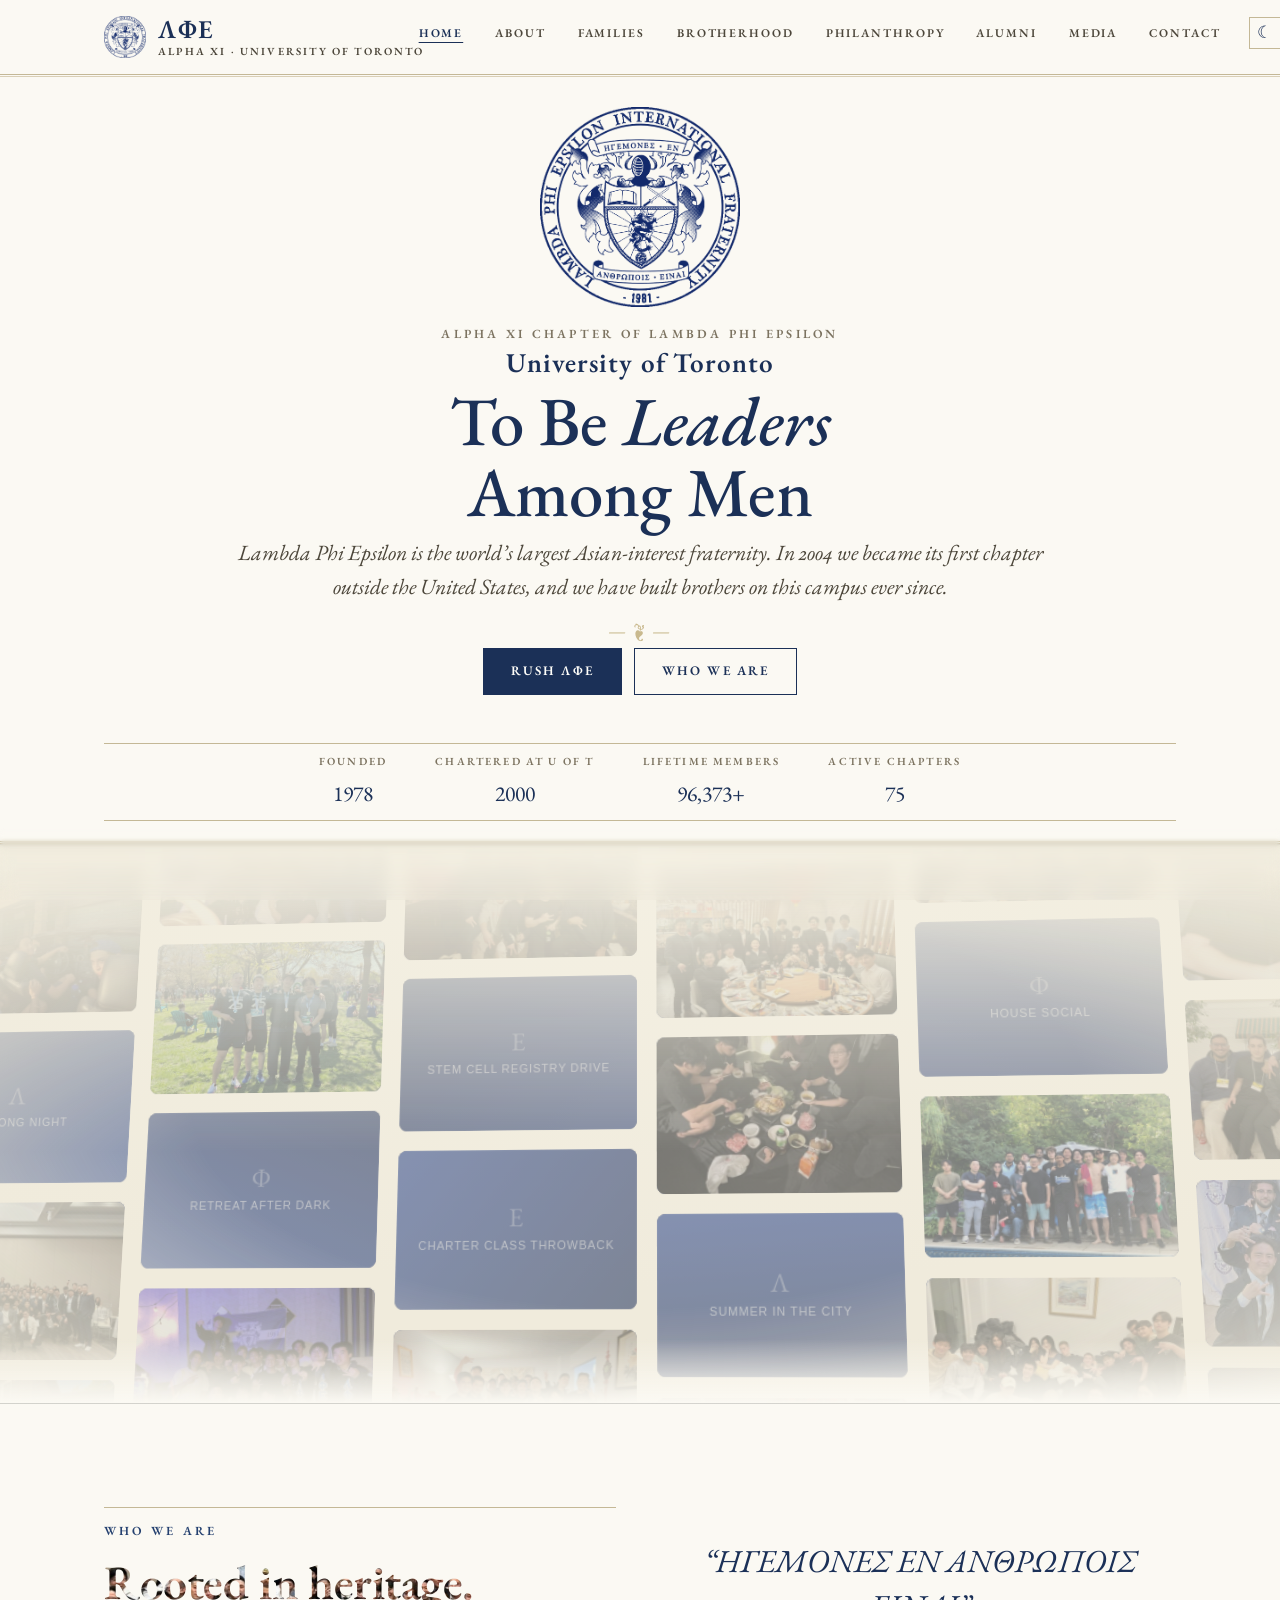
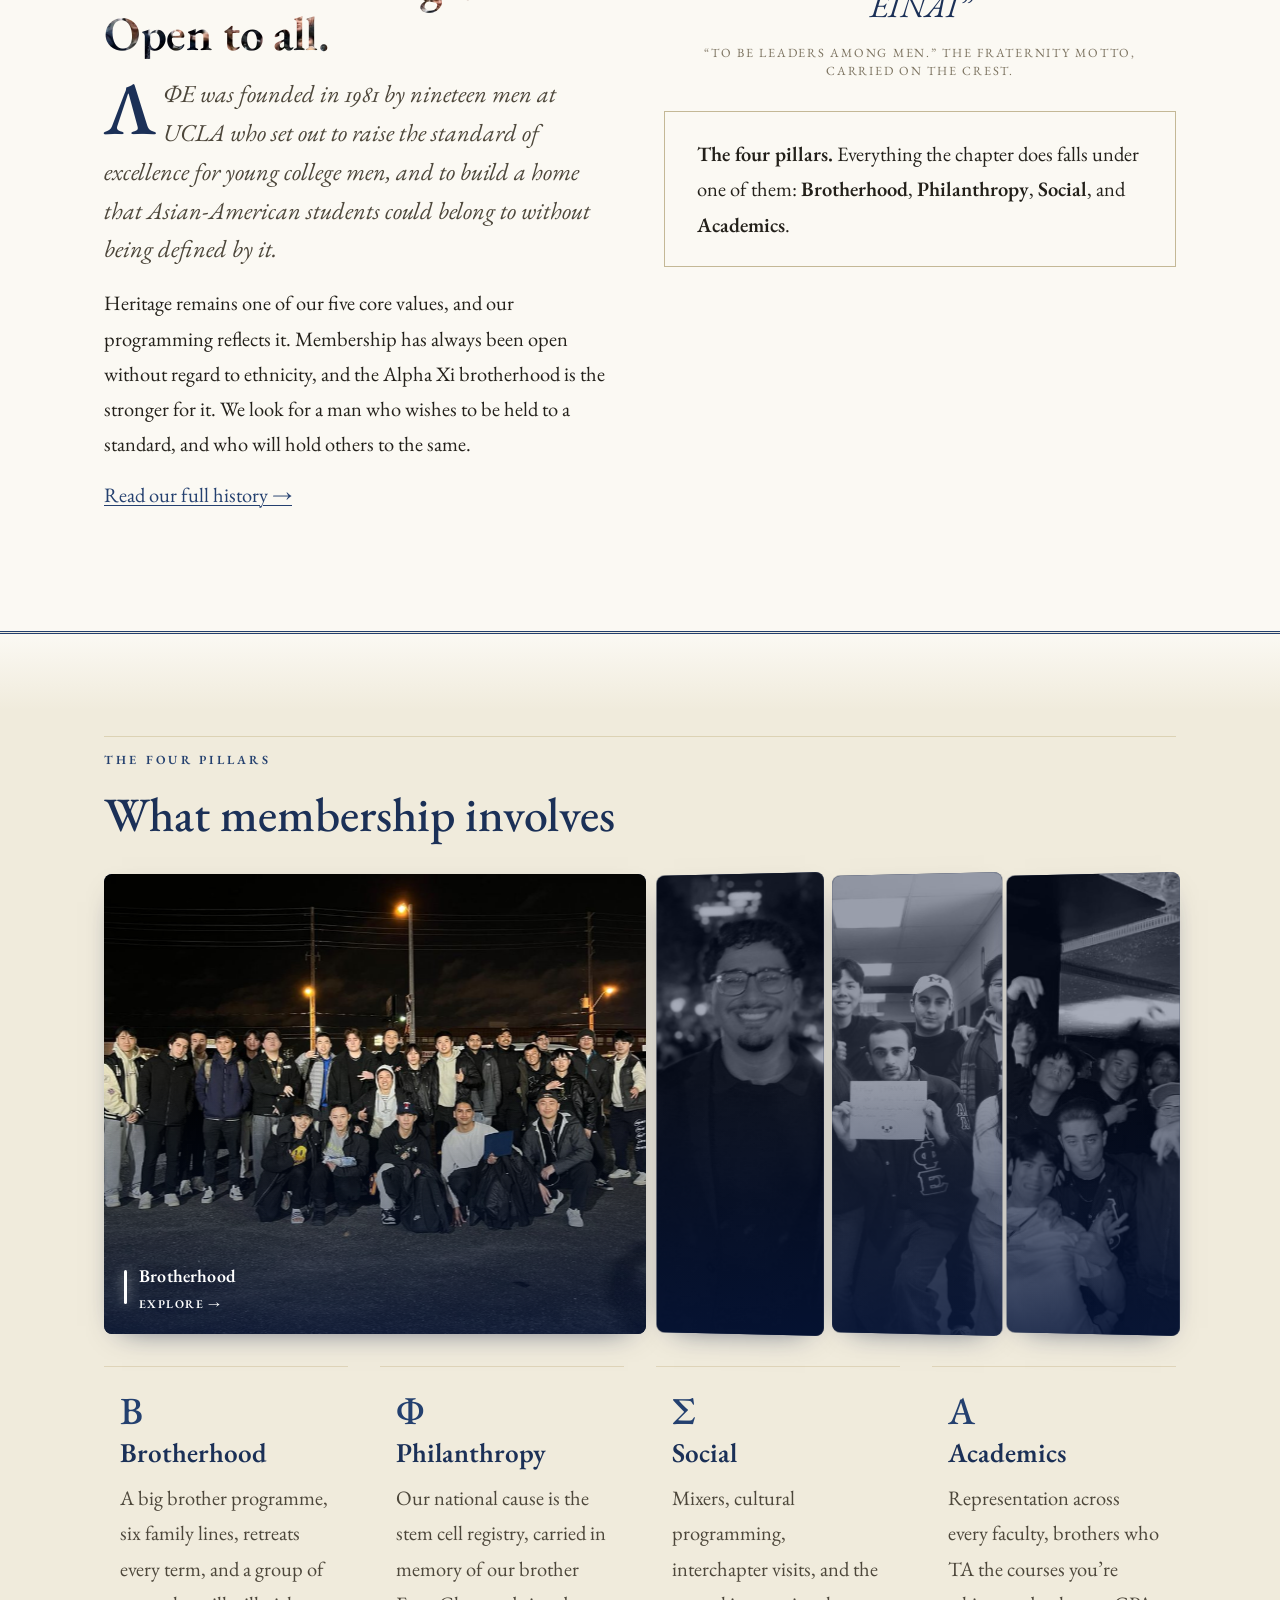
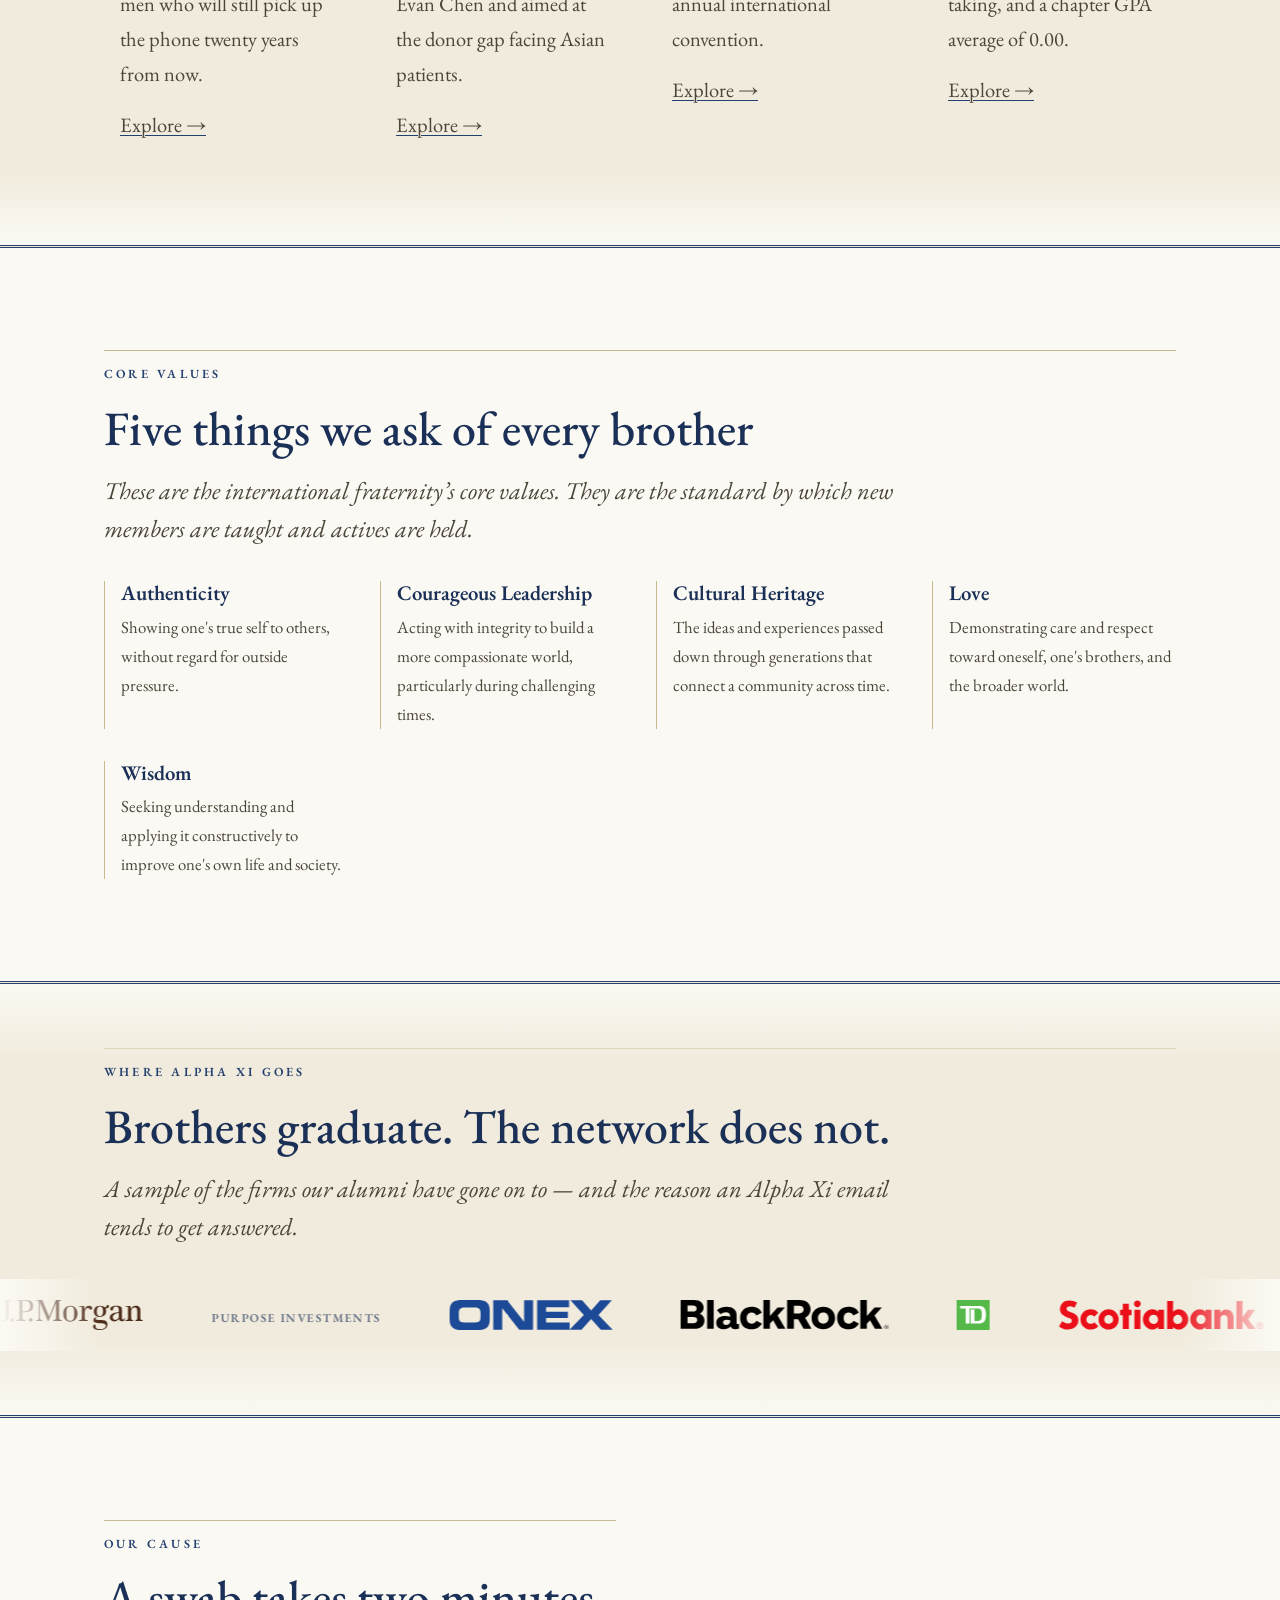
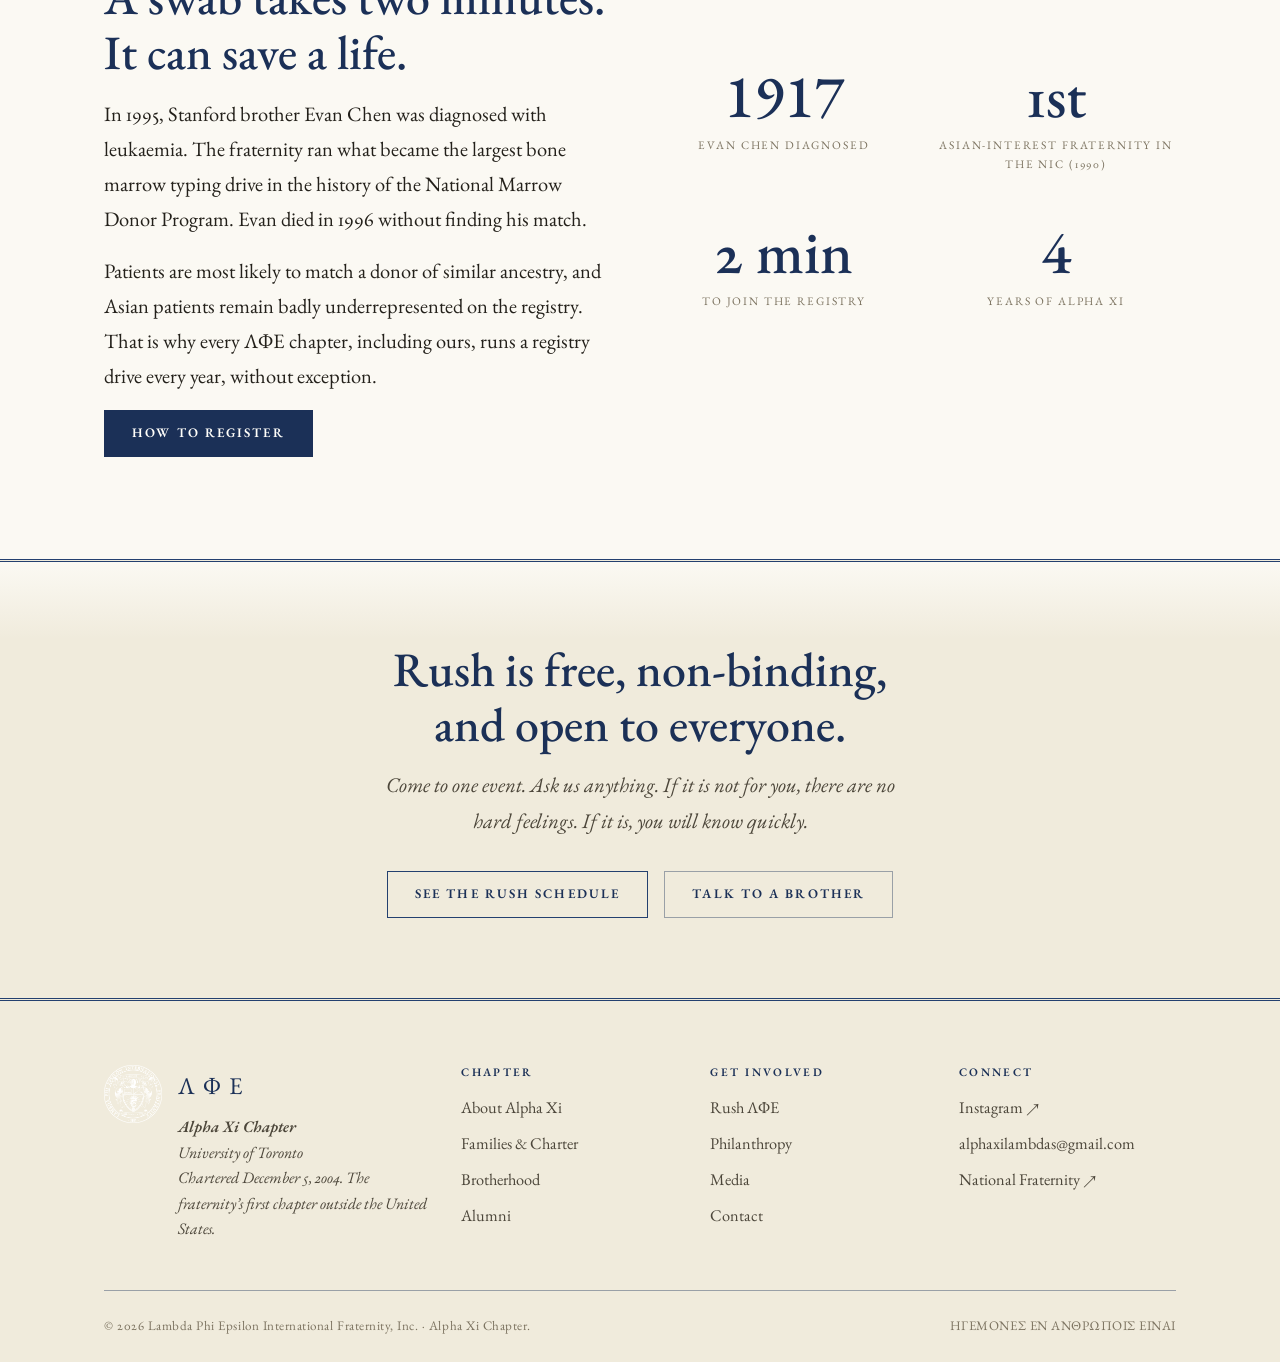
==== index.html @ 85ac8693 "Keep section dividers inside the fade; widen the Rush plate - Restore the 3px double engraved rule a" ====
<!DOCTYPE html>
<html lang="en" data-root="">
<head>
<meta charset="utf-8">
    <meta name="viewport" content="width=device-width, initial-scale=1">
    <meta name="color-scheme" content="light dark">
    <script>
      /* Pre-paint the chosen impression before any CSS lands, so the page
         never flashes the wrong theme. Mirrors assets/js/theme.js. */
      (function () {
        try {
          var t = localStorage.getItem("lphie-theme");
          if (t !== "light" && t !== "dark") {
            t = (window.matchMedia && window.matchMedia("(prefers-color-scheme: dark)").matches) ? "dark" : "light";
          }
          document.documentElement.setAttribute("data-theme", t);
        } catch (e) {}
      })();
    </script>
    <script src="assets/js/theme.js" defer></script>
    <meta name="theme-color" content="#12296B">
    <link rel="icon" href="assets/img/crest-navy.png" type="image/png">
    <link rel="preconnect" href="https://fonts.googleapis.com">
    <link rel="preconnect" href="https://fonts.gstatic.com" crossorigin>
    <link href="https://fonts.googleapis.com/css2?family=EB+Garamond:ital,wght@0,400;0,500;0,600;0,700;1,400;1,500;1,600&display=swap" rel="stylesheet">
    <link rel="stylesheet" href="assets/css/style.css">
    <link rel="stylesheet" href="assets/css/components/fold-text.css">
    <link rel="stylesheet" href="assets/css/components/count-up.css">
    <link rel="stylesheet" href="assets/css/components/masked-heading.css">
    <link rel="stylesheet" href="assets/css/components/accordion-gallery.css">
    <link rel="stylesheet" href="assets/css/components/logo-loop.css">
    <link rel="stylesheet" href="assets/css/components/drift-wall.css">
    <link rel="stylesheet" href="assets/css/components/border-glow.css">
    <link rel="stylesheet" href="assets/css/components/gradual-blur.css">
    <link rel="stylesheet" href="assets/css/components/section-fade.css">
    <link rel="stylesheet" href="assets/css/components/masthead.css">
  <title>ΛΦΕ Alpha Xi · Lambda Phi Epsilon at the University of Toronto</title>
  <meta name="description" content="The Alpha Xi Chapter of Lambda Phi Epsilon International Fraternity at the University of Toronto · chartered in 2004 as the fraternity's first chapter outside the United States.">
  <meta property="og:title" content="ΛΦΕ Alpha Xi · Lambda Phi Epsilon at the University of Toronto">
  <meta property="og:description" content="The Alpha Xi Chapter of Lambda Phi Epsilon International Fraternity at the University of Toronto · chartered in 2004 as the fraternity's first chapter outside the United States.">
  <meta property="og:type" content="website">
  <meta property="og:image" content="https://yyzlambdas.com/assets/img/og-cover.png">
  <meta property="og:url" content="https://yyzlambdas.com/">
  <meta property="og:site_name" content="ΛΦΕ Alpha Xi · Toronto Lambdas">
  <meta name="twitter:card" content="summary_large_image">
  <link rel="canonical" href="https://yyzlambdas.com/">
</head>
<body>
  <a class="skip" href="#main">Skip to content</a>
  <header class="site-header" id="site-header"></header>
  <main id="main">
    <!-- ===== Hero ===== -->
    <section class="hero hero--home">
      <div class="wrap">
        <div class="hero__inner">
          <div>
            <p class="eyebrow">Alpha Xi Chapter of Lambda Phi Epsilon</p>
            <p class="hero__school">University of Toronto</p>
            <h1 class="hero__title">To Be <em>Leaders</em><br>Among Men</h1>
            <p class="hero__sub">
              <span data-fold-text='{}'>Lambda Phi Epsilon</span> is the world&rsquo;s largest Asian-interest fraternity. In 2004 we became
              its first chapter outside the United States, and we have built brothers on this campus
              ever since.
            </p>
            <p class="ornament" aria-hidden="true"></p>
            <div class="btn-row">
              <a class="btn btn--primary" href="rush.html" data-border-glow='{"variant":"navy"}'>Rush &Lambda;&Phi;&Epsilon;</a>
              <a class="btn btn--ghost" href="about.html" data-border-glow='{"variant":"navy"}'>Who we are</a>
            </div>
          </div>
          <img class="hero__crest" src="assets/img/crest-navy.png" alt="Lambda Phi Epsilon crest" width="340" height="340">
        </div>
        <dl class="hero__band">
          <div><dt>Founded</dt><dd data-count-up='{"from":1900,"duration":0.8}'>1981</dd></div>
          <div><dt>Chartered at U of T</dt><dd data-count-up='{"from":1900,"duration":0.8}'>2004</dd></div>
          <div><dt>Lifetime members</dt><dd data-fill="lifetimeMembers" data-count-up='{"duration":0.6}'>100,000+</dd></div>
          <div><dt>Active chapters</dt><dd data-fill="activeChapters" data-count-up='{"duration":0.6}'>78</dd></div>
        </dl>
      </div>
    </section>

    <!-- ===== Drift wall (chapter photo band, directly below the hero) ===== -->
    <section class="drift-wall-band">
      <div class="drift-wall" data-drift-wall='{"turn":-4,"tilt":9,"depth":90}'>
        <p class="drift-wall__fallback">Photographs from the Alpha Xi chapter &mdash; brotherhood retreats, rush,
        the stem cell registry drive, convention and formal.</p>
      </div>
    </section>

    <!-- ===== Who we are (counter-colour: navy plate in light mode, paper in dark) ===== -->
    <section class="section">
      <div class="wrap">
        <div class="grid grid--2" style="align-items:start; gap:3rem">
          <div class="reveal">
            <p class="eyebrow">Who we are</p>
            <h2 data-masked-heading='{"src":"assets/img/chapter-group.jpg"}'>Rooted in heritage.<br>Open to all.</h2>
            <p class="lede dropcap">
              &Lambda;&Phi;&Epsilon; was founded in 1981 by nineteen men at UCLA who set out to raise the
              standard of excellence for young college men, and to build a home that Asian-American
              students could belong to without being defined by it.
            </p>
            <p>
              Heritage remains one of our five core values, and our programming reflects it. Membership
              has always been open without regard to ethnicity, and the Alpha Xi brotherhood is the
              stronger for it. We look for a man who wishes to be held to a standard, and who will hold
              others to the same.
            </p>
            <p><a href="about.html">Read our full history &rarr;</a></p>
          </div>
          <div class="reveal">
            <blockquote class="pull">
              &ldquo;&Eta;&Gamma;&Epsilon;&Mu;&Omicron;&Nu;&Epsilon;&Sigma; &Epsilon;&Nu; &Alpha;&Nu;&Theta;&Rho;&Omega;&Pi;&Omicron;&Iota;&Sigma; &Epsilon;&Iota;&Nu;&Alpha;&Iota;&rdquo;
              <footer>&ldquo;To Be Leaders Among Men.&rdquo; The fraternity motto, carried on the crest.</footer>
            </blockquote>
            <div class="callout">
              <p><strong>The four pillars.</strong> Everything the chapter does falls under one of them:
              <strong>Brotherhood</strong>, <strong>Philanthropy</strong>, <strong>Social</strong>, and
              <strong>Academics</strong>.</p>
            </div>
          </div>
        </div>
      </div>
    </section>

    <!-- ===== Pillars ===== -->
    <section class="section section--navy">
      <div class="wrap">
        <p class="eyebrow">The four pillars</p>
        <h2>What membership involves</h2>
        <div class="mt-6 reveal">
          <div data-accordion-gallery='{}'>
            <!-- Shown only if the script never runs; the component replaces it. -->
            <ul>
              <li><a href="brotherhood.html">Brotherhood</a></li>
              <li><a href="alumni.html">Academics</a></li>
              <li><a href="philanthropy.html">Philanthropy</a></li>
              <li><a href="brotherhood.html#social">Social</a></li>
            </ul>
          </div>
        </div>
        <div class="grid grid--4 mt-6">
          <article class="card card--hover reveal">
            <div class="card__icon">&Beta;</div>
            <h3>Brotherhood</h3>
            <p>A big brother programme, six family lines, retreats every term, and a group of men who
            will still pick up the phone twenty years from now.</p>
            <p><a href="brotherhood.html">Explore &rarr;</a></p>
          </article>
          <article class="card card--hover reveal">
            <div class="card__icon">&Phi;</div>
            <h3>Philanthropy</h3>
            <p>Our national cause is the stem cell registry, carried in memory of our brother Evan
            Chen and aimed at the donor gap facing Asian patients.</p>
            <p><a href="philanthropy.html">Explore &rarr;</a></p>
          </article>
          <article class="card card--hover reveal">
            <div class="card__icon">&Sigma;</div>
            <h3>Social</h3>
            <p>Mixers, cultural programming, interchapter visits, and the annual international
            convention.</p>
            <p><a href="brotherhood.html#social">Explore &rarr;</a></p>
          </article>
          <article class="card card--hover reveal">
            <div class="card__icon">&Alpha;</div>
            <h3>Academics</h3>
            <p>Representation across every faculty, brothers who TA the courses you&rsquo;re taking, and a
            chapter GPA average of <span data-fill="avgGpa" data-count-up='{"duration":0.6}'>3.67</span>.</p>
            <p><a href="alumni.html">Explore &rarr;</a></p>
          </article>
        </div>
      </div>
    </section>

    <!-- ===== Values ===== -->
    <section class="section">
      <div class="wrap">
        <p class="eyebrow">Core values</p>
        <h2>Five things we ask of every brother</h2>
        <p class="lede measure">These are the international fraternity&rsquo;s core values. They are the standard
        by which new members are taught and actives are held.</p>
        <div class="grid grid--3 mt-6" id="values-grid"></div>
      </div>
    </section>

    <!-- ===== Alumni employers ===== -->
    <section class="section section--tight section--navy">
      <div class="wrap">
        <p class="eyebrow">Where Alpha Xi goes</p>
        <h2>Brothers graduate. The network does not.</h2>
        <p class="lede measure">A sample of the firms our alumni have gone on to &mdash; and the reason
        an Alpha Xi email tends to get answered.</p>
      </div>
      <div class="mt-6" data-logo-loop='{}'>
        <!-- Shown only if the script never runs; the component replaces it. -->
        <ul class="wrap">
          <li>JPMorgan Chase &amp; Co.</li><li>Purpose Investments</li><li>Onex</li><li>TD</li>
          <li>Scotiabank</li><li>BMO</li><li>Microsoft</li><li>Amazon</li><li>Citibank</li>
          <li>Bank of America</li><li>Bank of China</li><li>PwC</li><li>EY</li><li>KPMG</li>
          <li>Deloitte</li><li>Strategy&amp;</li><li>PushPress</li><li>Qualcomm</li><li>AMD</li>
          <li>Rogers</li><li>Bell</li>
        </ul>
      </div>
    </section>

    <!-- ===== Philanthropy teaser ===== -->
    <section class="section">
      <div class="wrap">
        <div class="grid grid--2" style="align-items:center; gap:3rem">
          <div class="reveal">
            <p class="eyebrow">Our cause</p>
            <h2>A swab takes two minutes.<br>It can save a life.</h2>
            <p>
              In 1995, Stanford brother Evan Chen was diagnosed with leukaemia. The fraternity ran what
              became the largest bone marrow typing drive in the history of the National Marrow Donor
              Program. Evan died in 1996 without finding his match.
            </p>
            <p>
              Patients are most likely to match a donor of similar ancestry, and Asian patients remain
              badly underrepresented on the registry. That is why every &Lambda;&Phi;&Epsilon; chapter,
              including ours, runs a registry drive every year, without exception.
            </p>
            <div class="btn-row">
              <a class="btn btn--primary" href="philanthropy.html">How to register</a>
            </div>
          </div>
          <div class="reveal">
            <div class="stats stats--quad">
              <div class="stat"><div class="stat__value" data-count-up='{"from":1900,"duration":0.8}'>1995</div><div class="stat__label">Evan Chen diagnosed</div></div>
              <div class="stat"><div class="stat__value">1st</div><div class="stat__label">Asian-interest fraternity in the NIC (1990)</div></div>
              <div class="stat"><div class="stat__value">2 min</div><div class="stat__label">To join the registry</div></div>
              <div class="stat"><div class="stat__value" data-fill="yearsActive" data-count-up='{"duration":0.6}'>21</div><div class="stat__label">Years of Alpha Xi</div></div>
            </div>
          </div>
        </div>
      </div>
    </section>


    <!-- ===== CTA ===== -->
    <section class="cta-band">
      <div class="wrap">
        <h2>Rush is free, non-binding,<br>and open to everyone.</h2>
        <p>Come to one event. Ask us anything. If it is not for you, there are no hard feelings. If it
        is, you will know quickly.</p>
        <div class="btn-row">
          <a class="btn btn--light" href="rush.html" data-border-glow>See the rush schedule</a>
          <a class="btn btn--outline-light" href="contact.html" data-border-glow>Talk to a brother</a>
        </div>
      </div>
    </section>
  </main>
  <footer class="site-footer" id="site-footer"></footer>

  <script src="data/chapter.js"></script>
  <script src="data/roster.js"></script>
  <script src="data/alumni.js"></script>
  <script src="data/content.js"></script>
  <script src="data/pillars.js"></script>
  <script src="data/logos.js"></script>
  <script src="assets/js/main.js"></script>

  <!-- Interactive components. These load after main.js on purpose: count-up reads the
       numbers that main.js injects into [data-fill] on DOMContentLoaded. -->
  <script src="assets/js/components/fold-text.js"></script>
  <script src="assets/js/components/count-up.js"></script>
  <script src="assets/js/components/masked-heading.js"></script>
  <script src="assets/js/components/accordion-gallery.js"></script>
  <script src="assets/js/components/logo-loop.js"></script>
  <script src="data/driftwall.js"></script>
  <script src="assets/js/components/drift-wall.js"></script>
  <script src="assets/js/components/border-glow.js"></script>
  <script src="assets/js/components/gradual-blur.js"></script>

  <!-- Soft blur where the page meets the viewport bottom. -->
  <div data-gradual-blur='{"target":"page","position":"bottom","height":"4.5rem","strength":1.5,"divCount":5,"curve":"bezier","zIndex":40}'></div>
</body>
</html>
---- assets/css/style.css ----
/* ==========================================================================
   Lambda Phi Epsilon — Alpha Xi Chapter, University of Toronto
   Design system + global styles

   "The Prospectus" — ink on laid paper. One classical serif throughout,
   centred formal mastheads, engraved small-caps, ornamental rules. Built to
   read like the printed matter of a long-established institution, not a
   contemporary web template. No gradients, no drop-shadows, no rounded
   corners, no motion.
   ========================================================================== */

/* ---------- 1. Tokens ---------------------------------------------------- */
/* Two impressions of the same plate:
   LIGHT — blue ink on laid ivory paper.
   DARK  — gilt and warm paper-white on midnight stock.
   Every colour below is a token. Nothing outside this block hardcodes a hue
   except the two ink-on-navy rules that are navy in BOTH impressions. */
:root {
  color-scheme: light;

  /* Brand — Royal Blue & White, set as ink on paper. */
  --navy-900: #0C1B38;   /* footer / deepest plate */
  --navy-800: #112445;
  --navy-plate: #16294C; /* deep navy panels */
  --navy-700: #1B3057;   /* PRIMARY navy — headings, rules, engraved caps */
  --navy-600: #24406F;
  --navy-500: #2C4C82;   /* links */
  --navy-400: #6B84AE;
  --navy-200: #B9C4DA;
  --navy-100: #DDE3EE;

  /* Paper & ink */
  --white:    #FFFEFA;   /* nominal "white" — the lightest INK, used on plates */
  --paper:    #FBF9F3;   /* page ground — near-white, the DOMINANT tone */
  --paper-2:  #F0EBDC;   /* beige panel — the accent tone "around" */
  --surface:  #FFFEFA;   /* raised surface: form fields, plate mounts, mounts */
  --line:     #D9CFB6;   /* aged hairline rule */
  --line-2:   #C4B896;   /* stronger rule */
  --ink:      #23201A;   /* body text — warm near-black */
  --ink-soft: #4C463A;
  --ink-mute: #7C7360;

  /* Solid fills that carry inverse ink (primary button, skip link, nav CTA). */
  --fill-strong:       var(--navy-700);
  --fill-strong-hover: var(--navy-900);
  --ink-inverse:       var(--white);

  --accent:      var(--navy-700);
  --accent-dark: #C9B98E;   /* warm rule/mark on navy plates */

  /* Rose used only by the editor "TODO" tag. */
  --todo-line: #B9536A;
  --todo-ink:  #9A2540;

  /* Type — one old-style serif does all the work. */
  --font-display: "EB Garamond", "Cormorant Garamond", Georgia, "Times New Roman", serif;
  --font-body:    "EB Garamond", Georgia, "Times New Roman", serif;

  /* Space */
  --sp-1: 0.25rem; --sp-2: 0.5rem;  --sp-3: 0.75rem; --sp-4: 1rem;
  --sp-5: 1.5rem;  --sp-6: 2rem;    --sp-7: 3rem;    --sp-8: 4rem;
  --sp-9: 6rem;    --sp-10: 8rem;

  --wrap: 1120px;
  --wrap-narrow: 720px;

  /* Printed matter has no rounded corners. */
  --radius: 0;
  --radius-lg: 0;

  --shadow-sm: none;
  --shadow-md: none;
  --shadow-lg: none;
  --rule: 1px solid var(--line);
  --rule-ink: 1px solid var(--navy-700);

  --ease: ease;
}

/* ---------- 1b. Dark impression ------------------------------------------
   The scheme inverts: the ground becomes deep warm navy, the ink becomes
   warm paper-white, and every rule/heading that was navy is struck in gilt.
   Only the token values change — no component is restyled below except the
   handful that use a navy token as a FILL rather than as ink. */
[data-theme="dark"] {
  color-scheme: dark;

  /* Navy scale re-cast: the deep end stays structural, the light end
     becomes the gilt "ink" that headings, links and engraved caps use. */
  --navy-900: #08142B;   /* footer / deepest plate — below the page ground */
  --navy-800: #0B1A36;
  --navy-plate: #17294B; /* navy panels, lifted off the ground */
  --navy-700: #E7DAB6;   /* PRIMARY ink — headings, engraved caps, rules */
  --navy-600: #D4C293;   /* links, eyebrows, ornaments, numerals */
  --navy-500: #EFE4C4;   /* hover — brighter gilt */
  --navy-400: #9C917A;   /* muted ink on the deepest plate */
  --navy-200: #CFC4A6;   /* footer body ink */
  --navy-100: #E6DFCB;   /* body ink on navy plates */

  /* Paper & ink, inverted. */
  --white:    #F7F2E3;   /* the lightest ink — still warm, never pure white */
  --paper:    #0A0F1C;   /* page ground — blue-black, the DOMINANT tone */
  --paper-2:  #0A0F1C;   /* panels merge into the ground; rules do the sectioning */
  --surface:  #16294C;   /* form fields, plate mounts, gallery mounts */
  --line:     rgba(231, 218, 182, .14);   /* hairline, translucent gilt-white */
  --line-2:   rgba(231, 218, 182, .28);   /* stronger rule */
  --ink:      #EDE7D6;   /* body text — warm paper */
  --ink-soft: #D9CFB6;
  --ink-mute: #A79C82;

  --fill-strong:       var(--accent-dark);
  --fill-strong-hover: #E4D4AC;
  --ink-inverse:       #0C1B38;

  --accent-dark: #D2C199;

  --todo-line: #C4707F;
  --todo-ink:  #E7A3AE;
}

/* ---------- 1c. Tone-variant plates --------------------------------------
   Founder rule: each theme stays in ONE family. Light mode: every surface
   is beige/white, letters black/blue. Dark mode: every surface is
   blue/black, letters white/beige. The old navy plates keep their section
   rhythm but render as tone variations of the theme's own family. */
:root {
  --plate-bg:        #F0EBDC;                 /* light plate: beige on the white ground */
  --plate-ink:       #4C463A;                 /* plate body ink                 */
  --plate-head:      #1B3057;                 /* plate headings                 */
  --plate-accent:    #24406F;                 /* plate accents, engraved navy   */
  --plate-onaccent:  #FBF9F3;                 /* ink atop accent fills          */
  --plate-line:      rgba(27, 48, 87, .4);    /* hairlines on the plate         */
  --plate-hover:     rgba(27, 48, 87, .08);
  --footer-bg:       #F0EBDC;
  --footer-ink:      #4C463A;
  --footer-head:     #1B3057;
  --footer-mute:     #7C7360;
}
[data-theme="dark"] {
  --plate-bg:        #17294B;                 /* dark plate: lifted navy        */
  --plate-ink:       #D9CFB6;
  --plate-head:      #F7F2E3;
  --plate-accent:    #D2C199;                 /* warm gilt                      */
  --plate-onaccent:  #0C1B38;
  --plate-line:      rgba(201, 185, 142, .45);
  --plate-hover:     rgba(255, 255, 255, .1);
  --footer-bg:       #0A0F1C;
  --footer-ink:      #CFC4A6;
  --footer-head:     #F7F2E3;
  --footer-mute:     #9C917A;
}

/* Map the legacy plate custom-props onto the theme's plate palette. */
.section--navy,
.cta-band,
.callout--strong {
  --navy-plate:  var(--plate-bg);
  --navy-100:    var(--plate-ink);
  --navy-200:    var(--plate-ink);
  --white:       var(--plate-head);
  --accent-dark: var(--plate-accent);
  --accent:      var(--plate-accent);
  --navy-900:    var(--plate-onaccent);
}
.section--navy .eyebrow                 { border-top-color: var(--plate-line); }
.section--navy .card                    { border-top-color: var(--plate-line); }
.section--navy .btn--outline-light,
.cta-band .btn--outline-light           { border-color: var(--plate-line); }
.section--navy .btn--outline-light:hover,
.cta-band .btn--outline-light:hover     { border-color: var(--plate-head); background: var(--plate-hover); }
.section--navy .callout                 { background: var(--plate-hover); border-color: var(--plate-line); }
.section--navy .dropcap::first-letter   { color: var(--plate-accent); }
.section--navy a:not(.btn)              { color: var(--plate-ink); text-decoration-color: var(--plate-accent); }
.section--navy a:not(.btn):hover        { color: var(--plate-head); }

/* Footer follows the same one-family rule. */
.site-footer {
  --navy-900: var(--footer-bg);
  --navy-200: var(--footer-ink);
  --white:    var(--footer-head);
  --navy-400: var(--footer-mute);
}
.site-footer .footer-bottom { border-top-color: var(--plate-line); }

/* ---------- 2. Reset ----------------------------------------------------- */
*, *::before, *::after { box-sizing: border-box; }
html { -webkit-text-size-adjust: 100%; }
@media (prefers-reduced-motion: no-preference) { html { scroll-behavior: smooth; } }

body {
  margin: 0;
  font-family: var(--font-body);
  font-size: 1.28rem;          /* generous, book-like */
  line-height: 1.72;
  color: var(--ink);
  background-color: var(--paper);
  font-feature-settings: "kern", "liga", "onum", "pnum";
  text-rendering: optimizeLegibility;
}
img, svg, video { max-width: 100%; height: auto; display: block; }
::placeholder { color: var(--ink-mute); opacity: 1; }

a { color: var(--navy-600); text-decoration-thickness: 1px; text-underline-offset: 3px; }
a:hover { color: var(--navy-700); }

h1, h2, h3, h4 {
  font-family: var(--font-display); font-weight: 500; line-height: 1.14;
  margin: 0 0 var(--sp-4); color: var(--navy-700); letter-spacing: 0;
}
h1 { font-size: clamp(2.6rem, 6vw, 4.6rem); font-weight: 500; }
h2 { font-size: clamp(2rem, 4vw, 3rem); }
h3 { font-size: clamp(1.4rem, 2.2vw, 1.7rem); font-weight: 600; }
h4 { font-size: 1.2rem; font-weight: 600; }

p  { margin: 0 0 var(--sp-4); }
ul, ol { margin: 0 0 var(--sp-4); padding-left: 1.3rem; }
li { margin-bottom: var(--sp-2); }
strong { font-weight: 600; }
em { font-style: italic; }

/* Ornamental horizontal rule — thin / fleuron / thin. */
hr {
  border: 0; height: 1.4rem; margin: var(--sp-7) auto;
  text-align: center; overflow: visible;
}
hr::before {
  content: "\2766";                /* ❦ floral heart */
  color: var(--navy-600); font-size: 1.4rem; line-height: 1;
  position: relative; top: -.1rem;
}

:focus-visible { outline: 2px solid var(--navy-600); outline-offset: 3px; }

/* ---------- 3. Layout ---------------------------------------------------- */
.wrap { width: 100%; max-width: var(--wrap); margin-inline: auto; padding-inline: var(--sp-5); }
.wrap--narrow { max-width: var(--wrap-narrow); }
.section { padding-block: clamp(3.5rem, 8vw, 6.5rem); }
.section--tight { padding-block: clamp(2.5rem, 5vw, 4rem); }

/* Deep navy plate — a formal panel, cream ink, framed in a warm double rule. */
.section--navy {
  background: var(--navy-plate); color: var(--navy-100);
  border-block: 3px double var(--accent-dark);
  --accent: var(--accent-dark);
}
.section--navy h2, .section--navy h3, .section--navy h4 { color: var(--white); }
.section--paper { background: var(--paper-2); border-block: 1px solid var(--line-2); }

.grid { display: grid; gap: var(--sp-6); }
.grid--2 { grid-template-columns: repeat(auto-fit, minmax(320px, 1fr)); }
.grid--3 { grid-template-columns: repeat(auto-fit, minmax(240px, 1fr)); }
.grid--4 { grid-template-columns: repeat(auto-fit, minmax(200px, 1fr)); }
.stack > * + * { margin-top: var(--sp-4); }

/* ---------- 4. Skip link ------------------------------------------------- */
.skip {
  position: absolute; left: -9999px; top: 0; z-index: 999;
  background: var(--fill-strong); color: var(--ink-inverse); padding: var(--sp-3) var(--sp-4); font-weight: 600;
}
.skip:focus { left: 0; }

/* ---------- 5. Header / nav ---------------------------------------------- */
.site-header {
  position: sticky; top: 0; z-index: 100;
  background: var(--paper);
  border-bottom: 1px solid var(--line-2);
  box-shadow: 0 1px 0 var(--paper), 0 2px 0 var(--line);   /* faint double rule */
}
.nav { display: flex; align-items: center; gap: var(--sp-5); min-height: 74px; }
.nav__brand { display: flex; align-items: center; gap: var(--sp-3); text-decoration: none; color: var(--navy-700); margin-right: auto; }
.nav__crest { width: 42px; height: 42px; flex: none; }
.nav__brand-text { display: flex; flex-direction: column; line-height: 1.05; }
.nav__letters { font-family: var(--font-display); font-size: 1.6rem; font-weight: 600; letter-spacing: .06em; }
.nav__chapter {
  font-size: .68rem; letter-spacing: .2em; text-transform: uppercase;
  color: var(--ink-soft); font-weight: 600; white-space: nowrap; margin-top: 3px;
}
.nav__chapter--short { display: none; }
@media (max-width: 560px) {
  .nav__chapter--full { display: none; }
  .nav__chapter--short { display: inline; }
}
.nav__links { display: flex; align-items: center; gap: var(--sp-2); list-style: none; margin: 0; padding: 0; }
.nav__links a {
  display: block; padding: var(--sp-2) var(--sp-3);
  color: var(--ink-soft); text-decoration: none;
  font-size: .74rem; font-weight: 600; letter-spacing: .16em; text-transform: uppercase;
  transition: color .15s var(--ease);
}
.nav__links a:hover { color: var(--navy-700); }
.nav__links a[aria-current="page"] { color: var(--navy-700); text-decoration: underline; text-underline-offset: 5px; text-decoration-thickness: 1px; }
.nav__cta {
  margin-left: var(--sp-2); padding: var(--sp-2) var(--sp-4) !important;
  border: 1px solid var(--fill-strong) !important; color: var(--fill-strong) !important;
  font-size: .72rem !important; letter-spacing: .16em; text-transform: uppercase; font-weight: 600 !important;
  text-decoration: none !important;
}
.nav__cta:hover { background: var(--fill-strong) !important; color: var(--ink-inverse) !important; }
.nav__toggle {
  display: none; background: none; border: 1px solid var(--line-2);
  color: var(--navy-700); padding: var(--sp-2) var(--sp-3); cursor: pointer;
  font-size: .72rem; font-weight: 600; letter-spacing: .12em; text-transform: uppercase;
}

/* Theme switch — an engraved square mark, moon or sun, no rounding. */
.nav__theme-item { display: flex; align-items: center; }
.nav__theme {
  display: inline-flex; align-items: center; justify-content: center;
  width: 2.05rem; height: 2.05rem; padding: 0; margin-left: var(--sp-2);
  background: transparent; border: 1px solid var(--line-2); border-radius: 0;
  color: var(--navy-700); cursor: pointer; line-height: 1;
  font-family: var(--font-display); font-size: 1.05rem;
  transition: background .18s var(--ease), color .18s var(--ease), border-color .18s var(--ease);
}
.nav__theme:hover { background: var(--fill-strong); border-color: var(--fill-strong); color: var(--ink-inverse); }
.nav__theme-glyph { display: block; position: relative; top: -1px; }

@media (max-width: 900px) {
  .nav__toggle { display: block; }
  .nav__links {
    position: absolute; inset: 100% 0 auto 0; flex-direction: column; align-items: stretch;
    background: var(--paper); padding-inline: var(--sp-4); gap: 0;
    border-bottom: 1px solid var(--line-2);
    max-height: 0; overflow: hidden; padding-block: 0; transition: max-height .3s var(--ease), padding-block .3s var(--ease);
  }
  .nav__links.is-open { max-height: 44rem; padding-block: var(--sp-3); }
  .nav__links li { border-bottom: 1px solid var(--line); }
  .nav__links li:last-child { border-bottom: 0; }
  .nav__links a { padding: var(--sp-3) 0; font-size: .82rem; }
  .nav__cta { text-align: center; margin-left: 0; margin-top: var(--sp-3); }
  .nav__theme-item { border-bottom: 0; }
  .nav__theme {
    width: 100%; height: auto; margin-left: 0; margin-top: var(--sp-3);
    padding-block: var(--sp-3); gap: var(--sp-3);
    font-size: .78rem; font-weight: 600; letter-spacing: .16em; text-transform: uppercase;
  }
  .nav__theme .visually-hidden {
    position: static; width: auto; height: auto; margin: 0;
    overflow: visible; clip: auto; white-space: normal;
  }
}

/* ---------- 6. Buttons --------------------------------------------------- */
.btn {
  display: inline-flex; align-items: center; justify-content: center; gap: var(--sp-2);
  padding: .7rem 1.7rem; border: 1px solid transparent; border-radius: 0;
  font-family: var(--font-display); font-size: .82rem; font-weight: 600;
  letter-spacing: .16em; text-transform: uppercase;
  text-decoration: none; cursor: pointer; text-align: center;
  transition: background .18s var(--ease), color .18s var(--ease), border-color .18s var(--ease);
}
.btn--primary { background: var(--fill-strong); color: var(--ink-inverse); border-color: var(--fill-strong); }
.btn--primary:hover { background: var(--fill-strong-hover); border-color: var(--fill-strong-hover); color: var(--ink-inverse); }
.btn--ghost { border-color: var(--fill-strong); color: var(--fill-strong); background: transparent; }
.btn--ghost:hover { background: var(--fill-strong); color: var(--ink-inverse); }
.btn--light { background: transparent; color: var(--white); border-color: var(--accent-dark); }
.btn--light:hover { background: var(--accent-dark); color: var(--navy-900); }
.btn--outline-light { border-color: rgba(255,255,255,.5); color: var(--white); }
.btn--outline-light:hover { border-color: var(--white); background: rgba(255,255,255,.1); color: var(--white); }
.btn-row { display: flex; flex-wrap: wrap; gap: var(--sp-4); }

/* ---------- 7. Eyebrow / lede -------------------------------------------- */
/* Engraved kicker: small-caps, wide tracking, a short rule above. */
.eyebrow {
  display: block;
  font-family: var(--font-display);
  font-size: .78rem; font-weight: 600; letter-spacing: .26em; text-transform: uppercase;
  color: var(--navy-600); margin-bottom: var(--sp-4); padding-top: var(--sp-3);
  border-top: 1px solid var(--line-2);
}
.section--navy .eyebrow { color: var(--accent-dark); border-top-color: rgba(201,185,142,.5); }
.lede { font-size: clamp(1.35rem, 1.9vw, 1.6rem); font-style: italic; color: var(--ink-soft); line-height: 1.6; }
.section--navy .lede { color: var(--navy-100); }

/* Centred masthead ornament — a rule with a fleuron, for title pages. */
.ornament { text-align: center; margin: var(--sp-5) 0; color: var(--navy-600); line-height: 1; }
.ornament::before {
  content: "\2014\00a0\2766\00a0\2014";   /* — ❦ — */
  font-size: 1.2rem; letter-spacing: .1em;
}
.section--navy .ornament, .hero .ornament, .page-head .ornament { color: var(--accent-dark); }

/* Drop cap for a lead paragraph. */
.dropcap::first-letter {
  float: left; font-family: var(--font-display); font-weight: 600; font-style: normal;
  font-size: 4.6rem; line-height: .74; padding: .4rem .5rem 0 0; color: var(--navy-700);
}

/* ---------- 8. Hero — a printed title page ------------------------------- */
.hero { background: var(--paper); color: var(--ink); border-bottom: 3px double var(--line-2); }
.hero__inner {
  display: flex; flex-direction: column; align-items: center; text-align: center;
  padding-block: clamp(3.5rem, 8vw, 6rem); gap: var(--sp-4);
}
.hero__inner > div { display: flex; flex-direction: column; align-items: center; order: 2; }
.hero__crest { order: 1; width: min(150px, 45%); margin-bottom: var(--sp-4); }
.hero .eyebrow { border-top: 0; border-bottom: 0; padding-top: 0; color: var(--ink-mute); margin-bottom: var(--sp-2); }
.hero__school {
  font-family: var(--font-display); color: var(--navy-700);
  font-size: clamp(1.5rem, 3vw, 2.15rem); font-weight: 600; letter-spacing: .04em;
  line-height: 1.1; margin: 0 0 var(--sp-2);
}
.hero__title {
  color: var(--navy-700); margin: var(--sp-2) 0 var(--sp-3);
  font-size: clamp(2.8rem, 7vw, 5.2rem); font-weight: 500; line-height: 1.05;
}
.hero__title em { font-style: italic; color: var(--navy-700); }
.hero__sub {
  font-size: clamp(1.2rem, 1.8vw, 1.45rem); font-style: italic; color: var(--ink-soft);
  max-width: 46ch; margin: 0 auto var(--sp-5); line-height: 1.6;
}
.hero__inner .btn-row { justify-content: center; }
.hero .btn-row { margin-top: var(--sp-2); }

/* Founding facts — a ruled ledger line beneath the masthead. */
.hero__band {
  display: flex; flex-wrap: wrap; justify-content: center; gap: var(--sp-4) var(--sp-8);
  border-top: 1px solid var(--line-2); border-bottom: 1px solid var(--line-2);
  padding-block: var(--sp-5); margin-top: var(--sp-6); text-align: center;
}
.hero__band div { flex: 0 1 auto; }
.hero__band dt {
  font-size: .68rem; letter-spacing: .2em; text-transform: uppercase;
  color: var(--ink-mute); margin-bottom: var(--sp-1); font-weight: 600;
}
.hero__band dd { margin: 0; font-family: var(--font-display); font-size: 1.7rem; color: var(--navy-700); }

/* --- 8b. Home masthead — the same title page, set tighter ---------------
   The home hero was running past a full viewport. Every vertical measure
   below is scoped to .hero--home so interior page heroes are untouched.
   Measured in-browser: 1115→660px at 1440w (-41%), 1033→625 at 1024w (-40%),
   947→586 at 768w (-38%), 1024→701 at 390w (-32%). */
.hero--home .hero__inner {
  padding-block: clamp(1.35rem, 2.6vw, 2rem);
  gap: var(--sp-2);
}
.hero--home .hero__crest {
  width: min(200px, 42%);
  margin-bottom: var(--sp-2);
}
.hero--home .eyebrow { margin-bottom: var(--sp-1); }
.hero--home .hero__school {
  font-size: clamp(1.2rem, 2.2vw, 1.7rem);
  margin: 0 0 var(--sp-1);
}
.hero--home .hero__title {
  font-size: clamp(2.5rem, 5.8vw, 4.3rem);
  line-height: 1.03;
  margin: var(--sp-1) 0 var(--sp-2);
}
.hero--home .hero__sub {
  font-size: clamp(1.15rem, 1.7vw, 1.42rem);
  line-height: 1.55;
  max-width: 82ch;
  margin: 0 auto var(--sp-3);
}
.hero--home .ornament { margin: var(--sp-1) 0; }
.hero--home .btn-row { margin-top: var(--sp-1); gap: var(--sp-3); }
.hero--home .hero__band {
  margin-top: var(--sp-4);
  padding-block: var(--sp-2);
  gap: var(--sp-3) var(--sp-7);
}
.hero--home .hero__band dd { font-size: 1.35rem; }

/* ---------- 9. Page header (interior pages) ------------------------------ */
.page-head {
  background: var(--paper); color: var(--ink);
  padding-block: clamp(3rem, 7vw, 5rem); text-align: center;
  border-bottom: 3px double var(--line-2);
}
.page-head__inner { max-width: 62ch; margin-inline: auto; }
.page-head h1 { color: var(--navy-700); margin-bottom: var(--sp-3); }
.page-head p { color: var(--ink-soft); font-size: clamp(1.2rem, 1.7vw, 1.45rem); font-style: italic; margin: 0 auto; max-width: 52ch; }
.breadcrumb {
  font-size: .72rem; letter-spacing: .2em; text-transform: uppercase; color: var(--ink-mute);
  margin-bottom: var(--sp-4); font-weight: 600;
}
.breadcrumb a { color: var(--ink-mute); text-decoration: none; }
.breadcrumb a:hover { color: var(--navy-700); }
/* 404 sets plate buttons on a paper page-head — keep them ink, not cream. */
.page-head .btn--light { color: var(--navy-700); border-color: var(--navy-700); }
.page-head .btn--light:hover { background: var(--fill-strong); border-color: var(--fill-strong); color: var(--ink-inverse); }
.page-head .btn--outline-light { color: var(--navy-700); border-color: var(--line-2); }
.page-head .btn--outline-light:hover { background: transparent; border-color: var(--navy-700); color: var(--navy-700); }

/* ---------- 10. Cards → text columns ------------------------------------- */
/* No boxes, no shadows. A hairline top rule separates each column. */
.card {
  background: transparent; border: 0; border-top: 1px solid var(--line-2);
  padding: var(--sp-5) var(--sp-4) 0; box-shadow: none;
}
.card--hover { transition: none; }
.card h3 { margin-bottom: var(--sp-3); color: var(--navy-700); }
.card p { color: var(--ink-soft); }
.card p:last-child { margin-bottom: 0; }
.card__num {
  font-family: var(--font-display); font-size: 3rem; line-height: 1; font-weight: 500;
  color: var(--navy-600); display: block; margin-bottom: var(--sp-3);
}
/* Heraldic glyph — a large serif letter, no chip, no fill. */
.card__icon {
  width: auto; height: auto; border: 0; border-radius: 0; background: none; padding: 0;
  display: block; color: var(--navy-600); margin-bottom: var(--sp-2);
  font-family: var(--font-display); font-size: 2.4rem; font-weight: 500; line-height: 1;
}
.section--navy .card { border-top-color: rgba(201,185,142,.45); color: var(--navy-100); }
.section--navy .card h3 { color: var(--white); }
.section--navy .card p { color: var(--navy-100); }
.section--navy .card__icon,
.section--navy .card__num { color: var(--accent-dark); }

/* ---------- 11. Value list ----------------------------------------------- */
#values-grid { grid-template-columns: repeat(auto-fit, minmax(200px, 1fr)); }
.value { border-left: 1px solid var(--accent-dark); padding-left: var(--sp-4); }
.value h3 { font-size: 1.3rem; margin-bottom: var(--sp-2); }
.value p { color: var(--ink-soft); font-size: 1.05rem; margin: 0; }
.section--navy .value p { color: var(--navy-100); }

/* ---------- 12. Timeline ------------------------------------------------- */
.timeline { list-style: none; margin: 0; padding: 0; position: relative; }
.timeline::before {
  content: ""; position: absolute; left: 6px; top: .6rem; bottom: .6rem; width: 1px;
  background: var(--line-2);
}
.timeline li { position: relative; padding-left: var(--sp-7); margin-bottom: var(--sp-6); }
.timeline li::before {
  content: ""; position: absolute; left: 0; top: .55rem; width: 13px; height: 13px;
  border-radius: 50%; background: var(--paper); border: 1px solid var(--navy-700);
}
.timeline__year { font-family: var(--font-display); font-size: 1.7rem; color: var(--navy-700); display: block; line-height: 1.2; }
.timeline__body { color: var(--ink-soft); margin: var(--sp-1) 0 0; }

/* ---------- 13. Roster --------------------------------------------------- */
.roster-toolbar {
  display: flex; flex-wrap: wrap; gap: var(--sp-3); align-items: center;
  margin-bottom: var(--sp-6); padding: var(--sp-4) 0;
  border-top: 1px solid var(--line-2); border-bottom: 1px solid var(--line-2);
}
.roster-toolbar label { font-size: .72rem; font-weight: 600; color: var(--ink-mute); letter-spacing: .16em; text-transform: uppercase; }
.roster-toolbar select, .roster-toolbar input {
  font-family: inherit; font-size: 1.05rem; padding: .5rem .7rem;
  border: 1px solid var(--line-2); border-radius: 0; background: var(--surface); color: var(--ink);
}
.roster-toolbar input { min-width: 200px; flex: 1 1 200px; }
.roster-count { margin-left: auto; font-size: .9rem; color: var(--ink-mute); font-style: italic; }

.brother-grid { display: grid; grid-template-columns: repeat(auto-fill, minmax(190px, 1fr)); gap: var(--sp-5); }
.brother { background: transparent; border: 0; border-top: 1px solid var(--line-2); overflow: hidden; }
.brother__photo {
  aspect-ratio: 3/4; background: var(--navy-plate);
  display: grid; place-items: center; color: var(--accent-dark);
  font-family: var(--font-display); font-size: 2.6rem; letter-spacing: .04em; margin-top: var(--sp-4);
}
.brother__photo img { width: 100%; height: 100%; object-fit: cover; }
.brother__body { padding: var(--sp-4) 0 0; }
.brother__name { font-family: var(--font-display); font-size: 1.35rem; color: var(--navy-700); margin: 0 0 2px; line-height: 1.2; }
.brother__nick { font-size: .95rem; color: var(--ink-mute); font-style: italic; margin: 0 0 var(--sp-2); }
.brother__meta { font-size: .9rem; color: var(--ink-mute); margin: 0; line-height: 1.5; }
.brother__role {
  display: inline-block; font-size: .64rem; font-weight: 600; letter-spacing: .16em; text-transform: uppercase;
  color: var(--navy-600); border: 1px solid var(--line-2); padding: 3px 8px; margin-bottom: var(--sp-2);
}
.class-heading {
  display: flex; align-items: baseline; gap: var(--sp-4);
  margin: var(--sp-8) 0 var(--sp-5); padding-bottom: var(--sp-3); border-bottom: 1px solid var(--line-2);
}
.class-heading h3 { margin: 0; color: var(--navy-700); }
.class-heading span { font-size: .74rem; color: var(--ink-mute); letter-spacing: .16em; text-transform: uppercase; }

/* ---------- 14. FAQ / accordion ------------------------------------------ */
.faq { border-top: 1px solid var(--line-2); }
.faq details { border-bottom: 1px solid var(--line); }
.faq summary {
  cursor: pointer; list-style: none; padding: var(--sp-5) var(--sp-6) var(--sp-5) 0;
  font-family: var(--font-display); font-weight: 600; font-size: 1.35rem; color: var(--navy-700); position: relative;
}
.faq summary::-webkit-details-marker { display: none; }
.faq summary::after {
  content: "+"; position: absolute; right: 0; top: 50%; transform: translateY(-50%);
  font-family: var(--font-display); font-size: 1.7rem; color: var(--navy-600); font-weight: 400; line-height: 1;
}
.faq details[open] summary::after { content: "\2013"; }
.faq summary:hover { color: var(--navy-500); }
.faq__body { padding: 0 var(--sp-6) var(--sp-5) 0; color: var(--ink-soft); }
.faq__body p:last-child { margin-bottom: 0; }

/* ---------- 15. Stats ---------------------------------------------------- */
.stats { display: grid; grid-template-columns: repeat(auto-fit, minmax(160px, 1fr)); gap: var(--sp-6); }
.stats--quad { grid-template-columns: repeat(2, 1fr); gap: var(--sp-7) var(--sp-6); }
@media (max-width: 420px) { .stats--quad { grid-template-columns: 1fr; } }
.stat { text-align: center; }
.stat__value { font-family: var(--font-display); font-size: clamp(2.8rem, 5vw, 3.8rem); line-height: 1; font-weight: 500; color: var(--navy-700); }
.section--navy .stat__value { color: var(--white); }
.stat__label { font-size: .72rem; letter-spacing: .16em; text-transform: uppercase; color: var(--ink-mute); margin-top: var(--sp-2); }
.section--navy .stat__label { color: var(--accent-dark); }

/* ---------- 16. Callout / quote ------------------------------------------ */
.callout {
  background: var(--paper-2); border: 1px solid var(--line-2);
  padding: var(--sp-5) var(--sp-6);
}
.callout p:last-child { margin-bottom: 0; }
.callout--strong { background: var(--navy-plate); color: var(--navy-100); border-color: var(--accent-dark); }
.callout--strong strong { color: var(--white); }
blockquote.pull {
  margin: var(--sp-6) 0; padding: 0 var(--sp-5); border: 0; text-align: center;
  font-family: var(--font-display); font-style: italic; font-size: clamp(1.5rem, 2.6vw, 2rem);
  line-height: 1.4; color: var(--navy-700);
}
blockquote.pull footer {
  font-family: var(--font-display); font-style: normal; font-size: .78rem; letter-spacing: .14em;
  text-transform: uppercase; color: var(--ink-mute); margin-top: var(--sp-4);
}
.section--navy blockquote.pull { color: var(--white); }
.section--navy blockquote.pull footer { color: var(--accent-dark); }

/* ---------- 17. Steps ---------------------------------------------------- */
.steps { counter-reset: step; list-style: none; padding: 0; margin: 0; }
.steps li { counter-increment: step; position: relative; padding-left: 4rem; margin-bottom: var(--sp-6); }
.steps li::before {
  content: counter(step, upper-roman); position: absolute; left: 0; top: -.1rem;
  width: 3rem; text-align: left;
  color: var(--navy-600); font-family: var(--font-display); font-size: 1.7rem; line-height: 1;
}
.steps h3 { margin-bottom: var(--sp-2); font-size: 1.35rem; }
.steps p { color: var(--ink-soft); margin: 0; }
.section--navy .steps li::before { color: var(--accent-dark); }

/* ---------- 18. Media gallery -------------------------------------------- */
.gallery { display: grid; grid-template-columns: repeat(auto-fill, minmax(240px, 1fr)); gap: var(--sp-5); }
.gallery figure { margin: 0; overflow: hidden; border: 1px solid var(--line-2); background: var(--surface); }
.gallery img { aspect-ratio: 4/3; object-fit: cover; width: 100%; }
.gallery .ph {
  aspect-ratio: 4/3; display: grid; place-items: center; text-align: center; padding: var(--sp-4);
  background: var(--paper-2); color: var(--ink-mute); font-style: italic; font-size: .95rem; letter-spacing: .04em;
}
.gallery figcaption { padding: var(--sp-3) var(--sp-4); font-size: .95rem; color: var(--ink-soft); font-style: italic; border-top: 1px solid var(--line); }

/* ---------- 18b. Frontispiece plate -------------------------------------- */
/* A formal photograph set as a plate: thin frame, ruled mount, italic legend. */
.plate { margin: 0; text-align: center; }
.plate__frame { padding: var(--sp-3); border: 1px solid var(--line-2); background: var(--surface); }
.plate__frame img { width: 100%; display: block; }
.plate figcaption {
  margin-top: var(--sp-4); font-style: italic; color: var(--ink-mute);
  font-size: 1.05rem; letter-spacing: .02em;
}

/* ---------- 19. Table ---------------------------------------------------- */
.table-wrap { overflow-x: auto; border-top: 1px solid var(--line-2); border-bottom: 1px solid var(--line-2); }
table { width: 100%; border-collapse: collapse; font-size: 1.05rem; }
th, td { text-align: left; padding: var(--sp-3) var(--sp-4); border-bottom: 1px solid var(--line); }
th { font-family: var(--font-display); font-weight: 600; font-size: .72rem; letter-spacing: .16em; text-transform: uppercase; color: var(--ink-mute); }
tbody tr:last-child td { border-bottom: 0; }
tbody tr:hover { background: var(--paper-2); }

/* ---------- 20. Forms ---------------------------------------------------- */
.form { display: grid; gap: var(--sp-4); }
.field { display: grid; gap: var(--sp-2); }
.field label { font-size: .74rem; font-weight: 600; letter-spacing: .12em; text-transform: uppercase; color: var(--ink-soft); }
.field input, .field select, .field textarea {
  font-family: inherit; font-size: 1.1rem; padding: .7rem .85rem;
  border: 1px solid var(--line-2); border-radius: 0; background: var(--surface); color: var(--ink);
  transition: border-color .18s var(--ease);
}
.field input:focus, .field select:focus, .field textarea:focus {
  outline: none; border-color: var(--navy-600);
}
.field textarea { min-height: 130px; resize: vertical; }
.field__hint { font-size: .9rem; color: var(--ink-mute); font-style: italic; }

/* ---------- 21. CTA band — a closing navy plate -------------------------- */
.cta-band {
  background: var(--navy-plate); color: var(--navy-100); text-align: center;
  padding-block: clamp(3rem, 7vw, 5rem); border-block: 3px double var(--accent-dark);
}
.cta-band h2 { color: var(--white); }
.cta-band p { color: var(--navy-100); font-style: italic; max-width: 52ch; margin-inline: auto; margin-bottom: var(--sp-6); font-size: 1.3rem; }
.cta-band .btn-row { justify-content: center; }

/* ---------- 22. Footer — the colophon ------------------------------------ */
.site-footer { background: var(--navy-900); color: var(--navy-200); padding-block: var(--sp-8) var(--sp-5); font-size: 1.02rem; }
.footer-grid { display: grid; grid-template-columns: 1.5fr 1fr 1fr 1fr; gap: var(--sp-6); margin-bottom: var(--sp-7); }
.site-footer h4 { color: var(--white); font-size: .72rem; letter-spacing: .2em; text-transform: uppercase; margin-bottom: var(--sp-4); font-weight: 600; }
.site-footer ul { list-style: none; padding: 0; margin: 0; }
.site-footer li { margin-bottom: var(--sp-2); }
.site-footer a { color: var(--navy-200); text-decoration: none; }
.site-footer a:hover { color: var(--white); text-decoration: underline; text-underline-offset: 3px; }
.footer-brand { display: flex; gap: var(--sp-4); align-items: flex-start; }
.footer-brand svg, .footer-brand img { width: 58px; flex: none; }
.footer-brand p { font-size: 1rem; line-height: 1.6; margin: var(--sp-2) 0 0; color: var(--navy-200); font-style: italic; }
.footer-letters { font-family: var(--font-display); font-size: 1.5rem; color: var(--white); letter-spacing: .06em; }
.footer-bottom {
  border-top: 1px solid rgba(201,185,142,.3); padding-top: var(--sp-5);
  display: flex; flex-wrap: wrap; gap: var(--sp-4); justify-content: space-between;
  font-size: .82rem; color: var(--navy-400); letter-spacing: .04em;
}
@media (max-width: 800px) { .footer-grid { grid-template-columns: 1fr 1fr; } .footer-brand { grid-column: 1 / -1; } }

/* ---------- 23. Utilities ------------------------------------------------ */
.text-center { text-align: center; }
.mx-auto { margin-inline: auto; }
.mb-0 { margin-bottom: 0; }
.mt-6 { margin-top: var(--sp-6); }
.measure { max-width: 66ch; }
.visually-hidden {
  position: absolute; width: 1px; height: 1px; padding: 0; margin: -1px;
  overflow: hidden; clip: rect(0 0 0 0); white-space: nowrap; border: 0;
}
.tag {
  display: inline-block; font-size: .68rem; font-weight: 600; letter-spacing: .16em; text-transform: uppercase;
  color: var(--navy-600); border: 1px solid var(--line-2); padding: 3px 9px;
}
.tag--todo { border-color: var(--todo-line); color: var(--todo-ink); }

/* Motion is intentionally absent — content is set as on a printed page. */
.reveal, .reveal.is-in { opacity: 1; transform: none; }
---- assets/css/components/fold-text.css ----
/* ==========================================================================
   Lambda Phi Epsilon — Alpha Xi Chapter
   FoldText — vanilla port of the React Bits component of the same name.
   Self-contained: restyles nothing outside .fold-text*.

   The root is typographically INVISIBLE by default — family, size, weight,
   colour, leading and tracking all inherit from the parent. The reference's
   display-headline overrides only appear when the caller passes the matching
   option (JS then emits the custom property).
   ========================================================================== */

.fold-text {
  display: inline;
  color: var(--fold-text-color, inherit);
  font-family: var(--fold-text-font-family, inherit);
  font-size: var(--fold-text-font-size, inherit);
  font-weight: var(--fold-text-font-weight, inherit);
  line-height: var(--fold-text-line-height, inherit);
  letter-spacing: var(--fold-text-letter-spacing, inherit);
  -webkit-user-select: text;
  user-select: text;
}

/* Only display usage opts into the reference's pre-wrap + block box. */
.fold-text--block { display: inline-block; }
.fold-text--pre { white-space: pre-wrap; }

/* The accessible copy of the phrase; the folded copy is aria-hidden.
   user-select:none keeps it out of a copied selection of the paragraph. */
.fold-text-sr-only {
  position: absolute;
  width: 1px;
  height: 1px;
  padding: 0;
  margin: -1px;
  overflow: hidden;
  clip: rect(0, 0, 0, 0);
  white-space: nowrap;
  border: 0;
  -webkit-user-select: none;
  user-select: none;
}

.fold-text-visual { display: inline; }
.fold-text-line { display: block; }
.fold-text-whitespace { display: inline; }

/* The segment owns the perspective; the piece inside it is what rotates. */
.fold-text-segment {
  display: inline-block;
  line-height: inherit;
  letter-spacing: inherit;
  perspective: var(--fold-perspective, 700px);
  transform-style: preserve-3d;
  vertical-align: baseline;
}

.fold-text-segment[data-fold-split="line"] { display: block; }

.fold-text-piece {
  position: relative;
  display: inline-block;
  color: inherit;
  line-height: inherit;
  transform-style: preserve-3d;
  -webkit-backface-visibility: hidden;
  backface-visibility: hidden;
}

/* will-change only while a fold is actually running (GSAP clearProps parity). */
.fold-text.is-folding .fold-text-piece { will-change: transform, opacity; }

/* The crease: a shaded overlay whose opacity is driven by --fold-crease (1 -> 0). */
.fold-text-piece::after {
  content: "";
  position: absolute;
  top: -0.08em;
  right: -0.02em;
  bottom: -0.08em;
  left: -0.02em;
  inset: -0.08em -0.02em;
  pointer-events: none;
  opacity: var(--fold-crease, 0);
  mix-blend-mode: var(--fold-crease-blend, normal);
  border-radius: 0.08em;
}

/* --- Dark ground (default) -------------------------------------------------
   The reference's multiply crease is tuned for dark text on light paper. On the
   hero's navy field the phrase is light-on-dark AND .hero__inner is its own
   stacking context, so multiply has nothing useful to blend against. Here the
   overlay paints normally: brand-navy shadow at the hinge falling to a pale
   navy-100 catch-light at the free edge. Reads on any ground. */
.fold-text[data-fold-ground="dark"] .fold-text-piece[data-fold-hinge="top"]::after {
  background: linear-gradient(180deg, rgba(6, 21, 57, .88) 0%, rgba(6, 21, 57, .42) 45%, rgba(232, 237, 251, .32) 100%);
}
.fold-text[data-fold-ground="dark"] .fold-text-piece[data-fold-hinge="bottom"]::after {
  background: linear-gradient(0deg, rgba(6, 21, 57, .88) 0%, rgba(6, 21, 57, .42) 45%, rgba(232, 237, 251, .32) 100%);
}
.fold-text[data-fold-ground="dark"] .fold-text-piece[data-fold-hinge="left"]::after {
  background: linear-gradient(90deg, rgba(6, 21, 57, .88) 0%, rgba(6, 21, 57, .42) 45%, rgba(232, 237, 251, .32) 100%);
}
.fold-text[data-fold-ground="dark"] .fold-text-piece[data-fold-hinge="right"]::after {
  background: linear-gradient(270deg, rgba(6, 21, 57, .88) 0%, rgba(6, 21, 57, .42) 45%, rgba(232, 237, 251, .32) 100%);
}

/* --- Light ground: the reference's own multiply crease, verbatim ----------- */
.fold-text[data-fold-ground="light"] { --fold-crease-blend: multiply; }

.fold-text[data-fold-ground="light"] .fold-text-piece[data-fold-hinge="top"]::after {
  background: linear-gradient(180deg, rgba(0, 0, 0, .58) 0%, rgba(0, 0, 0, .22) 42%, rgba(255, 255, 255, .26) 100%);
}
.fold-text[data-fold-ground="light"] .fold-text-piece[data-fold-hinge="bottom"]::after {
  background: linear-gradient(0deg, rgba(0, 0, 0, .58) 0%, rgba(0, 0, 0, .22) 42%, rgba(255, 255, 255, .26) 100%);
}
.fold-text[data-fold-ground="light"] .fold-text-piece[data-fold-hinge="left"]::after {
  background: linear-gradient(90deg, rgba(0, 0, 0, .58) 0%, rgba(0, 0, 0, .22) 42%, rgba(255, 255, 255, .26) 100%);
}
.fold-text[data-fold-ground="light"] .fold-text-piece[data-fold-hinge="right"]::after {
  background: linear-gradient(270deg, rgba(0, 0, 0, .58) 0%, rgba(0, 0, 0, .22) 42%, rgba(255, 255, 255, .26) 100%);
}

/* --- Reduced motion: the short fade survives, rotation and crease do not --- */
@media (prefers-reduced-motion: reduce) {
  .fold-text-piece { transform: none !important; }
  .fold-text-piece::after { opacity: 0 !important; }
  .fold-text.is-folding .fold-text-piece { will-change: auto; }
}
---- assets/css/components/count-up.css ----
/* ==========================================================================
   Lambda Phi Epsilon — Alpha Xi Chapter
   CountUp — styles for the vanilla port of the React Bits CountUp.
   Scoped entirely to .count-up*; restyles nothing that already exists.
   Colour, size and font all stay inherited from whatever the number sits in
   (.hero__band dd, .stat__value, running text), so this file only has to
   stop the ticking digits from moving the layout around.
   ========================================================================== */

/* The mount element itself. Everything visual is inherited on purpose. */
.count-up {
  font-variant-numeric: tabular-nums lining-nums;
  font-feature-settings: "tnum" 1, "lnum" 1;
}

/* The ticker. Fixed-width figures stop the digits jittering, inline-block
   plus the min-width the script measures before it starts stops the box
   itself from growing as 0 climbs to 100,000. The script sets min-width in
   pixels while counting and clears it on settle, so nothing here fights the
   responsive clamp() font sizes on .stat__value. */
.count-up__value {
  display: inline-block;
  white-space: nowrap;
  font-variant-numeric: inherit;
  font-feature-settings: inherit;
  /* Keeps the reserved box aligned the way the surrounding block is:
     centred inside .stat, flush left inside .hero__band. */
  text-align: inherit;
}

/* The stable copy a screen reader actually reads: the finished value, once.
   Visually hidden, never announced twice (the ticker is aria-hidden). */
.count-up__sr {
  position: absolute;
  width: 1px;
  height: 1px;
  margin: -1px;
  padding: 0;
  border: 0;
  overflow: hidden;
  white-space: nowrap;
  clip: rect(0 0 0 0);
  clip-path: inset(50%);
}

/* Nothing animates in CSS — the script owns the motion and already renders
   the final value outright under prefers-reduced-motion. This is only here so
   the global `animation-duration: .001ms !important` reduce rule in style.css
   can never be read as applying to a half-counted number. */
@media (prefers-reduced-motion: reduce) {
  .count-up__value { min-width: 0 !important; }
}
---- assets/css/components/masked-heading.css ----
/* ==========================================================================
   Lambda Phi Epsilon — Alpha Xi Chapter
   MaskedHeading — vanilla port of the React Bits component of the same name.

   Structure is the reference's, unchanged (absolute layers, clip-path window,
   will-change hints). Only the palette is ours: royal blue and white, no third
   hue. Self-contained — it restyles no existing site selector.
   ========================================================================== */

/* ---- 1. Root ------------------------------------------------------------- */
/* padding MUST stay 0: the SVG clip geometry is built from the measuring
   spans' offsetLeft / offsetTop, which are relative to this element's padding
   edge. The bottom margin is kept (the reference zeroes it) so the heading
   holds the same vertical rhythm as every other <h2> on the site.

   NOTE: no font-size here, deliberately — and by default the JS does not set
   one either. The host element keeps whatever the site's own stylesheet gives
   it (h2 { font-size: clamp(1.9rem, 3.6vw, 2.75rem) }) and the clip geometry
   is measured from that, which is the only way this heading can track its
   siblings across the width where .grid--2 collapses to a single column. */
.masked-heading {
  position: relative;
  width: 100%;
  margin: 0 0 var(--sp-4, 1rem);
  padding: 0;
  font-family: var(--font-display, "Cormorant Garamond", Georgia, serif);
  text-wrap: balance;
  -webkit-font-smoothing: antialiased;
}

/* ---- 2. Measuring copy --------------------------------------------------- */
/* Invisible, but it is real text in the flow: it drives the layout the clip
   path is measured against AND it is the accessible/selectable heading text. */
.masked-heading__measure { color: transparent; }

/* One box per word. white-space: pre keeps a word from breaking inside itself
   (so each SVG <text> stays one straight run of glyphs); the spaces BETWEEN
   words are real text nodes in the markup, not ::after pseudo-content, so the
   heading still reads correctly to assistive tech and can still soft-wrap. */
.masked-heading__word { display: inline-block; white-space: pre; }

/* Zero-size inline-block; its bottom margin edge sits on the text baseline,
   which is exactly the y coordinate an SVG <text> needs. */
.masked-heading__baseline {
  display: inline-block;
  width: 0;
  height: 0;
  font-style: normal;
}

/* ---- 3. Clip definitions -------------------------------------------------- */
.masked-heading__defs {
  position: absolute;
  width: 0;
  height: 0;
  overflow: hidden;
  pointer-events: none;
}

/* ---- 4. Reveal / clip / media layers -------------------------------------- */
.masked-heading__reveal {
  position: absolute;
  inset: 0;
  display: block;
  pointer-events: none;
  transform-origin: 50% 50%;
  will-change: opacity, transform, clip-path;
}

.masked-heading__clip {
  position: absolute;
  inset: 0;
  display: block;
}

.masked-heading__media {
  position: absolute;
  inset: 0;
  display: block;
  will-change: transform, filter;
  backface-visibility: hidden;
}

.masked-heading__source {
  display: block;
  width: 100%;
  height: 100%;
  object-fit: cover;
  user-select: none;
  -webkit-user-select: none;
  -webkit-user-drag: none;
}

/* ---- 5. Gradient fallback -------------------------------------------------
   This is the state the site ships in until the exec board drops a wide
   chapter photo at assets/img/masked-heading.jpg. It is not a placeholder
   stand-in for a broken image — it is a finished treatment: a deep brand-navy
   field with a royal-blue core and a slow-moving highlight. It inherits the
   drift/parallax transform from .masked-heading__media for free, and adds its
   own internal motion so the letterforms never look like flat fill.
   Pure CSS — no external request, so it works over file://.
   -------------------------------------------------------------------------- */
.masked-heading__fill {
  position: relative;
  overflow: hidden;
  background-color: var(--navy-700, #12296B);
  background-image:
    /* upper-left royal glow (--navy-400) */
    radial-gradient(115% 150% at 8% 4%, rgba(95, 128, 220, 0.95) 0%, rgba(95, 128, 220, 0) 58%),
    /* lower-right deep shadow (--navy-900) */
    radial-gradient(105% 140% at 96% 96%, rgba(6, 21, 60, 1) 0%, rgba(6, 21, 60, 0) 62%),
    /* the base sweep, navy-900 -> navy-700 -> navy-500 -> navy-800 */
    linear-gradient(112deg,
      var(--navy-900, #061539) 0%,
      var(--navy-700, #12296B) 34%,
      var(--navy-500, #2A50B4) 58%,
      var(--navy-800, #0B1E52) 100%);
  background-repeat: no-repeat;
  background-size: 190% 190%, 190% 190%, 240% 240%;
  background-position: 6% 12%, 94% 88%, 20% 50%;
  animation: mh-fill-drift 24s ease-in-out infinite alternate;
}

/* A single soft sheen crossing the letterforms, on a different period so the
   two motions never visibly loop together. */
.masked-heading__fill::after {
  content: "";
  position: absolute;
  inset: -20%;
  background: linear-gradient(78deg,
    rgba(255, 255, 255, 0) 38%,
    rgba(255, 255, 255, 0.18) 50%,
    rgba(255, 255, 255, 0) 62%);
  pointer-events: none;
  animation: mh-fill-sheen 17s ease-in-out infinite alternate;
}

@keyframes mh-fill-drift {
  0%   { background-position:  6% 12%, 94% 88%, 20% 50%; }
  50%  { background-position: 34% 40%, 70% 62%, 62% 42%; }
  100% { background-position: 18% 76%, 86% 26%, 88% 58%; }
}

@keyframes mh-fill-sheen {
  0%   { transform: translate3d(-34%, -8%, 0); }
  100% { transform: translate3d( 34%,  8%, 0); }
}

/* ---- 6. Off-screen pause + reduced motion --------------------------------- */
/* The JS adds .is-paused when the heading scrolls out of view (it also stops
   its requestAnimationFrame loop there). */
.masked-heading.is-paused .masked-heading__fill,
.masked-heading.is-paused .masked-heading__fill::after {
  animation-play-state: paused;
}

@media (prefers-reduced-motion: reduce) {
  .masked-heading__fill,
  .masked-heading__fill::after { animation: none; }
  .masked-heading__reveal { will-change: auto; }
  .masked-heading__media { will-change: auto; }
}

/* ---- 7. Last-ditch fallback ----------------------------------------------- */
/* The JS already refuses to mount where clip-path: url() is unsupported, but
   if a browser reports support and then does not honour it, this keeps the
   heading readable instead of invisible. */
@supports not ((clip-path: url("#mh")) or (-webkit-clip-path: url("#mh"))) {
  .masked-heading__measure { color: inherit; }
  .masked-heading__reveal { display: none; }
}
---- assets/css/components/accordion-gallery.css ----
/* ==========================================================================
   Lambda Phi Epsilon — Alpha Xi Chapter
   AccordionGallery — vanilla port of the React Bits component of the same name.
   Structural CSS is the reference's; only the palette is the chapter's
   (royal blue and white, no third hue). Self-contained: every selector below
   is scoped to .accordion-gallery / .ag-*.
   ========================================================================== */

.accordion-gallery {
  --ag-accent: #FFFFFF;
  --ag-overlay: #061539;          /* --navy-900 */
  --ag-text: #FFFFFF;
  --ag-gap: 10px;
  --ag-radius: 8px;               /* --radius-lg */
  --ag-media-size: 320px;

  display: flex;
  flex-direction: row;
  gap: var(--ag-gap);
  width: 100%;
  max-width: 100%;
  perspective: 1400px;
  perspective-origin: 50% 50%;
}

.accordion-gallery--vertical { flex-direction: column; }

/* ---- Panel --------------------------------------------------------------- */
.ag-panel {
  /* Both live on the panel, not the media: the overlay is a sibling of the
     media and can only inherit these from a shared ancestor. (The React
     original set them on the media, where the overlay never saw --ag-dim.) */
  --ag-gray: 1;
  --ag-dim: .35;

  position: relative;
  flex: 1 1 0;
  min-width: 0;
  min-height: 0;
  overflow: hidden;
  border-radius: var(--ag-radius);
  cursor: pointer;
  display: block;
  text-decoration: none;
  outline: none;
  transform-style: preserve-3d;
  transform-origin: center center;
  background: #061539;
  box-shadow: 0 10px 30px -18px rgba(6, 21, 60, .8);
  will-change: flex-grow, transform;
  -webkit-tap-highlight-color: transparent;
}

.ag-panel:focus-visible {
  outline: 2px solid var(--ag-accent);
  outline-offset: -6px;
  box-shadow: 0 0 0 2px var(--ag-accent), 0 10px 30px -18px rgba(6, 21, 60, .8);
}

.ag-panel__frame {
  position: absolute;
  inset: 0;
  overflow: hidden;
  border-radius: inherit;
}

/* ---- Media (image or deterministic gradient placeholder) ----------------- */
.ag-panel__media {
  position: absolute;
  top: 50%;
  left: 50%;
  width: var(--ag-media-size);
  height: 100%;
  transform: translate(-50%, -50%);
  filter: grayscale(var(--ag-gray));
  will-change: transform, filter;
}

.accordion-gallery--vertical .ag-panel__media {
  width: 100%;
  height: var(--ag-media-size);
}

.ag-panel__media img {
  position: absolute;
  inset: 0;
  width: 100%;
  height: 100%;
  object-fit: cover;
  display: block;
  user-select: none;
  -webkit-user-select: none;
  -webkit-user-drag: none;
}

/* Placeholder: pure CSS, no network. Stops are set per index from JS, so no
   two neighbouring pillars read the same. */
.ag-panel__ph {
  position: absolute;
  inset: 0;
  display: block;
  background:
    radial-gradient(120% 80% at 22% 12%, rgba(255, 255, 255, .10) 0%, rgba(255, 255, 255, 0) 62%),
    linear-gradient(var(--ag-ph-angle, 155deg), var(--ag-ph-a, #12296B) 0%, var(--ag-ph-b, #061539) 100%);
}

.ag-panel__letter {
  position: absolute;
  top: 44%;
  left: 50%;
  transform: translate(-50%, -50%);
  font-family: "Cormorant Garamond", "EB Garamond", Georgia, serif;
  font-weight: 600;
  font-size: min(calc(var(--ag-media-size) * .52), 9rem);
  line-height: 1;
  color: var(--ag-text);
  opacity: .17;
  letter-spacing: 0;
  user-select: none;
  -webkit-user-select: none;
  pointer-events: none;
}

/* ---- Overlay ------------------------------------------------------------- */
.ag-panel__overlay {
  position: absolute;
  inset: 0;
  pointer-events: none;
  /* Fallback for browsers without color-mix(). */
  background: linear-gradient(180deg, transparent 45%, rgba(6, 21, 60, .78) 100%);
}

@supports (background: color-mix(in srgb, #000 50%, transparent)) {
  .ag-panel__overlay {
    background:
      linear-gradient(180deg, transparent 45%, color-mix(in srgb, var(--ag-overlay) 78%, transparent) 100%),
      color-mix(in srgb, var(--ag-overlay) calc(var(--ag-dim, .35) * 100%), transparent);
  }
}

/* ---- Label --------------------------------------------------------------- */
.ag-panel__label {
  position: absolute;
  left: 20px;
  bottom: 20px;
  right: 20px;
  display: flex;
  align-items: center;
  gap: 12px;
  pointer-events: none;
  z-index: 2;
}

.ag-panel__bar {
  flex: 0 0 auto;
  width: 3px;
  height: 34px;
  border-radius: 3px;
  background: var(--ag-accent);
  opacity: 0;
  box-shadow: 0 0 12px rgba(255, 255, 255, .6);
}

.ag-panel__lines {
  min-width: 0;
  display: flex;
  flex-direction: column;
  gap: 2px;
}

.ag-panel__text {
  color: var(--ag-text);
  font-family: inherit;
  font-weight: 600;
  font-size: clamp(1rem, 1.4vw, 1.4rem);
  letter-spacing: .01em;
  white-space: nowrap;
  overflow: hidden;
  text-overflow: ellipsis;
  opacity: 0;
  text-shadow: 0 2px 14px rgba(6, 21, 60, .55);
}

/* The first click on a closed panel only opens it, so the open panel has to
   say plainly that the next tap goes somewhere. */
.ag-panel__cue {
  color: var(--ag-text);
  font-family: inherit;
  font-size: .74rem;
  font-weight: 600;
  letter-spacing: .12em;
  text-transform: uppercase;
  white-space: nowrap;
  overflow: hidden;
  text-overflow: ellipsis;
  opacity: 0;
  text-shadow: 0 2px 10px rgba(6, 21, 60, .55);
}

/* ---- Small screens: the accordion becomes a vertical stack --------------- */
@media (max-width: 520px) {
  .accordion-gallery {
    flex-direction: column;
    perspective: none;
    height: auto !important;
  }
  .accordion-gallery .ag-panel {
    min-height: 84px;
    transform: none !important;
  }
  .accordion-gallery .ag-panel__media {
    width: 100%;
    height: var(--ag-media-size);
    /* No horizontal parallax to expose an edge once the media is full width. */
    transform: translate(-50%, -50%) !important;
  }
  /* Every panel is tappable and named here — labels stay put. */
  .accordion-gallery .ag-panel__bar,
  .accordion-gallery .ag-panel__text {
    opacity: 1 !important;
    transform: none !important;
  }
  /* ...but only the open panel promises that a tap navigates. */
  .accordion-gallery .ag-panel__cue {
    opacity: 0 !important;
    transform: none !important;
  }
  .accordion-gallery .ag-panel--active .ag-panel__cue { opacity: 1 !important; }
  /* Stacked rows are short and wide: the letter moves out from behind the
     label and sits on the right instead. */
  .accordion-gallery .ag-panel__letter {
    font-size: 3.5rem;
    top: 50%;
    left: auto;
    right: 22px;
    transform: translate(0, -50%);
  }
}

@media (prefers-reduced-motion: reduce) {
  .ag-panel,
  .ag-panel__media { will-change: auto; }
}
---- assets/css/components/logo-loop.css ----
/* ==========================================================================
   Lambda Phi Epsilon — Alpha Xi Chapter
   LogoLoop — vanilla port of the React Bits component of the same name.
   Structural CSS is the reference's; only the palette is the chapter's.
   Self-contained: every selector below is namespaced .logoloop*.
   ========================================================================== */

.logoloop {
  position: relative;
  overflow: hidden;

  --logoloop-gap: 68px;
  --logoloop-logoHeight: 30px;
  /* The band sits on the paper section, so the edge fade defaults to --paper.
     Override per-instance with the fadeOutColor option, which sets
     --logoloop-fadeColor inline. */
  --logoloop-fadeColorAuto: var(--paper, #FAFBFD);
  --logoloop-wordmark-color: var(--navy-700, #12296B);
}

.logoloop--vertical {
  height: 100%;
  display: inline-block;
}

.logoloop--scale-hover {
  padding-top: calc(var(--logoloop-logoHeight) * 0.1);
  padding-bottom: calc(var(--logoloop-logoHeight) * 0.1);
}

/* ---- Track + lists ------------------------------------------------------ */

.logoloop__track {
  display: flex;
  width: max-content;
  will-change: transform;
  user-select: none;
  -webkit-user-select: none;
  position: relative;
  z-index: 0;
}

.logoloop--vertical .logoloop__track {
  flex-direction: column;
  height: max-content;
  width: 100%;
}

.logoloop__list {
  display: flex;
  align-items: center;
  margin: 0;
  padding: 0;
  list-style: none;
}

.logoloop--vertical .logoloop__list { flex-direction: column; }

.logoloop__item {
  flex: 0 0 auto;
  margin-right: var(--logoloop-gap);
  margin-bottom: 0;   /* the site's global `li` margin must not enter the strip */
  font-size: var(--logoloop-logoHeight);
  line-height: 1;
}

.logoloop--vertical .logoloop__item { margin-right: 0; margin-bottom: var(--logoloop-gap); }
.logoloop__item:last-child { margin-right: var(--logoloop-gap); }
.logoloop--vertical .logoloop__item:last-child { margin-right: 0; margin-bottom: var(--logoloop-gap); }

.logoloop__node { display: inline-flex; align-items: center; }

.logoloop__item img {
  height: var(--logoloop-logoHeight);
  width: auto;
  max-width: none;   /* overrides the site's global `img { max-width: 100% }` */
  display: block;
  object-fit: contain;
  image-rendering: -webkit-optimize-contrast;
  -webkit-user-drag: none;
  pointer-events: none;
  transition: transform 0.3s cubic-bezier(0.4, 0, 0.2, 1);
}

/* ---- Typographic wordmark (used until a real logo file is supplied) ------
   Boxed to the same height a logo would occupy so mixed rows keep one optical
   baseline, and set in three sizes so a two-letter mark and a four-word one
   carry the same visual weight. */

.logoloop__wordmark {
  display: inline-flex;
  align-items: center;
  justify-content: center;
  height: var(--logoloop-logoHeight);
  min-width: calc(var(--logoloop-logoHeight) * 1.5);
  white-space: nowrap;
  font-family: var(--font-body, "Inter", -apple-system, BlinkMacSystemFont, "Segoe UI", Roboto, sans-serif);
  font-size: calc(var(--logoloop-logoHeight) * 0.46);
  font-weight: 600;
  line-height: 1;
  text-transform: uppercase;
  letter-spacing: 0.155em;
  /* letter-spacing adds a trailing gap after the last glyph; the matching
     indent puts the string back on the optical centre. */
  text-indent: 0.155em;
  color: var(--logoloop-wordmark-color);
  opacity: 0.66;
  transition: opacity 0.3s cubic-bezier(0.4, 0, 0.2, 1),
              transform 0.3s cubic-bezier(0.4, 0, 0.2, 1),
              color 0.3s cubic-bezier(0.4, 0, 0.2, 1);
}

/* "TD", "EY", "BMO", "PwC", "AMD", "KPMG", "Onex", "Bell" */
.logoloop__wordmark--short {
  font-size: calc(var(--logoloop-logoHeight) * 0.56);
  letter-spacing: 0.2em;
  text-indent: 0.2em;
  min-width: calc(var(--logoloop-logoHeight) * 1.7);
}

/* "JPMorgan Chase & Co.", "Purpose Investments" */
.logoloop__wordmark--long {
  font-size: calc(var(--logoloop-logoHeight) * 0.4);
  letter-spacing: 0.12em;
  text-indent: 0.12em;
}

/* Unidentified entry in data/logos.js — visibly a placeholder, quietly. */
.logoloop__wordmark--todo {
  padding: 0 0.75em;
  border: 1px dashed var(--navy-200, #C6D2F2);
  border-radius: var(--radius, 4px);
  color: var(--ink-mute, #78829E);
  opacity: 0.55;
}

/* ---- Hover ------------------------------------------------------------- */

.logoloop--scale-hover .logoloop__item { overflow: visible; }

.logoloop--scale-hover .logoloop__item:hover img,
.logoloop--scale-hover .logoloop__item:hover .logoloop__node {
  transform: scale(1.2);
  transform-origin: center center;
}

/* Type reads larger than a mark at the same scale, so wordmarks lift less
   and gain their colour back instead. */
.logoloop--scale-hover .logoloop__item:hover .logoloop__wordmark {
  transform: scale(1.12);
  transform-origin: center center;
  opacity: 1;
  color: var(--navy-700, #12296B);
}

.logoloop--scale-hover .logoloop__node,
.logoloop--scale-hover .logoloop__wordmark {
  transition: transform 0.3s cubic-bezier(0.4, 0, 0.2, 1),
              opacity 0.3s cubic-bezier(0.4, 0, 0.2, 1),
              color 0.3s cubic-bezier(0.4, 0, 0.2, 1);
}

.logoloop__link {
  display: inline-flex;
  align-items: center;
  text-decoration: none;
  border-radius: var(--radius, 4px);
  transition: opacity 0.2s ease;
}

.logoloop__link:hover { opacity: 0.8; }
.logoloop__link:focus-visible { outline: 2px solid var(--navy-500, #2A50B4); outline-offset: 2px; }

/* ---- Edge fade --------------------------------------------------------- */

.logoloop--fade::before,
.logoloop--fade::after {
  content: "";
  position: absolute;
  top: 0;
  bottom: 0;
  width: clamp(24px, 8%, 120px);
  pointer-events: none;
  z-index: 10;
}

.logoloop--fade::before {
  left: 0;
  background: linear-gradient(to right, var(--logoloop-fadeColor, var(--logoloop-fadeColorAuto)) 0%, rgba(250, 251, 253, 0) 100%);
}

.logoloop--fade::after {
  right: 0;
  background: linear-gradient(to left, var(--logoloop-fadeColor, var(--logoloop-fadeColorAuto)) 0%, rgba(250, 251, 253, 0) 100%);
}

.logoloop--vertical.logoloop--fade::before,
.logoloop--vertical.logoloop--fade::after {
  left: 0;
  right: 0;
  width: 100%;
  height: clamp(24px, 8%, 120px);
}

.logoloop--vertical.logoloop--fade::before {
  top: 0;
  bottom: auto;
  background: linear-gradient(to bottom, var(--logoloop-fadeColor, var(--logoloop-fadeColorAuto)) 0%, rgba(250, 251, 253, 0) 100%);
}

.logoloop--vertical.logoloop--fade::after {
  bottom: 0;
  top: auto;
  background: linear-gradient(to top, var(--logoloop-fadeColor, var(--logoloop-fadeColorAuto)) 0%, rgba(250, 251, 253, 0) 100%);
}

/* ---- Reduced motion -----------------------------------------------------
   The reference simply freezes the track, which leaves the strip clipped
   mid-item. Instead the single visible sequence wraps into a centred static
   row so every company is readable with no motion at all. The JS drops the
   copy count to 1 as well; the aria-hidden rule below covers the case where
   the preference flips before the JS notices. */

@media (prefers-reduced-motion: reduce) {
  .logoloop {
    overflow: visible;
    height: auto !important;
  }

  .logoloop__track {
    transform: translate3d(0, 0, 0) !important;
    flex-wrap: wrap;
    flex-direction: row;
    justify-content: center;
    width: 100%;
    will-change: auto;
  }

  .logoloop__list {
    flex-wrap: wrap;
    flex-direction: row;
    justify-content: center;
    width: 100%;
  }

  .logoloop__list[aria-hidden="true"] { display: none; }

  .logoloop__item,
  .logoloop--vertical .logoloop__item,
  .logoloop__item:last-child,
  .logoloop--vertical .logoloop__item:last-child {
    margin: calc(var(--logoloop-gap) * 0.22) calc(var(--logoloop-gap) * 0.5);
  }

  .logoloop--fade::before,
  .logoloop--fade::after { display: none; }

  .logoloop__item img,
  .logoloop__node,
  .logoloop__wordmark { transition: none !important; }

  .logoloop--scale-hover .logoloop__item:hover img,
  .logoloop--scale-hover .logoloop__item:hover .logoloop__node,
  .logoloop--scale-hover .logoloop__item:hover .logoloop__wordmark { transform: none; }
}

/* ---- Bright strip -------------------------------------------------------
   The employer marks are dark-on-light artwork; the strip stays bright in
   BOTH themes so the names never sink into a dark ground. The edge fade is
   pinned to the same bright tone. */
.logoloop {
  /* Light impression: no tape at all — the marks simply flow across the
     section's own ground. The dark impression adds a blue tape below. */
  background: transparent;
  --logoloop-fadeColorAuto: var(--paper-2, #F0EBDC);
  padding-block: 1.1rem;
  border-block: none;
}

/* In the dark impression the bright strip fades in and out vertically
   instead of cutting hard against the black ground. */
[data-theme="dark"] .logoloop {
  /* A blue tape in the dark impression — light enough that the dark
     corporate marks still read. */
  background: linear-gradient(
    to bottom,
    rgba(143, 163, 198, 0) 0%,
    #8FA3C6 18%,
    #8FA3C6 82%,
    rgba(143, 163, 198, 0) 100%
  );
  --logoloop-fadeColorAuto: #8FA3C6;
  border-block: none;
  padding-block: 1.6rem;
}
---- assets/css/components/drift-wall.css ----
/* ==========================================================================
   Lambda Phi Epsilon — Alpha Xi Chapter
   DriftWall — vanilla port of the React Bits component of the same name.
   Structural CSS follows the reference; the palette is the chapter's
   royal-blue-and-white token set. Self-contained: styles nothing outside
   .drift-wall-band / .drift-wall.
   ========================================================================== */

/* ---- 1. The full-bleed band (the wrapper the page provides) ------------- */
.drift-wall-band {
  position: relative;
  width: 100%;
  height: clamp(360px, 46vw, 560px);
  overflow: hidden;
  /* One-family rule: the band is a beige plate in light mode... */
  background:
    radial-gradient(120% 110% at 50% 0%, #F4F0E3 0%, #F0EBDC 72%),
    #F0EBDC;
  border-block: 1px solid rgba(27, 48, 87, .14);
}
/* ...and a navy plate in dark mode. */
[data-theme="dark"] .drift-wall-band {
  /* Black bleeds over the start of the photos, then hands off to the blue
     plate: the black-to-blue transition off the hero. */
  background:
    linear-gradient(to bottom, #0A0F1C 0%, rgba(10, 15, 28, 0) 48%),
    radial-gradient(120% 110% at 50% 0%, #1B3057 0%, #17294B 72%),
    #17294B;
  border-block: 1px solid rgba(255, 255, 255, .07);
}

.drift-wall-band > .drift-wall { height: 100%; }

/* ---- 2. Root ------------------------------------------------------------ */
.drift-wall {
  position: relative;
  width: 100%;
  height: 100%;
  overflow: hidden;
  perspective: var(--dw-perspective, 1200px);
  perspective-origin: 50% 50%;

  --dw-tile-w: 220px;
  --dw-tile-h: 145px;
  --dw-gap: 18px;
  --dw-radius: 8px;
  --dw-lift: 64px;
  --dw-dim: 0.88;
  --dw-gray: 0;
  --dw-overlay: #F5F1E6;   /* light wash; dark override below */
  --dw-edge: 45%;          /* (1 - fade) * 100 */

  -webkit-mask-image:
    radial-gradient(ellipse 78% 82% at 50% 46%, #000 var(--dw-edge), transparent 100%),
    linear-gradient(to top, #000 var(--dw-edge), transparent 100%);
  -webkit-mask-composite: source-in;
  mask-image:
    radial-gradient(ellipse 78% 82% at 50% 46%, #000 var(--dw-edge), transparent 100%),
    linear-gradient(to top, #000 var(--dw-edge), transparent 100%);
  mask-composite: intersect;
}

[data-theme="dark"] .drift-wall { --dw-overlay: #0A0F1C; }

/* ---- 3. Plane, columns, tracks ----------------------------------------- */
.drift-wall__plane {
  position: absolute;
  top: 50%;
  left: 50%;
  display: flex;
  flex-direction: row;
  transform-style: preserve-3d;
  transform-origin: 50% 50%;
  will-change: transform;
}

.drift-wall__col {
  position: relative;
  width: calc(var(--dw-tile-w) + var(--dw-gap));
  transform-style: preserve-3d;
}

.drift-wall__track {
  display: flex;
  flex-direction: column;
  will-change: transform;
  transform-style: preserve-3d;
}

/* ---- 4. Tiles ----------------------------------------------------------- */
.drift-wall__tile {
  position: relative;
  display: block;
  width: 100%;
  height: calc(var(--dw-tile-h) + var(--dw-gap));
  flex: 0 0 auto;
  outline: none;
  color: inherit;
  text-decoration: none;
  transform-style: preserve-3d;
}

.drift-wall__inner {
  position: absolute;
  inset: calc(var(--dw-gap) / 2);
  display: block;
  border-radius: var(--dw-radius);
  overflow: hidden;
  background: #061539;
  opacity: var(--dw-dim);
  transform: translateZ(0);
  pointer-events: none;
  transition:
    transform 0.42s cubic-bezier(0.22, 1, 0.36, 1),
    opacity 0.42s cubic-bezier(0.22, 1, 0.36, 1),
    box-shadow 0.42s cubic-bezier(0.22, 1, 0.36, 1);
}

.drift-wall__tile img {
  position: absolute;
  inset: 0;
  width: 100%;
  height: 100%;
  object-fit: cover;
  display: block;
  filter: grayscale(var(--dw-gray)) saturate(0.92);
  transition: filter 0.42s cubic-bezier(0.22, 1, 0.36, 1);
  user-select: none;
  -webkit-user-select: none;
  -webkit-user-drag: none;
}

.drift-wall__overlay {
  position: absolute;
  inset: 0;
  background: var(--dw-overlay);
  opacity: 0.14;
  pointer-events: none;
  transition: opacity 0.42s cubic-bezier(0.22, 1, 0.36, 1);
}

/* ---- 5. Photo placeholder (no photography supplied yet) ----------------- */
/* The gradient is set inline per tile index so neighbouring tiles differ. */
.drift-wall__ph {
  position: absolute;
  inset: 0;
  display: flex;
  flex-direction: column;
  align-items: center;
  justify-content: center;
  gap: 0.35em;
  padding: 0.75rem;
  text-align: center;
  background-image: linear-gradient(150deg, #12296B 0%, #061539 100%);
  box-shadow: inset 0 0 0 1px rgba(255, 255, 255, .07);
}

.drift-wall__ph-mark {
  font-family: "Cormorant Garamond", "EB Garamond", Georgia, serif;
  font-size: 1.5rem;
  line-height: 1;
  color: rgba(255, 255, 255, .34);
  letter-spacing: .04em;
}

.drift-wall__ph-label {
  font-family: "Inter", -apple-system, BlinkMacSystemFont, "Segoe UI", Roboto, sans-serif;
  font-size: 0.66rem;
  font-weight: 500;
  line-height: 1.3;
  letter-spacing: .08em;
  text-transform: uppercase;
  color: rgba(255, 255, 255, .62);
}

/* ---- 6. Hover / focus lift ---------------------------------------------- */
.drift-wall__tile.is-active .drift-wall__inner,
.drift-wall__tile:focus-visible .drift-wall__inner {
  opacity: 1;
  transform: translateZ(var(--dw-lift));
  box-shadow: 0 24px 60px -18px rgba(6, 21, 57, .78);
}

.drift-wall__tile.is-active img,
.drift-wall__tile:focus-visible img {
  filter: grayscale(0) saturate(1.05);
}

.drift-wall__tile.is-active .drift-wall__overlay,
.drift-wall__tile:focus-visible .drift-wall__overlay {
  opacity: 0;
}

.drift-wall__tile:focus-visible .drift-wall__inner {
  box-shadow:
    0 24px 60px -18px rgba(6, 21, 57, .78),
    0 0 0 2px rgba(255, 255, 255, .9);
}

/* Only linked tiles are interactive; decorative copies keep the arrow. */
.drift-wall__plane { cursor: default; }
.drift-wall a.drift-wall__tile { cursor: pointer; }

/* ---- 7. No-JS fallback + screen-reader copy ----------------------------- */
/* Visible until the script replaces the band's contents. */
.drift-wall__fallback {
  position: absolute;
  inset: auto 0 auto 0;
  top: 50%;
  transform: translateY(-50%);
  margin: 0 auto;
  max-width: 46ch;
  padding: 0 var(--sp-5, 1.5rem);
  text-align: center;
  color: #C6D2F2;
  font-size: 0.95rem;
  line-height: 1.6;
}

.drift-wall__sr {
  position: absolute;
  width: 1px;
  height: 1px;
  margin: -1px;
  padding: 0;
  border: 0;
  overflow: hidden;
  clip: rect(0 0 0 0);
  clip-path: inset(50%);
  white-space: nowrap;
}

/* ---- 8. Responsive ------------------------------------------------------ */
/* Tile size and column count are driven from JS (the drift maths depends on
   them); only the band height changes here. */
@media (max-width: 720px) {
  .drift-wall-band { height: clamp(300px, 52vw, 420px); }
}

@media (max-width: 520px) {
  .drift-wall-band { height: 280px; }
  .drift-wall__ph-label { font-size: 0.58rem; letter-spacing: .06em; }
  .drift-wall__ph-mark { font-size: 1.15rem; }
}

/* ---- 9. Reduced motion --------------------------------------------------- */
@media (prefers-reduced-motion: reduce) {
  .drift-wall__plane,
  .drift-wall__track { will-change: auto; }
}
---- assets/css/components/border-glow.css ----
/* ==========================================================================
   Lambda Phi Epsilon — Alpha Xi Chapter
   BorderGlow — vanilla port of the React Bits component of the same name.
   The reference's rainbow mesh fill and intro sweep are dropped; what remains
   is one warm hue (--accent-dark) drawn as a hairline along the border with a
   quiet bloom outside it, lit only where the pointer is.
   Self-contained: styles nothing outside .border-glow-card / .edge-light.

   The script writes --edge-proximity (0..1) and --cursor-angle (deg) on the
   host; everything below is a function of those two numbers.
   ========================================================================== */

/* ---- 1. Registered properties ------------------------------------------- */
/* Registration is what makes the proximity fade smoothly instead of snapping.
   Where @property is unsupported the values still substitute correctly — the
   glow simply follows the pointer with no easing. */
@property --edge-proximity {
  syntax: "<number>";
  initial-value: 0;
  inherits: true;
}

@property --cursor-angle {
  syntax: "<angle>";
  initial-value: 0deg;
  inherits: true;
}

/* ---- 2. Host ------------------------------------------------------------ */
.border-glow-card {
  /* position: relative is set inline by the script only when the host is
     static, so an already-positioned host is left exactly as it was. */
  --bg-color: 43 45% 67%;      /* --accent-dark #C9B98E, as hsl channels */
  --bg-cone: 120deg;
  --bg-thickness: 1px;
  --bg-intensity: 1;
  --bg-bloom: 9px;

  transition: --edge-proximity 180ms linear;
}

.border-glow-card.is-lit { transition: --edge-proximity 90ms linear; }

/* ---- 3. The injected light --------------------------------------------- */
.edge-light {
  position: absolute;
  inset: 0;
  display: block;
  pointer-events: none;
  border-radius: inherit;   /* square hosts stay square — buttons included */
  z-index: 2;
}

/* 3a. The hairline itself: a conic wedge centred on the cursor's bearing,
       masked down to the border ring. */
.edge-light::before,
.edge-light::after {
  content: "";
  position: absolute;
  box-sizing: border-box;
  border-radius: inherit;
  pointer-events: none;
  background-image: conic-gradient(
    from calc(var(--cursor-angle) - var(--bg-cone) / 2) at 50% 50%,
    hsl(var(--bg-color) / 0) 0deg,
    hsl(var(--bg-color) / 0.95) calc(var(--bg-cone) / 2),
    hsl(var(--bg-color) / 0) var(--bg-cone)
  );
  -webkit-mask: linear-gradient(#000 0 0) content-box, linear-gradient(#000 0 0);
  -webkit-mask-composite: xor;
  mask: linear-gradient(#000 0 0) content-box, linear-gradient(#000 0 0);
  mask-composite: exclude;
}

.edge-light::before {
  inset: 0;
  padding: var(--bg-thickness);
  opacity: calc(var(--edge-proximity) * var(--bg-intensity));
}

/* 3b. The bloom: the same wedge, wider, softened, and held well back so it
       reads as light rather than as a second border. */
.edge-light::after {
  inset: calc(var(--bg-bloom) * -1);
  padding: calc(var(--bg-bloom) + var(--bg-thickness));
  filter: blur(calc(var(--bg-bloom) * 0.9));
  opacity: calc(var(--edge-proximity) * var(--bg-intensity) * 0.42);
}

/* ---- 4. Keyboard focus -------------------------------------------------- */
/* No cursor bearing exists for a keyboard, so the whole border lights evenly. */
.border-glow-card.is-focus .edge-light::before,
.border-glow-card.is-focus .edge-light::after {
  background-image: none;
  background-color: hsl(var(--bg-color) / 0.9);
}

/* ---- 5. Fallback: no mask-composite ------------------------------------- */
/* Without ring masking the wedge would flood the whole box, so the effect
   collapses to a plain proximity-lit outline. */
@supports not ((mask-composite: exclude) or (-webkit-mask-composite: xor)) {
  .edge-light::before,
  .edge-light::after { display: none; }

  .border-glow-card.is-lit {
    box-shadow:
      0 0 0 1px hsl(var(--bg-color) / calc(var(--edge-proximity) * var(--bg-intensity) * 0.9)),
      0 0 14px hsl(var(--bg-color) / calc(var(--edge-proximity) * var(--bg-intensity) * 0.35));
  }
}

/* ---- 6. Reduced motion -------------------------------------------------- */
@media (prefers-reduced-motion: reduce) {
  .border-glow-card,
  .border-glow-card.is-lit { transition: none; }
  .edge-light::after { display: none; }
}

/* ---- 7. Print ----------------------------------------------------------- */
@media print {
  .edge-light { display: none; }
}
---- assets/css/components/gradual-blur.css ----
/* ==========================================================================
   Lambda Phi Epsilon — Alpha Xi Chapter
   GradualBlur — vanilla port of the React Bits component of the same name.
   Structure follows the reference; the fallback tint is the site's paper
   token so the band still reads as a soft edge where backdrop-filter is
   unavailable. Self-contained: styles nothing outside .gradual-blur.

   Geometry (band depth, z-index, opacity) is written inline by the script,
   because it is computed from the same config that drives the blur maths.
   ========================================================================== */

/* ---- 1. Host ------------------------------------------------------------ */
.gradual-blur {
  display: block;
  pointer-events: none;
  isolation: isolate;

  /* Colour used only by the no-backdrop-filter fallback in §4. */
  --gb-fallback: var(--paper, #F5F1E6);
}

/* Anchored inside whatever box the page put it in. */
.gradual-blur--parent { position: absolute; }

/* A page-wide overlay pinned to the viewport. */
.gradual-blur--page { position: fixed; }

/* ---- 2. Edge anchoring -------------------------------------------------- */
.gradual-blur--top    { top: 0;    left: 0;  right: 0; }
.gradual-blur--bottom { bottom: 0; left: 0;  right: 0; }
.gradual-blur--left   { left: 0;   top: 0;   bottom: 0; }
.gradual-blur--right  { right: 0;  top: 0;   bottom: 0; }

/* ---- 3. Layers ---------------------------------------------------------- */
/* Each layer's mask-image and backdrop-filter are set inline per layer. */
.gradual-blur__layer {
  position: absolute;
  inset: 0;
  pointer-events: none;
  /* A mask with no repeat or resize surprises on any engine. */
  -webkit-mask-repeat: no-repeat;
  mask-repeat: no-repeat;
  -webkit-mask-size: 100% 100%;
  mask-size: 100% 100%;
}

/* ---- 4. Fallback: no backdrop-filter ------------------------------------ */
/* Firefox before 103 and older Safari. The masked layers would paint nothing
   at all, so they are dropped and the host fades a single tint instead. */
@supports not ((backdrop-filter: blur(1px)) or (-webkit-backdrop-filter: blur(1px))) {
  .gradual-blur__layer { display: none; }

  .gradual-blur--top {
    background: linear-gradient(to top, transparent 0%, var(--gb-fallback) 92%);
  }
  .gradual-blur--bottom {
    background: linear-gradient(to bottom, transparent 0%, var(--gb-fallback) 92%);
  }
  .gradual-blur--left {
    background: linear-gradient(to left, transparent 0%, var(--gb-fallback) 92%);
  }
  .gradual-blur--right {
    background: linear-gradient(to right, transparent 0%, var(--gb-fallback) 92%);
  }
}

/* ---- 5. Print ----------------------------------------------------------- */
/* A blur is meaningless on paper and only muddies the plate. */
@media print {
  .gradual-blur { display: none; }
}
---- assets/css/components/section-fade.css ----
/* ==========================================================================
   Lambda Phi Epsilon — Alpha Xi Chapter
   Section fade — the seam between a toned plate and the page ground is a
   soft gradient instead of a hard cut. The plate keeps its own colour in the
   middle and dissolves into the ground at both ends, so the page reads as one
   continuous sheet whose tone drifts, rather than as stacked bands.

   Token-driven: the fade is always the CURRENT theme's ground colour, so it
   works unchanged in both impressions. Self-contained — styles nothing but
   .section--navy / .cta-band and their own pseudo-elements.
   ========================================================================== */

/* Exactly TWO tones per impression. The old "deeper panel" token had drifted
   to the same value as the plate, so a plate could sit against a panel and
   read as one flat field. It now collapses into the ground: the ground and
   the plate are the only two tones, and they must alternate.
   (Consolidate these into style.css's token blocks once nothing else is
   editing that file.) */
:root { --paper-2: var(--paper); }
[data-theme="dark"] { --paper-2: var(--paper); }

.section--navy,
.cta-band {
  position: relative;
  /* The engraved rule STAYS — it is the seam. The gradient simply softens the
     colour on either side of it, so the divider reads as a line with a halo
     rather than as a hard colour cut. */
}

/* A page header may take the plate tone. Some pages hold an odd number of
   flexible sections between two fixed bands, and a strict alternation is only
   possible if the header starts on the other tone. .page-head declares its own
   background later in style.css, so these overrides need the double class. */
.page-head.section--navy {
  background: var(--plate-bg);
  color: var(--plate-ink);
  border-bottom: 3px double var(--plate-accent);
}
.page-head.section--navy h1 { color: var(--plate-head); }
.page-head.section--navy p  { color: var(--plate-ink); }
.page-head.section--navy .breadcrumb,
.page-head.section--navy .breadcrumb a { color: var(--plate-accent); }
.page-head.section--navy .breadcrumb a:hover { color: var(--plate-head); }
.page-head.section--navy .btn--light,
.page-head.section--navy .btn--outline-light { color: var(--plate-head); border-color: var(--plate-accent); }
.page-head.section--navy .btn--light:hover { background: var(--plate-accent); border-color: var(--plate-accent); color: var(--plate-onaccent); }
.page-head.section--navy .btn--outline-light:hover { background: var(--plate-hover); border-color: var(--plate-head); }

/* The two dissolving ends. Depth scales with the viewport so the transition
   stays proportional on a phone and on a wide desktop. */
.section--navy::before,
.section--navy::after,
.cta-band::before,
.cta-band::after {
  content: "";
  position: absolute;
  left: 0;
  right: 0;
  height: clamp(40px, 6vw, 96px);
  pointer-events: none;
  z-index: 0;
}

.section--navy::before,
.cta-band::before {
  top: 0;
  background: linear-gradient(to bottom, var(--paper) 0%, transparent 100%);
}

.section--navy::after,
.cta-band::after {
  bottom: 0;
  background: linear-gradient(to top, var(--paper) 0%, transparent 100%);
}

/* Content rides above the fade. */
.section--navy > *,
.cta-band > * {
  position: relative;
  z-index: 1;
}

/* A plate that ends the page hands off to the footer, not to the ground. */
.cta-band::after {
  background: linear-gradient(to top, var(--footer-bg, var(--paper)) 0%, transparent 100%);
}

/* The photo band is a picture, not a plate: there the ground is blurred over
   the image rather than merely tinted, so the two grounds meet in focus. */
.drift-wall-band {
  position: relative;
}

.drift-wall-band::after {
  content: "";
  position: absolute;
  inset-inline: 0;
  bottom: 0;
  height: clamp(36px, 5vw, 80px);
  pointer-events: none;
  z-index: 2;
  background: linear-gradient(to top, var(--paper) 0%, transparent 100%);
}

@media print {
  .section--navy::before,
  .section--navy::after,
  .cta-band::before,
  .cta-band::after,
  .drift-wall-band::after { display: none; }
}
---- assets/css/components/masthead.css ----
/* ==========================================================================
   Lambda Phi Epsilon — Alpha Xi Chapter
   Masthead — corrections to the header furniture that main.js injects, plus
   the decorative band that sits directly beneath it.

   (Fold these into style.css §7 once nothing else is editing that file.)
   ========================================================================== */

/* ---- 1. The Rush plate --------------------------------------------------
   "RUSH ΛΦΕ" was breaking onto two lines inside its rule, which reads as a
   typographic accident rather than a plate. It stays on one line and the
   plate is cut wide enough to carry it. */
.nav__cta {
  white-space: nowrap;
  padding-inline: clamp(0.9rem, 1.5vw, 1.4rem);
  min-width: max-content;
}

/* In the stacked mobile menu the plate spans the menu instead. */
@media (max-width: 900px) {
  .nav__cta { min-width: 0; }
}

/* ---- 2. Strands band ----------------------------------------------------
   A slim decorative aurora directly under the masthead. Purely ornamental:
   it carries no content and never intercepts a click. */
.strands-band {
  position: relative;
  width: 100%;
  height: clamp(84px, 10vw, 150px);
  overflow: hidden;
  pointer-events: none;
  background: transparent;
}

/* It hands off to the page ground at both ends so it never reads as a
   pasted-on rectangle. */
.strands-band::after {
  content: "";
  position: absolute;
  inset: 0;
  pointer-events: none;
  background: linear-gradient(
    to bottom,
    var(--paper) 0%,
    transparent 28%,
    transparent 72%,
    var(--paper) 100%
  );
}

@media print {
  .strands-band { display: none; }
}
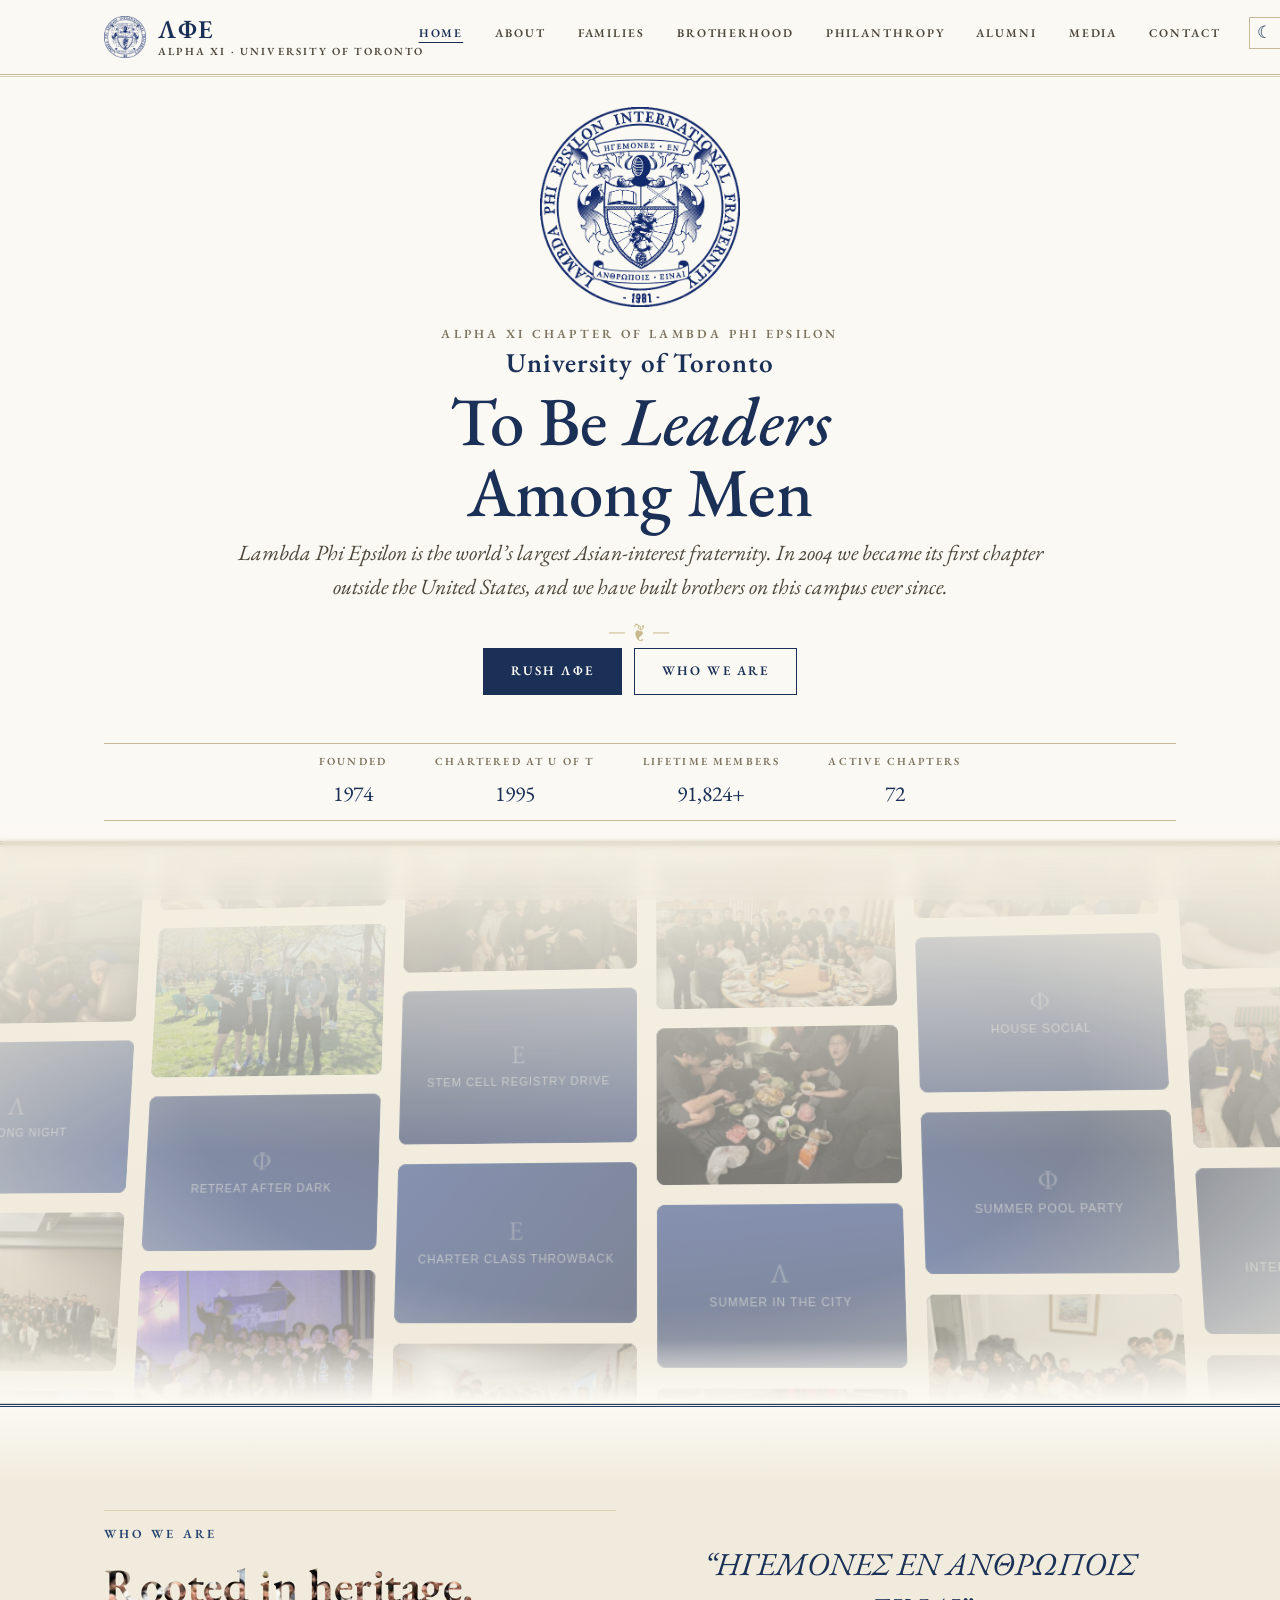
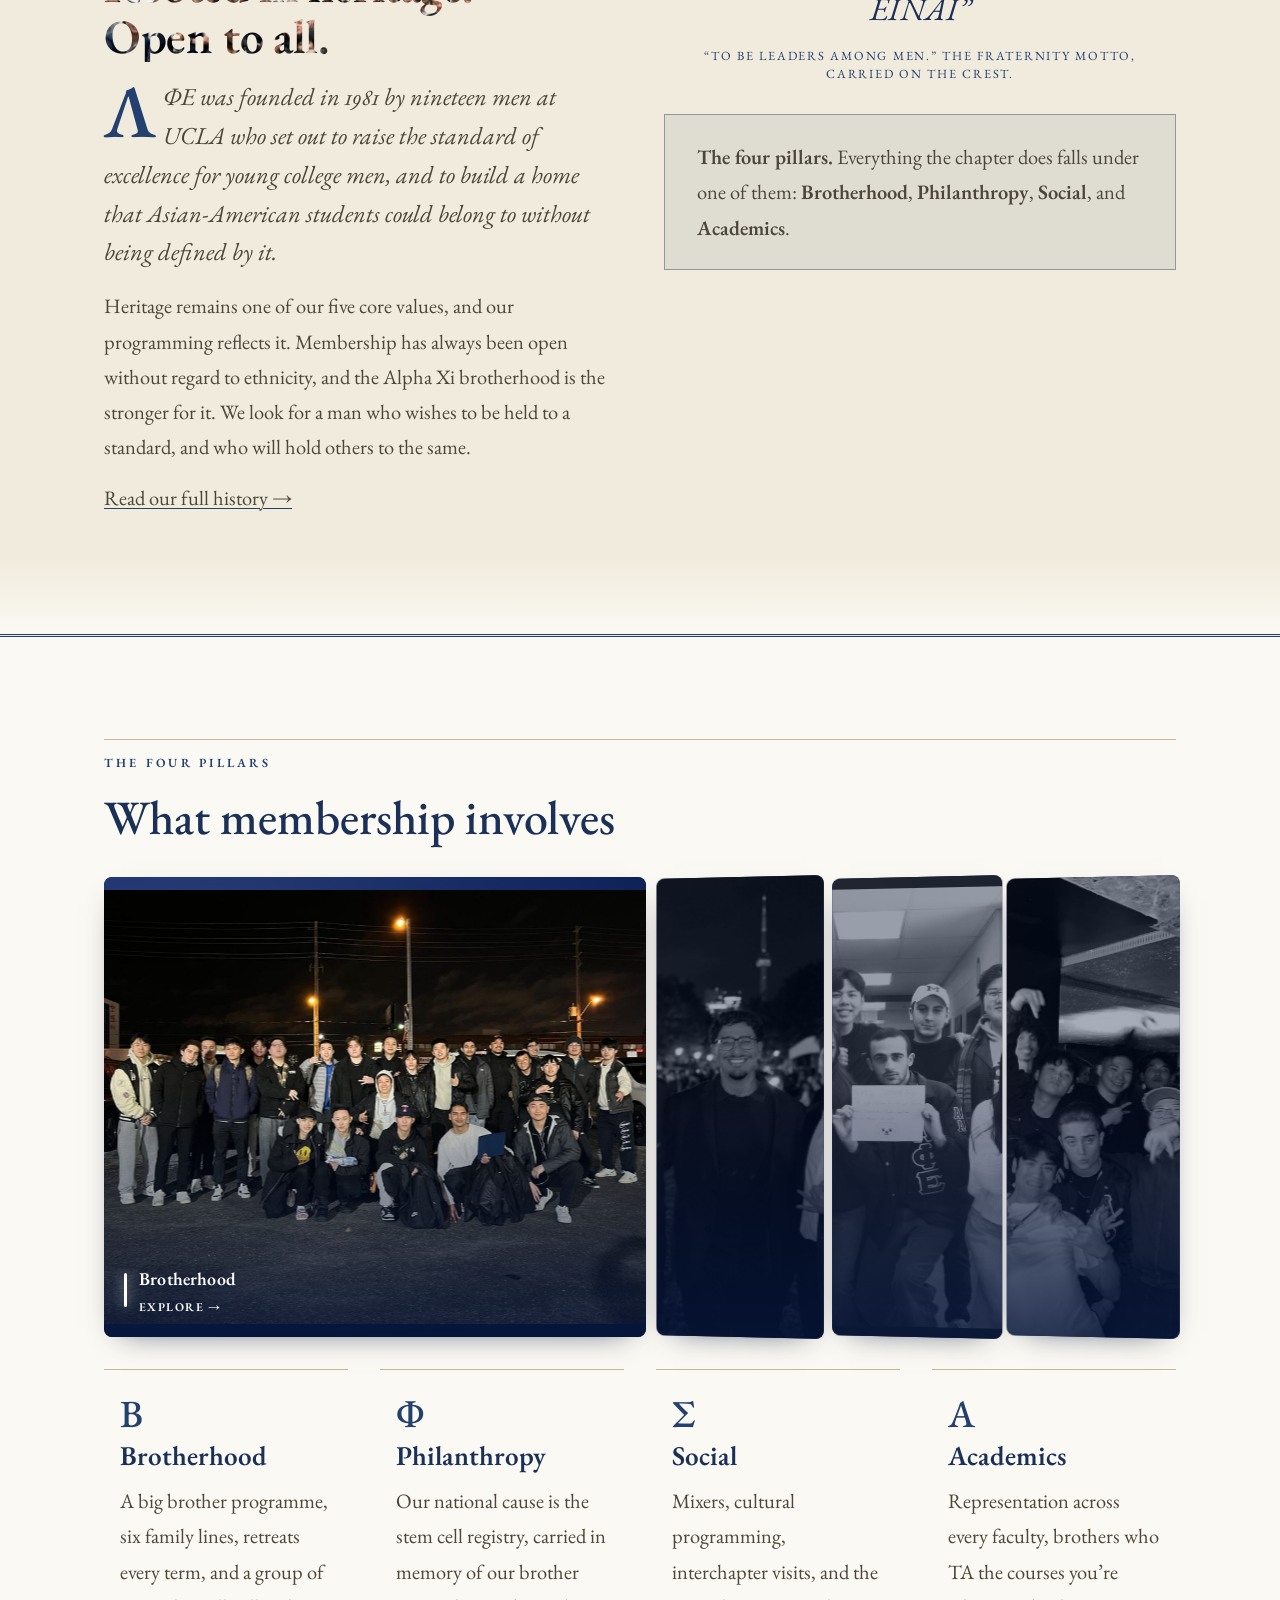
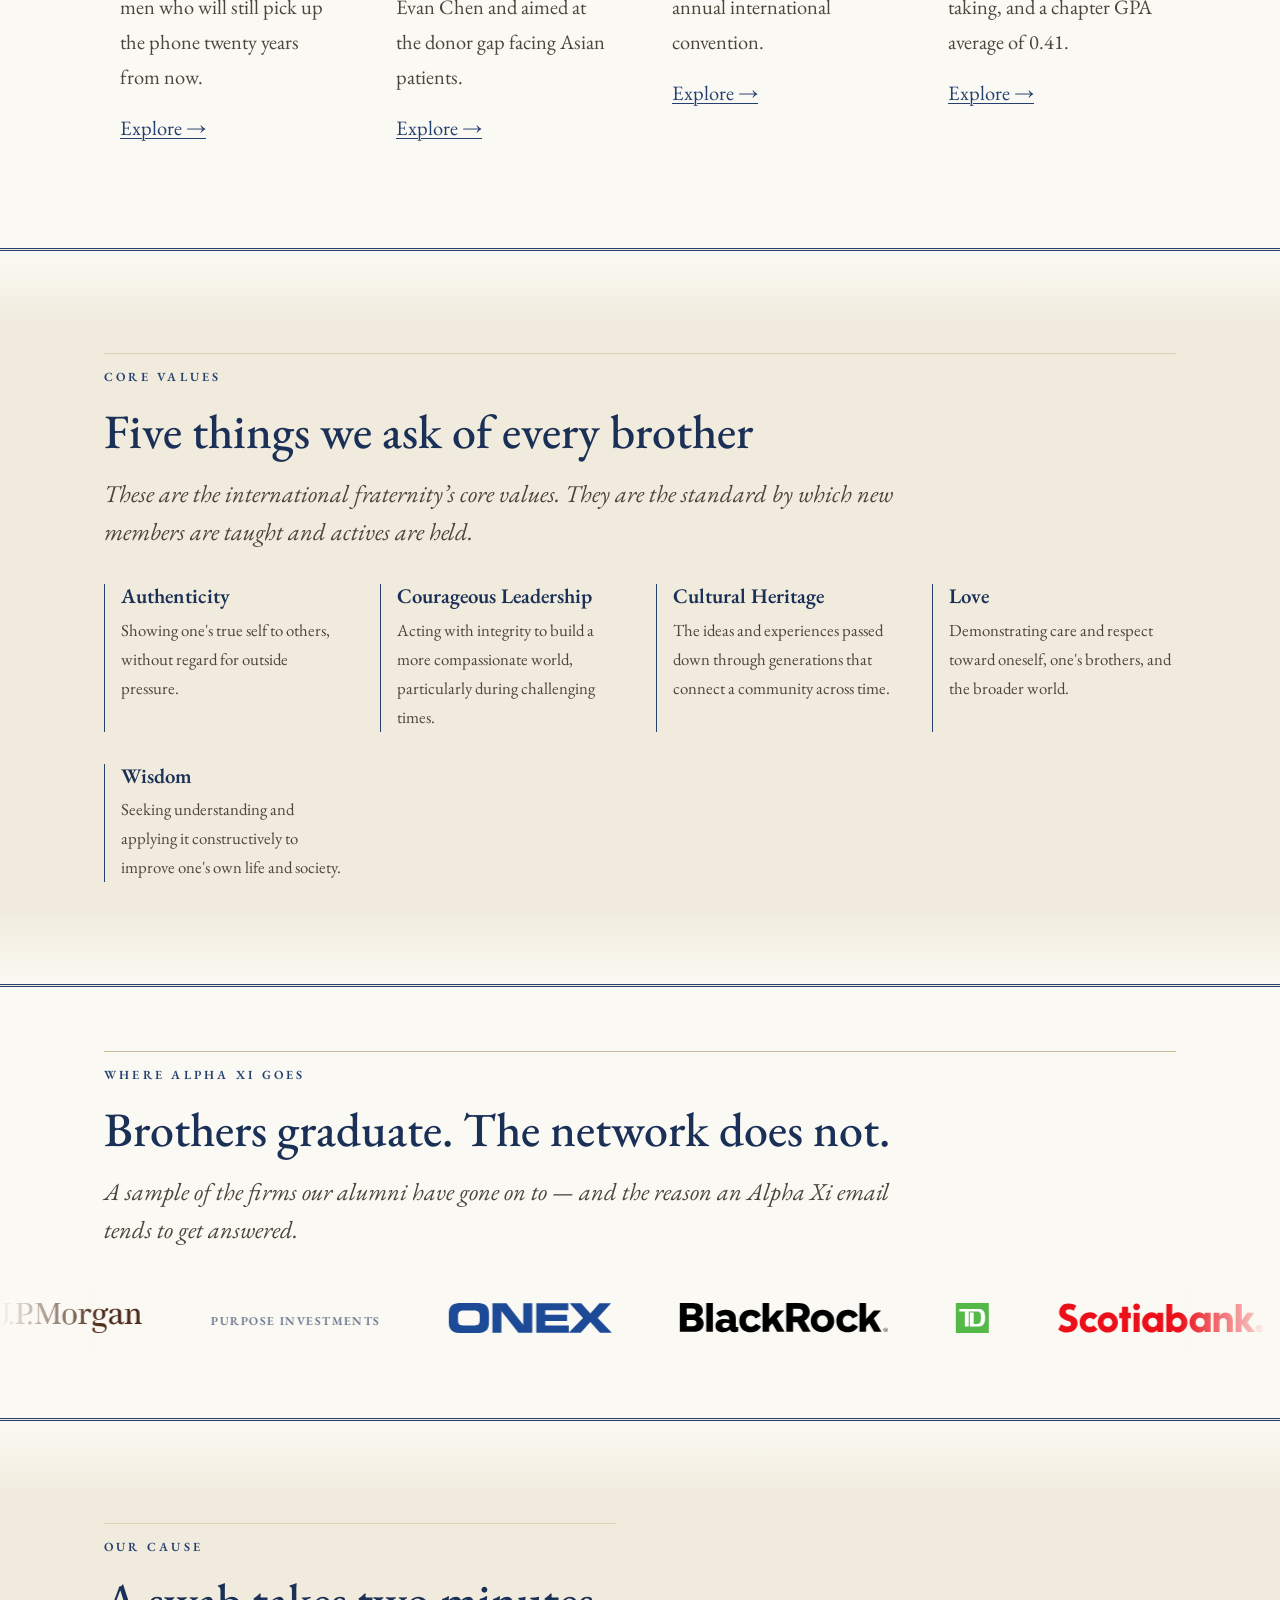
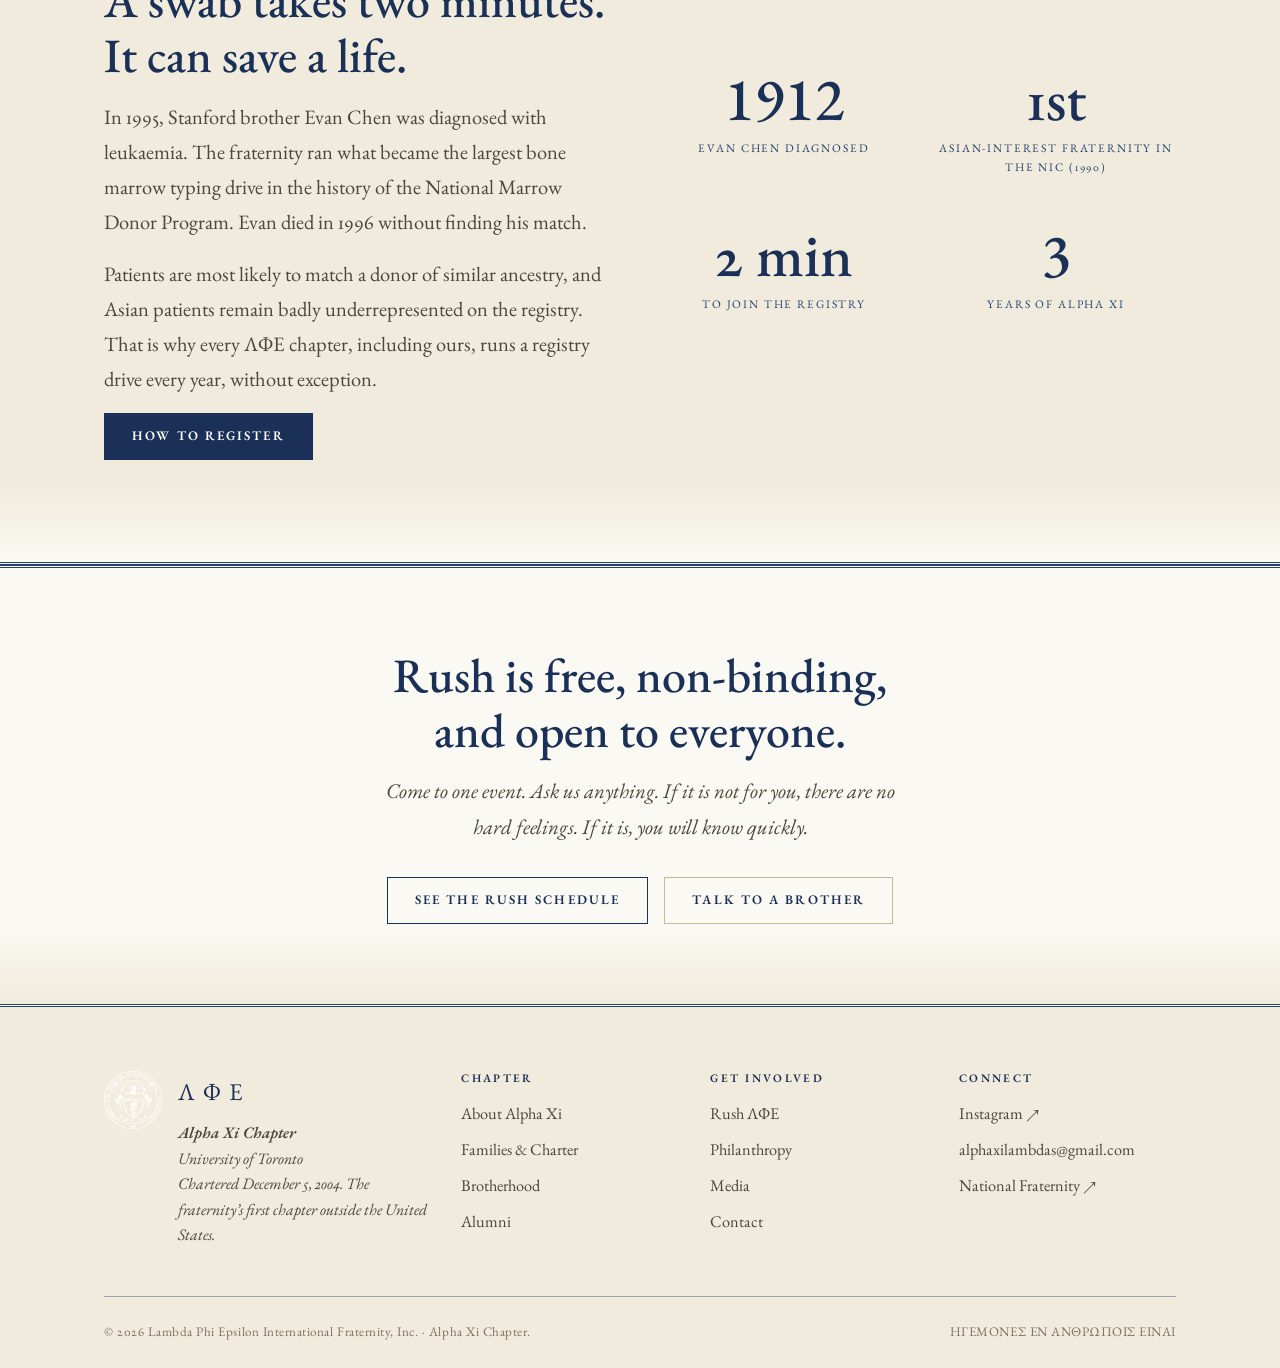
==== commit 8eb8e9d8: "Front page: founder's explicit black/blue section sequence hero black | photo pool + Rooted in herit" ====
--- a/index.html
+++ b/index.html
@@ -88,7 +88,7 @@
     </section>
 
     <!-- ===== Who we are (counter-colour: navy plate in light mode, paper in dark) ===== -->
-    <section class="section">
+    <section class="section section--navy">
       <div class="wrap">
         <div class="grid grid--2" style="align-items:start; gap:3rem">
           <div class="reveal">
@@ -123,7 +123,7 @@
     </section>
 
     <!-- ===== Pillars ===== -->
-    <section class="section section--navy">
+    <section class="section">
       <div class="wrap">
         <p class="eyebrow">The four pillars</p>
         <h2>What membership involves</h2>
@@ -172,7 +172,7 @@
     </section>
 
     <!-- ===== Values ===== -->
-    <section class="section">
+    <section class="section section--navy">
       <div class="wrap">
         <p class="eyebrow">Core values</p>
         <h2>Five things we ask of every brother</h2>
@@ -183,7 +183,7 @@
     </section>
 
     <!-- ===== Alumni employers ===== -->
-    <section class="section section--tight section--navy">
+    <section class="section section--tight">
       <div class="wrap">
         <p class="eyebrow">Where Alpha Xi goes</p>
         <h2>Brothers graduate. The network does not.</h2>
@@ -203,7 +203,7 @@
     </section>
 
     <!-- ===== Philanthropy teaser ===== -->
-    <section class="section">
+    <section class="section section--navy">
       <div class="wrap">
         <div class="grid grid--2" style="align-items:center; gap:3rem">
           <div class="reveal">
@@ -237,7 +237,7 @@
 
 
     <!-- ===== CTA ===== -->
-    <section class="cta-band">
+    <section class="cta-band cta-band--ground">
       <div class="wrap">
         <h2>Rush is free, non-binding,<br>and open to everyone.</h2>
         <p>Come to one event. Ask us anything. If it is not for you, there are no hard feelings. If it
--- a/assets/css/style.css
+++ b/assets/css/style.css
@@ -230,6 +230,69 @@
 }
 
 :focus-visible { outline: 2px solid var(--navy-600); outline-offset: 3px; }
+
+/* ---------- 2b. Image fitting — contain, with a blurred self-fill ---------
+   THE NO-CROP CONTRACT. A photograph is never cut down to fill a frame.
+   The frame is still filled edge to edge, but by a scaled-up, blurred,
+   dimmed copy of THAT SAME photograph; the sharp photograph is then fitted
+   whole on top of it (object-fit: contain). Portrait, landscape and square
+   sources all keep every pixel, at every viewport width, and no hard
+   letterbox bar is ever shown.
+
+   Usage — put .photo-fit on the element that owns the aspect ratio and hand
+   it the same file the <img> uses:
+     <div class="photo-fit" style="--photo: url(&quot;…/reveal-night.jpg&quot;)">
+       <img src="…/reveal-night.jpg" alt="…">
+     </div>
+   The fill is dimmed by sinking it into the frame's own ground colour, so it
+   follows whichever impression is on: pale beige-white in light, blue-black
+   in dark. A component on a plate overrides --photo-ground (or simply keeps
+   its own background, which wins by cascade order).                        */
+.photo-fit {
+  position: relative;
+  isolation: isolate;             /* keeps the two layers' z-index local */
+  overflow: hidden;
+  background-color: var(--photo-ground, var(--surface));
+}
+
+/* Layer 1 — the fill. The same photograph, cover-fitted so it always covers,
+   blurred well past legibility and dropped back into the ground so it reads
+   as a soft mount, never as a second picture. Scaled up because a blur
+   feathers its own edges; the scale pushes that feathering out of frame. */
+.photo-fit::before {
+  content: "";
+  position: absolute;
+  inset: 0;
+  z-index: 0;
+  background-image: var(--photo, none);
+  background-size: cover;
+  background-position: 50% 50%;
+  background-repeat: no-repeat;
+  transform: scale(1.3);
+  filter: blur(24px) saturate(.7);
+  opacity: .5;
+  pointer-events: none;
+}
+
+/* Layer 2 — the photograph itself: whole, sharp, centred over its own fill.
+   Both layers are taken out of flow, so the frame must own its own size:
+   give .photo-fit an aspect-ratio (or a height) wherever it is used. */
+.photo-fit > img {
+  position: absolute;
+  inset: 0;
+  z-index: 1;
+  width: 100%;
+  height: 100%;
+  object-fit: contain;
+  object-position: 50% 50%;
+}
+
+/* On the dark impression the ground is blue-black, so the same fill reads as
+   a brighter second image unless it is sunk further and cooled down. */
+[data-theme="dark"] .photo-fit::before {
+  filter: blur(24px) saturate(.55) brightness(.8);
+  opacity: .34;
+}
 
 /* ---------- 3. Layout ---------------------------------------------------- */
 .wrap { width: 100%; max-width: var(--wrap); margin-inline: auto; padding-inline: var(--sp-5); }
@@ -552,7 +615,13 @@
   display: grid; place-items: center; color: var(--accent-dark);
   font-family: var(--font-display); font-size: 2.6rem; letter-spacing: .04em; margin-top: var(--sp-4);
 }
-.brother__photo img { width: 100%; height: 100%; object-fit: cover; }
+/* A card that HAS a photograph also carries .photo-fit (see §2b), so the
+   3:4 plate is filled by the blurred self-fill and the headshot is shown
+   whole — a landscape or square source is no longer cut to a portrait.
+   The navy plate below stays the ground in both impressions; the initials
+   fallback is untouched because .photo-fit is only added with a photo. */
+.brother__photo.photo-fit { --photo-ground: var(--navy-plate); }
+.brother__photo img { width: 100%; height: 100%; object-fit: contain; }
 .brother__body { padding: var(--sp-4) 0 0; }
 .brother__name { font-family: var(--font-display); font-size: 1.35rem; color: var(--navy-700); margin: 0 0 2px; line-height: 1.2; }
 .brother__nick { font-size: .95rem; color: var(--ink-mute); font-style: italic; margin: 0 0 var(--sp-2); }
@@ -630,7 +699,14 @@
 /* ---------- 18. Media gallery -------------------------------------------- */
 .gallery { display: grid; grid-template-columns: repeat(auto-fill, minmax(240px, 1fr)); gap: var(--sp-5); }
 .gallery figure { margin: 0; overflow: hidden; border: 1px solid var(--line-2); background: var(--surface); }
-.gallery img { aspect-ratio: 4/3; object-fit: cover; width: 100%; }
+/* The plate is 4:3, the photographs are not — so the frame is filled by the
+   blurred self-fill of §2b and the photograph itself is shown whole. A tall
+   3:4 photograph keeps all of itself here instead of losing 44% of its
+   height. Ground = the mount tone of the figure it sits in. */
+.gallery .photo-fit { --photo-ground: var(--surface); aspect-ratio: 4/3; width: 100%; }
+/* Hand-written markup that skips the .photo-fit wrapper still must not crop:
+   no fixed ratio, natural height, whole photograph. */
+.gallery figure > img { width: 100%; height: auto; }
 .gallery .ph {
   aspect-ratio: 4/3; display: grid; place-items: center; text-align: center; padding: var(--sp-4);
   background: var(--paper-2); color: var(--ink-mute); font-style: italic; font-size: .95rem; letter-spacing: .04em;
--- a/assets/css/components/accordion-gallery.css
+++ b/assets/css/components/accordion-gallery.css
@@ -81,12 +81,46 @@
   height: var(--ag-media-size);
 }
 
+/* The no-crop contract (style.css §2b) applied inside the media box. The box
+   itself is deliberately oversized and the panel windows it — that shutter is
+   the component's mechanic and is untouched here. What changes is only how the
+   photograph meets the box: it is fitted WHOLE (contain) instead of cut to
+   fill, so the one portrait pillar no longer loses half its height, while the
+   three landscape pillars are visually unchanged (they fill the box to within
+   a few per cent, and the panel window never reaches those edges).
+
+   Layer order inside the media box, which is its own stacking context because
+   of the grayscale filter above: __ph gradient (0) → fill (1) → photo (2).
+
+   NOTE: the blurred self-fill below only paints once something sets --ag-photo
+   (or --photo) on .ag-panel__media to the same file the <img> uses — that is a
+   one-line addition next to `img.src = …` in accordion-gallery.js, which this
+   pass does not own. Until then the ground behind a contained photograph is
+   the component's own __ph gradient: soft, on-palette, and never a hard bar,
+   so the no-crop change below is safe to ship on its own.                  */
+.ag-panel__media::before {
+  content: "";
+  position: absolute;
+  inset: 0;
+  z-index: 1;
+  background-image: var(--ag-photo, var(--photo, none));
+  background-size: cover;
+  background-position: 50% 50%;
+  background-repeat: no-repeat;
+  transform: scale(1.3);
+  filter: blur(26px) saturate(.7);
+  opacity: .55;
+  pointer-events: none;
+}
+
 .ag-panel__media img {
   position: absolute;
   inset: 0;
+  z-index: 2;
   width: 100%;
   height: 100%;
-  object-fit: cover;
+  object-fit: contain;
+  object-position: 50% 50%;
   display: block;
   user-select: none;
   -webkit-user-select: none;
--- a/assets/css/components/section-fade.css
+++ b/assets/css/components/section-fade.css
@@ -85,6 +85,36 @@
   background: linear-gradient(to top, var(--footer-bg, var(--paper)) 0%, transparent 100%);
 }
 
+/* ---- The closing band on the ground tone --------------------------------
+   Where the section rhythm lands the closing call-to-action on the page
+   ground rather than on a plate, it keeps its rules and its centred setting
+   but is struck in ordinary page ink. */
+.cta-band--ground {
+  background: var(--paper);
+  color: var(--ink);
+}
+.cta-band--ground h2 { color: var(--navy-700); }
+.cta-band--ground p  { color: var(--ink-soft); }
+.cta-band--ground .btn--light {
+  color: var(--navy-700);
+  border-color: var(--navy-700);
+  background: transparent;
+}
+.cta-band--ground .btn--light:hover {
+  background: var(--fill-strong);
+  border-color: var(--fill-strong);
+  color: var(--ink-inverse);
+}
+.cta-band--ground .btn--outline-light {
+  color: var(--navy-700);
+  border-color: var(--line-2);
+}
+.cta-band--ground .btn--outline-light:hover {
+  background: transparent;
+  border-color: var(--navy-700);
+  color: var(--navy-700);
+}
+
 /* The photo band is a picture, not a plate: there the ground is blurred over
    the image rather than merely tinted, so the two grounds meet in focus. */
 .drift-wall-band {
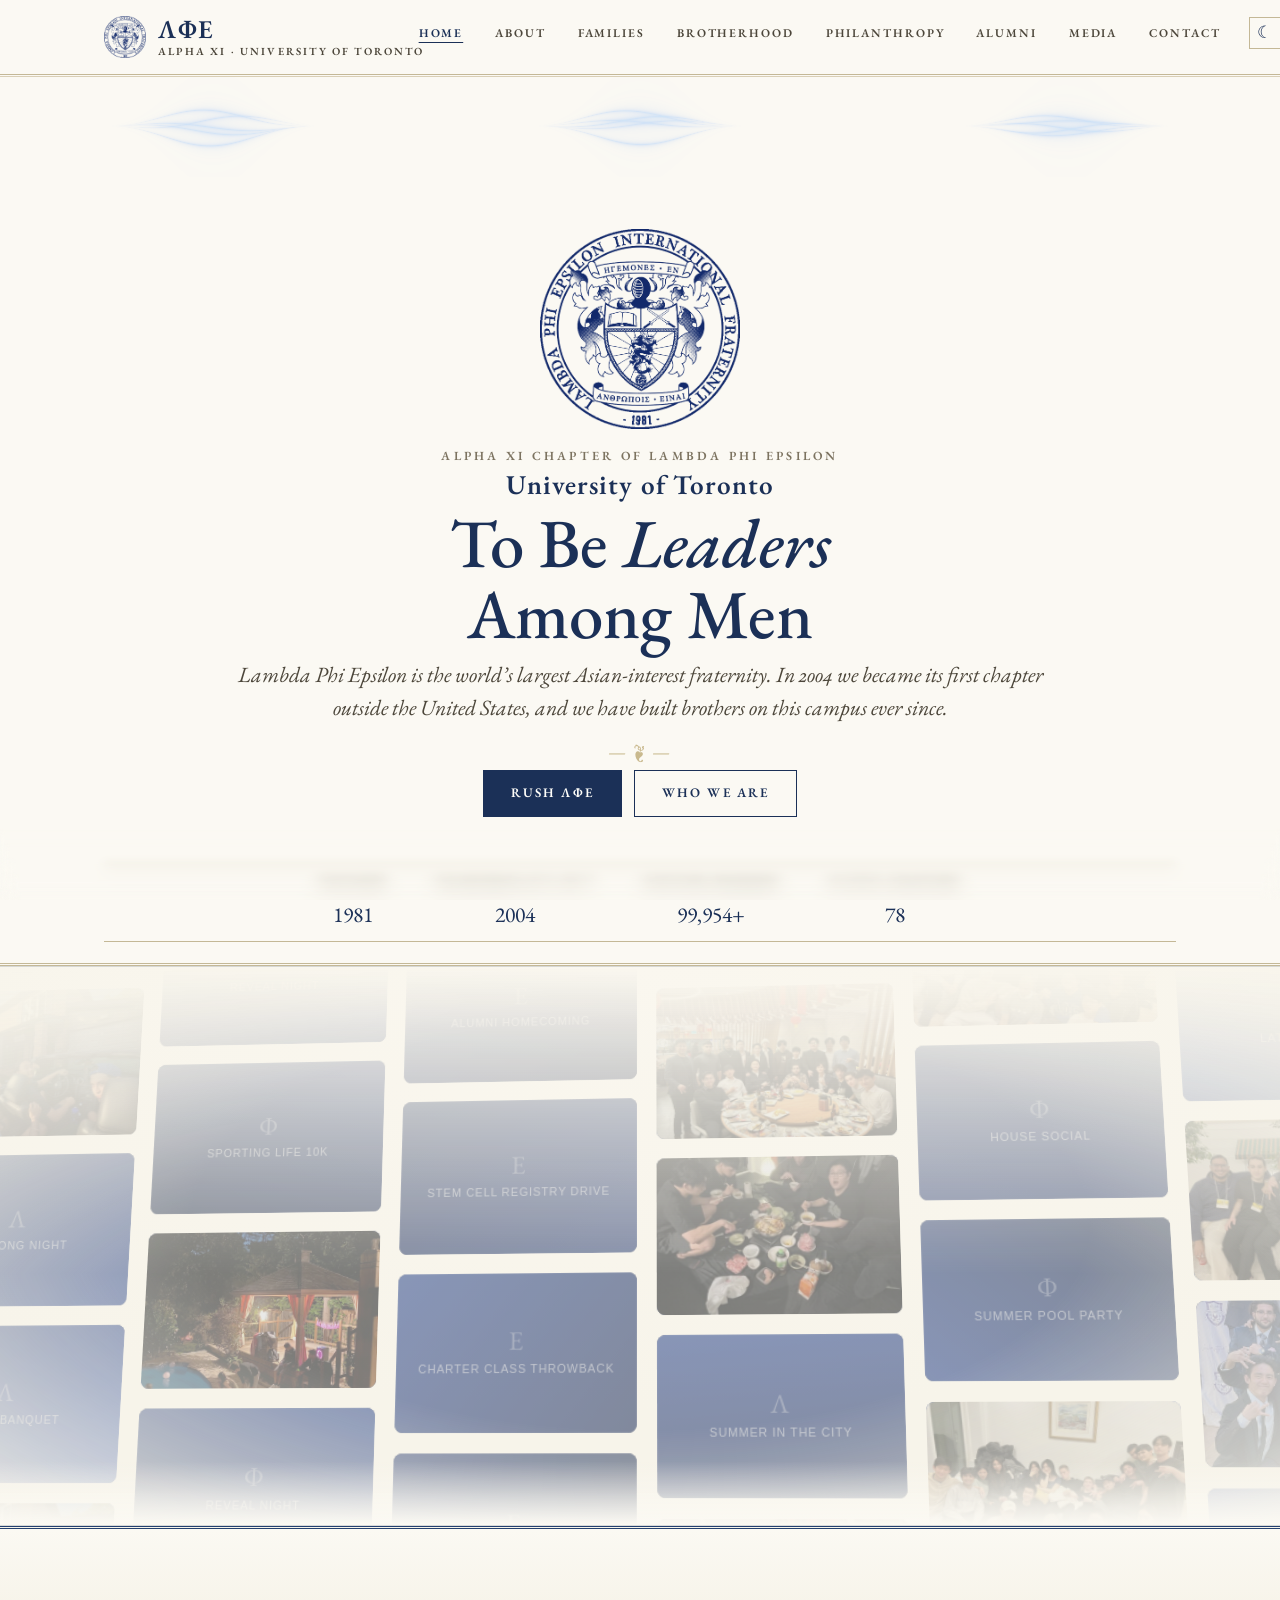
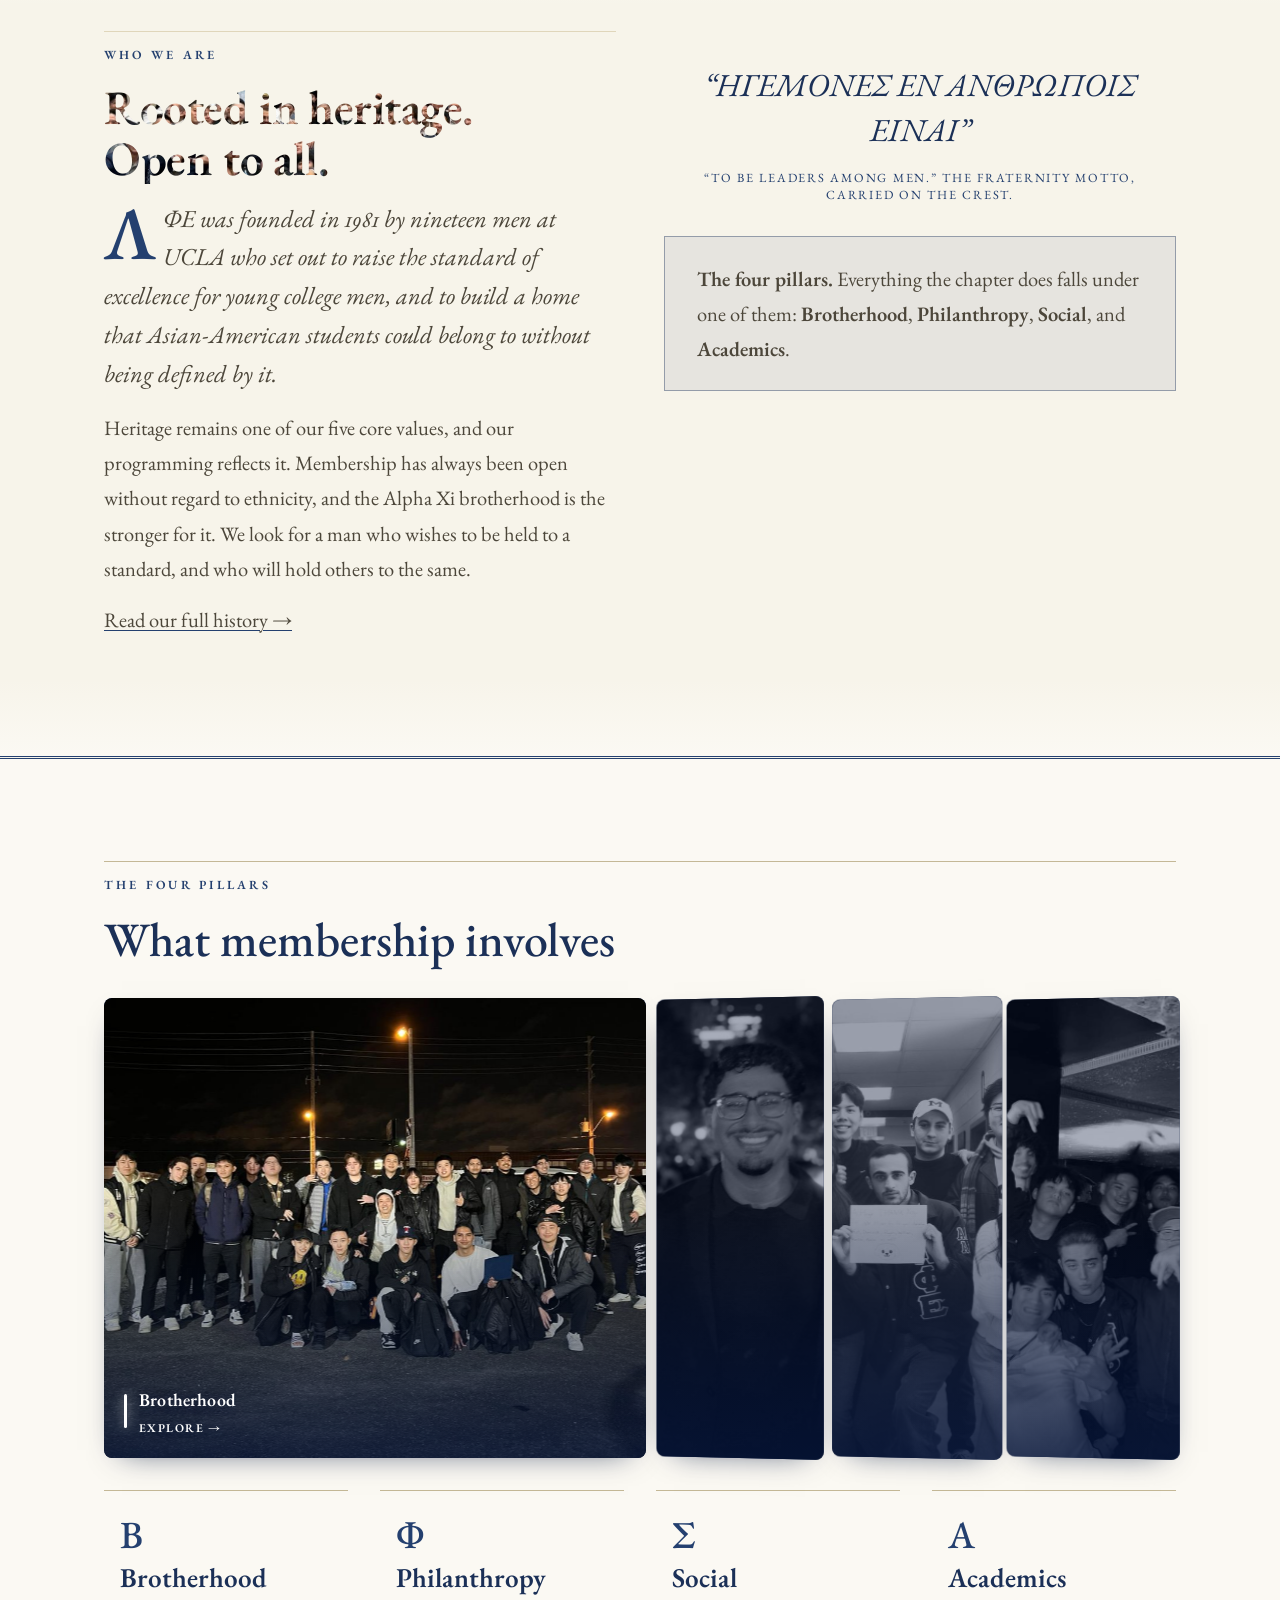
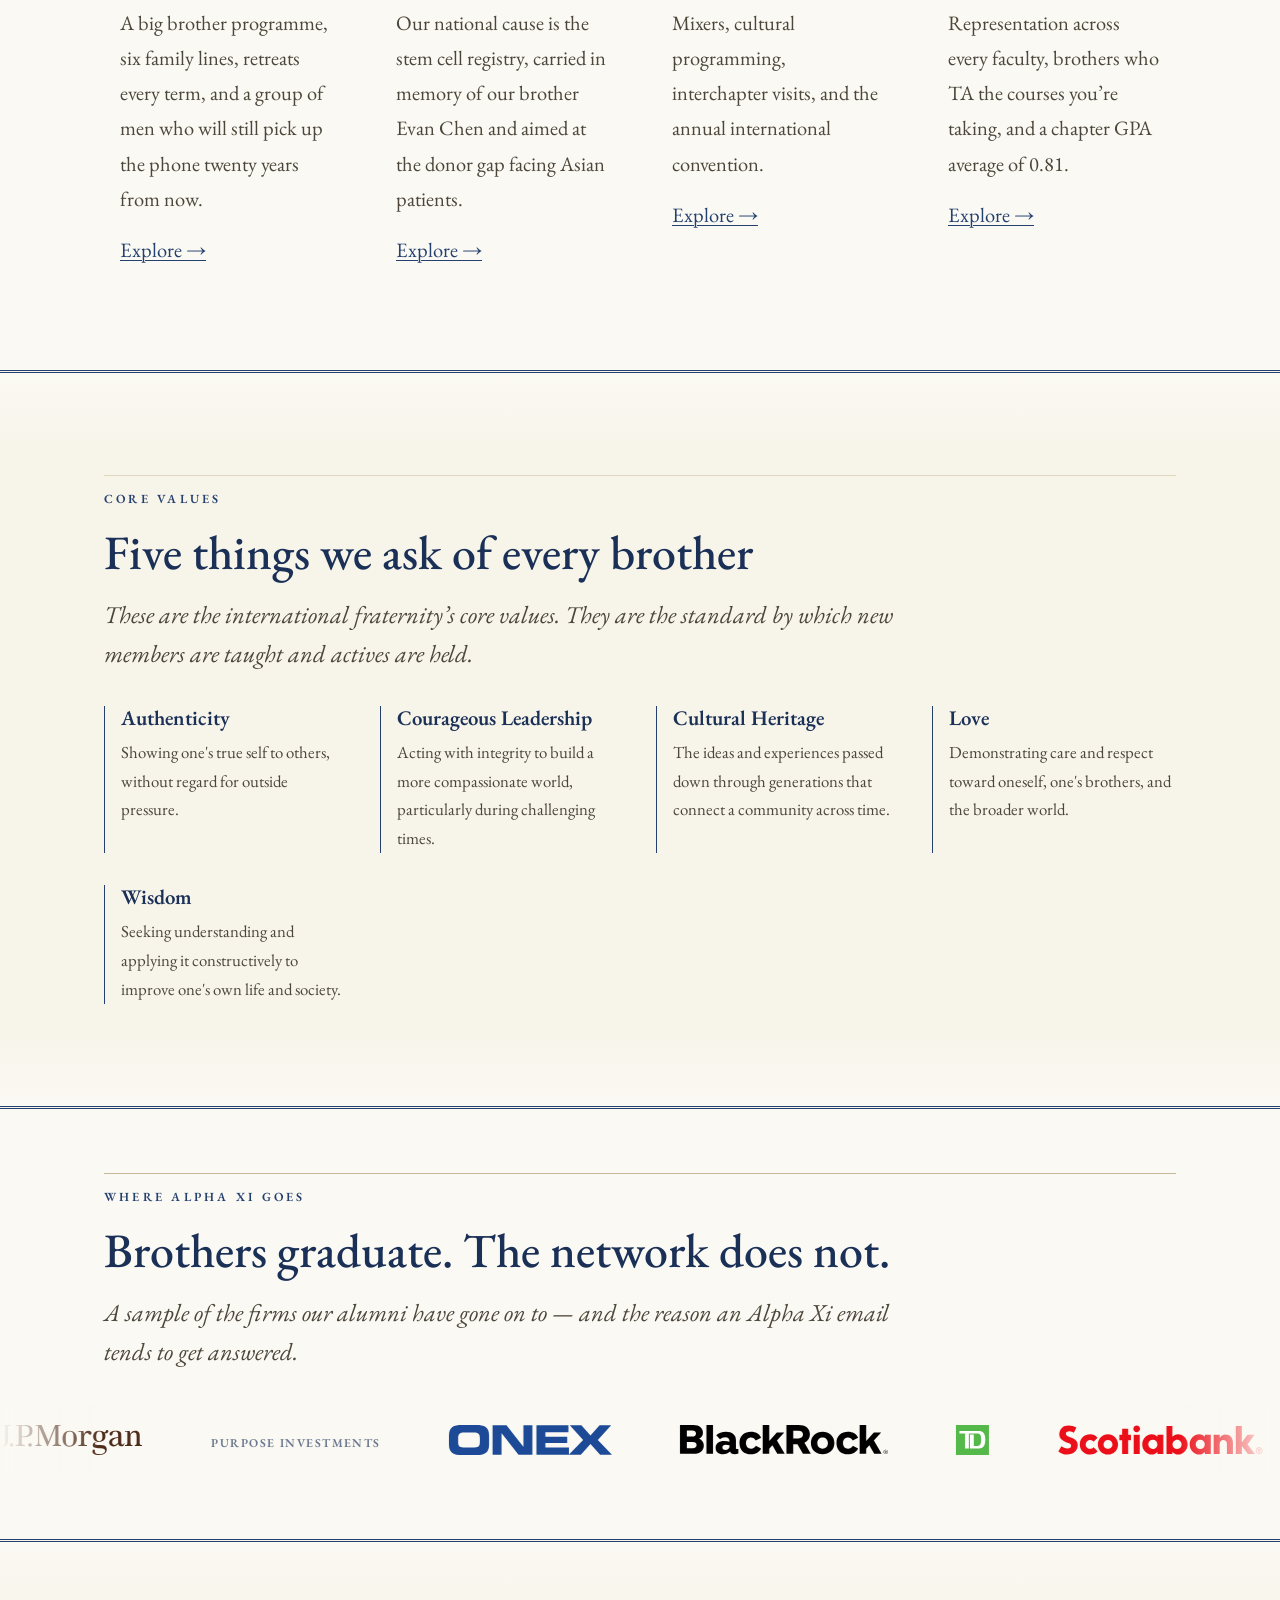
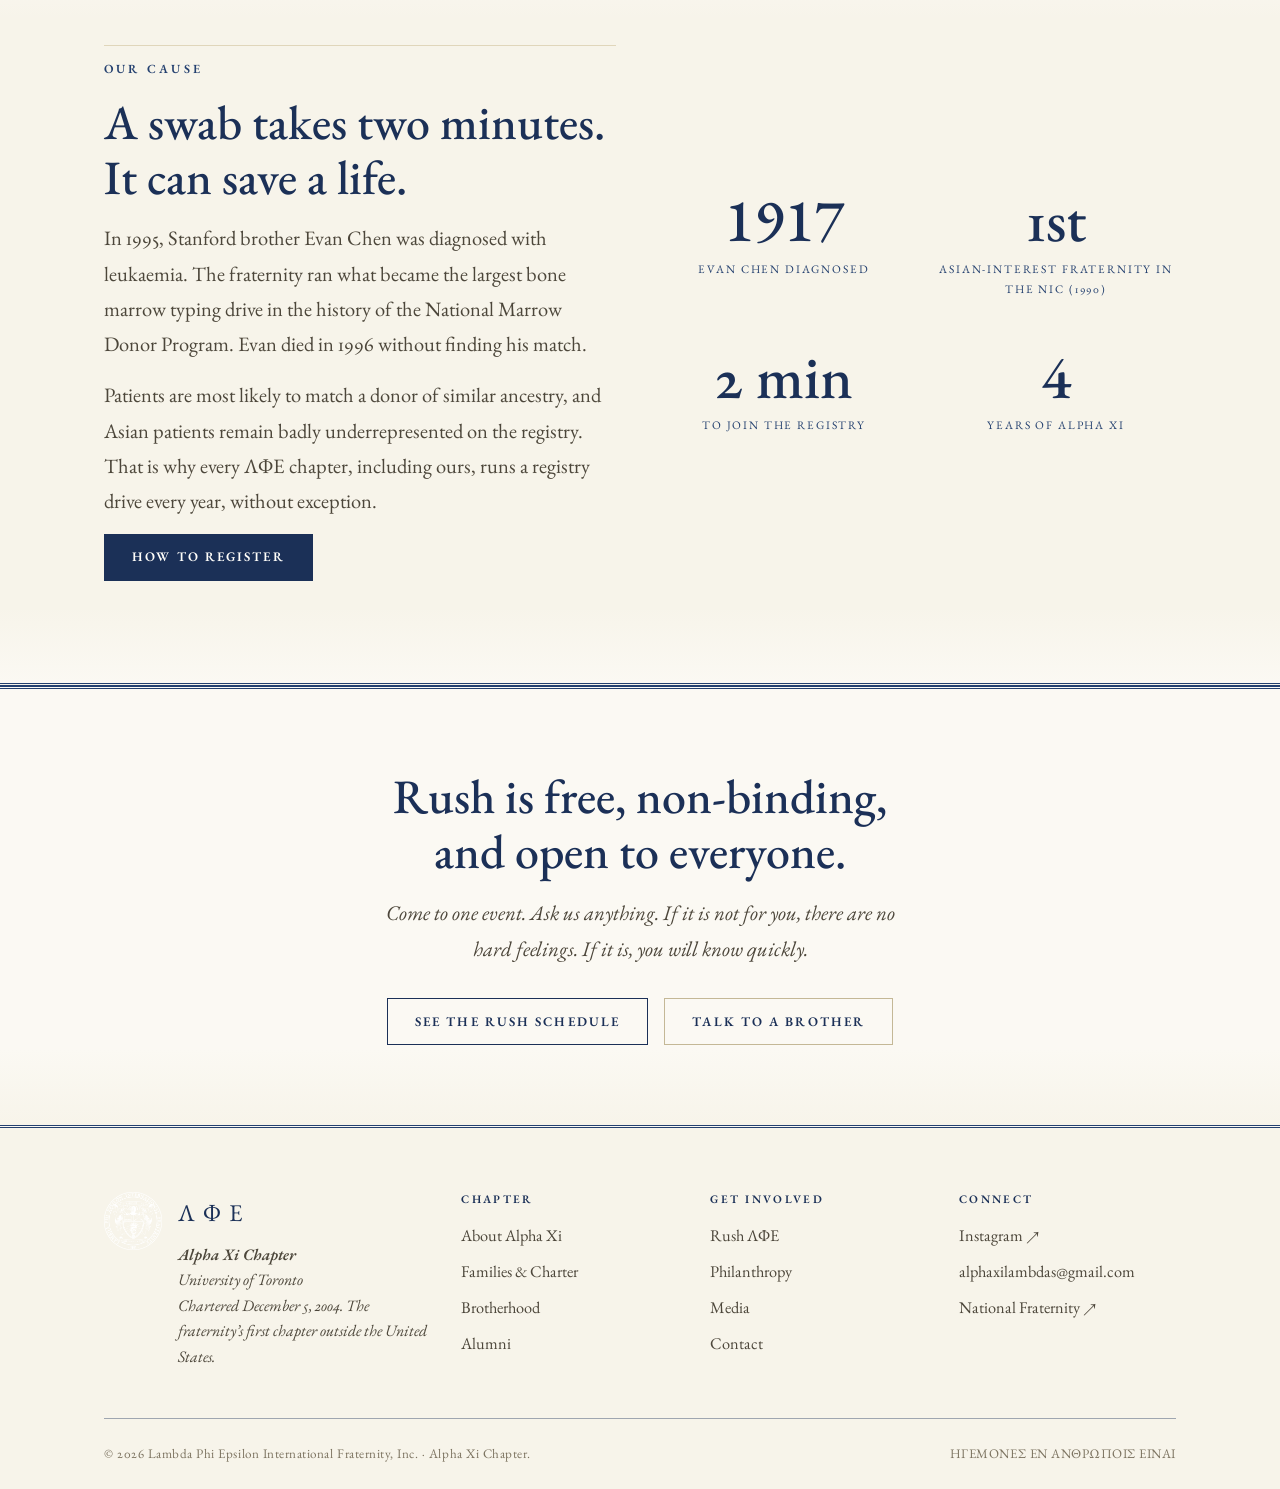
==== commit 67cc635e: "Wire the strands band and blur-text into every page - Strands host sits directly beneath the masthea" ====
--- a/index.html
+++ b/index.html
@@ -34,6 +34,8 @@
     <link rel="stylesheet" href="assets/css/components/gradual-blur.css">
     <link rel="stylesheet" href="assets/css/components/section-fade.css">
     <link rel="stylesheet" href="assets/css/components/masthead.css">
+    <link rel="stylesheet" href="assets/css/components/strands.css">
+    <link rel="stylesheet" href="assets/css/components/blur-text.css">
   <title>ΛΦΕ Alpha Xi · Lambda Phi Epsilon at the University of Toronto</title>
   <meta name="description" content="The Alpha Xi Chapter of Lambda Phi Epsilon International Fraternity at the University of Toronto · chartered in 2004 as the fraternity's first chapter outside the United States.">
   <meta property="og:title" content="ΛΦΕ Alpha Xi · Lambda Phi Epsilon at the University of Toronto">
@@ -48,6 +50,7 @@
 <body>
   <a class="skip" href="#main">Skip to content</a>
   <header class="site-header" id="site-header"></header>
+  <div class="strands strands--slim strands--masthead" data-strands='{}'></div>
   <main id="main">
     <!-- ===== Hero ===== -->
     <section class="hero hero--home">
@@ -258,6 +261,7 @@
   <script src="data/pillars.js"></script>
   <script src="data/logos.js"></script>
   <script src="assets/js/main.js"></script>
+  <script src="assets/js/components/strands.js"></script>
 
   <!-- Interactive components. These load after main.js on purpose: count-up reads the
        numbers that main.js injects into [data-fill] on DOMContentLoaded. -->
@@ -273,5 +277,6 @@
 
   <!-- Soft blur where the page meets the viewport bottom. -->
   <div data-gradual-blur='{"target":"page","position":"bottom","height":"4.5rem","strength":1.5,"divCount":5,"curve":"bezier","zIndex":40}'></div>
+  <script src="assets/js/components/blur-text.js"></script>
 </body>
 </html>
--- a/assets/css/style.css
+++ b/assets/css/style.css
@@ -230,69 +230,6 @@
 }
 
 :focus-visible { outline: 2px solid var(--navy-600); outline-offset: 3px; }
-
-/* ---------- 2b. Image fitting — contain, with a blurred self-fill ---------
-   THE NO-CROP CONTRACT. A photograph is never cut down to fill a frame.
-   The frame is still filled edge to edge, but by a scaled-up, blurred,
-   dimmed copy of THAT SAME photograph; the sharp photograph is then fitted
-   whole on top of it (object-fit: contain). Portrait, landscape and square
-   sources all keep every pixel, at every viewport width, and no hard
-   letterbox bar is ever shown.
-
-   Usage — put .photo-fit on the element that owns the aspect ratio and hand
-   it the same file the <img> uses:
-     <div class="photo-fit" style="--photo: url(&quot;…/reveal-night.jpg&quot;)">
-       <img src="…/reveal-night.jpg" alt="…">
-     </div>
-   The fill is dimmed by sinking it into the frame's own ground colour, so it
-   follows whichever impression is on: pale beige-white in light, blue-black
-   in dark. A component on a plate overrides --photo-ground (or simply keeps
-   its own background, which wins by cascade order).                        */
-.photo-fit {
-  position: relative;
-  isolation: isolate;             /* keeps the two layers' z-index local */
-  overflow: hidden;
-  background-color: var(--photo-ground, var(--surface));
-}
-
-/* Layer 1 — the fill. The same photograph, cover-fitted so it always covers,
-   blurred well past legibility and dropped back into the ground so it reads
-   as a soft mount, never as a second picture. Scaled up because a blur
-   feathers its own edges; the scale pushes that feathering out of frame. */
-.photo-fit::before {
-  content: "";
-  position: absolute;
-  inset: 0;
-  z-index: 0;
-  background-image: var(--photo, none);
-  background-size: cover;
-  background-position: 50% 50%;
-  background-repeat: no-repeat;
-  transform: scale(1.3);
-  filter: blur(24px) saturate(.7);
-  opacity: .5;
-  pointer-events: none;
-}
-
-/* Layer 2 — the photograph itself: whole, sharp, centred over its own fill.
-   Both layers are taken out of flow, so the frame must own its own size:
-   give .photo-fit an aspect-ratio (or a height) wherever it is used. */
-.photo-fit > img {
-  position: absolute;
-  inset: 0;
-  z-index: 1;
-  width: 100%;
-  height: 100%;
-  object-fit: contain;
-  object-position: 50% 50%;
-}
-
-/* On the dark impression the ground is blue-black, so the same fill reads as
-   a brighter second image unless it is sunk further and cooled down. */
-[data-theme="dark"] .photo-fit::before {
-  filter: blur(24px) saturate(.55) brightness(.8);
-  opacity: .34;
-}
 
 /* ---------- 3. Layout ---------------------------------------------------- */
 .wrap { width: 100%; max-width: var(--wrap); margin-inline: auto; padding-inline: var(--sp-5); }
@@ -615,13 +552,10 @@
   display: grid; place-items: center; color: var(--accent-dark);
   font-family: var(--font-display); font-size: 2.6rem; letter-spacing: .04em; margin-top: var(--sp-4);
 }
-/* A card that HAS a photograph also carries .photo-fit (see §2b), so the
-   3:4 plate is filled by the blurred self-fill and the headshot is shown
-   whole — a landscape or square source is no longer cut to a portrait.
-   The navy plate below stays the ground in both impressions; the initials
-   fallback is untouched because .photo-fit is only added with a photo. */
-.brother__photo.photo-fit { --photo-ground: var(--navy-plate); }
-.brother__photo img { width: 100%; height: 100%; object-fit: contain; }
+/* Photographs fill their frame. The crop is taken from above centre, which is
+   where faces sit, so an upright source is trimmed at the feet rather than
+   through the head. */
+.brother__photo img { width: 100%; height: 100%; object-fit: cover; object-position: 50% 32%; }
 .brother__body { padding: var(--sp-4) 0 0; }
 .brother__name { font-family: var(--font-display); font-size: 1.35rem; color: var(--navy-700); margin: 0 0 2px; line-height: 1.2; }
 .brother__nick { font-size: .95rem; color: var(--ink-mute); font-style: italic; margin: 0 0 var(--sp-2); }
@@ -699,14 +633,7 @@
 /* ---------- 18. Media gallery -------------------------------------------- */
 .gallery { display: grid; grid-template-columns: repeat(auto-fill, minmax(240px, 1fr)); gap: var(--sp-5); }
 .gallery figure { margin: 0; overflow: hidden; border: 1px solid var(--line-2); background: var(--surface); }
-/* The plate is 4:3, the photographs are not — so the frame is filled by the
-   blurred self-fill of §2b and the photograph itself is shown whole. A tall
-   3:4 photograph keeps all of itself here instead of losing 44% of its
-   height. Ground = the mount tone of the figure it sits in. */
-.gallery .photo-fit { --photo-ground: var(--surface); aspect-ratio: 4/3; width: 100%; }
-/* Hand-written markup that skips the .photo-fit wrapper still must not crop:
-   no fixed ratio, natural height, whole photograph. */
-.gallery figure > img { width: 100%; height: auto; }
+.gallery img { aspect-ratio: 4/3; object-fit: cover; object-position: 50% 38%; width: 100%; }
 .gallery .ph {
   aspect-ratio: 4/3; display: grid; place-items: center; text-align: center; padding: var(--sp-4);
   background: var(--paper-2); color: var(--ink-mute); font-style: italic; font-size: .95rem; letter-spacing: .04em;
--- a/assets/css/components/accordion-gallery.css
+++ b/assets/css/components/accordion-gallery.css
@@ -81,46 +81,12 @@
   height: var(--ag-media-size);
 }
 
-/* The no-crop contract (style.css §2b) applied inside the media box. The box
-   itself is deliberately oversized and the panel windows it — that shutter is
-   the component's mechanic and is untouched here. What changes is only how the
-   photograph meets the box: it is fitted WHOLE (contain) instead of cut to
-   fill, so the one portrait pillar no longer loses half its height, while the
-   three landscape pillars are visually unchanged (they fill the box to within
-   a few per cent, and the panel window never reaches those edges).
-
-   Layer order inside the media box, which is its own stacking context because
-   of the grayscale filter above: __ph gradient (0) → fill (1) → photo (2).
-
-   NOTE: the blurred self-fill below only paints once something sets --ag-photo
-   (or --photo) on .ag-panel__media to the same file the <img> uses — that is a
-   one-line addition next to `img.src = …` in accordion-gallery.js, which this
-   pass does not own. Until then the ground behind a contained photograph is
-   the component's own __ph gradient: soft, on-palette, and never a hard bar,
-   so the no-crop change below is safe to ship on its own.                  */
-.ag-panel__media::before {
-  content: "";
-  position: absolute;
-  inset: 0;
-  z-index: 1;
-  background-image: var(--ag-photo, var(--photo, none));
-  background-size: cover;
-  background-position: 50% 50%;
-  background-repeat: no-repeat;
-  transform: scale(1.3);
-  filter: blur(26px) saturate(.7);
-  opacity: .55;
-  pointer-events: none;
-}
-
 .ag-panel__media img {
   position: absolute;
   inset: 0;
-  z-index: 2;
   width: 100%;
   height: 100%;
-  object-fit: contain;
-  object-position: 50% 50%;
+  object-fit: cover;
   display: block;
   user-select: none;
   -webkit-user-select: none;
--- a/assets/css/components/logo-loop.css
+++ b/assets/css/components/logo-loop.css
@@ -277,19 +277,20 @@
   border-block: none;
 }
 
-/* In the dark impression the bright strip fades in and out vertically
-   instead of cutting hard against the black ground. */
+/* In the dark impression there is no tape either. The marks are dark artwork,
+   so instead of a light band behind them they are knocked out to the page's
+   own parchment ink and flow straight across the ground — one monochrome
+   register, which suits the plate better than a strip of colour ever did. */
 [data-theme="dark"] .logoloop {
-  /* A blue tape in the dark impression — light enough that the dark
-     corporate marks still read. */
-  background: linear-gradient(
-    to bottom,
-    rgba(143, 163, 198, 0) 0%,
-    #8FA3C6 18%,
-    #8FA3C6 82%,
-    rgba(143, 163, 198, 0) 100%
-  );
-  --logoloop-fadeColorAuto: #8FA3C6;
+  background: transparent;
+  --logoloop-fadeColorAuto: var(--paper);
   border-block: none;
   padding-block: 1.6rem;
 }
+
+[data-theme="dark"] .logoloop__item img {
+  filter: brightness(0) invert(1);
+  opacity: 0.82;
+}
+
+[data-theme="dark"] .logoloop__item img:hover { opacity: 1; }
--- a/assets/css/components/drift-wall.css
+++ b/assets/css/components/drift-wall.css
@@ -14,8 +14,8 @@
   overflow: hidden;
   /* One-family rule: the band is a beige plate in light mode... */
   background:
-    radial-gradient(120% 110% at 50% 0%, #F4F0E3 0%, #F0EBDC 72%),
-    #F0EBDC;
+    radial-gradient(120% 110% at 50% 0%, #FAF7EF 0%, #F7F4EA 72%),
+    #F7F4EA;
   border-block: 1px solid rgba(27, 48, 87, .14);
 }
 /* ...and a navy plate in dark mode. */
@@ -24,8 +24,8 @@
      plate: the black-to-blue transition off the hero. */
   background:
     linear-gradient(to bottom, #0A0F1C 0%, rgba(10, 15, 28, 0) 48%),
-    radial-gradient(120% 110% at 50% 0%, #1B3057 0%, #17294B 72%),
-    #17294B;
+    radial-gradient(120% 110% at 50% 0%, #16223D 0%, #111B33 72%),
+    #111B33;
   border-block: 1px solid rgba(255, 255, 255, .07);
 }
 
--- a/assets/css/components/section-fade.css
+++ b/assets/css/components/section-fade.css
@@ -18,6 +18,19 @@
    editing that file.) */
 :root { --paper-2: var(--paper); }
 [data-theme="dark"] { --paper-2: var(--paper); }
+
+/* The two tones sit CLOSE together — the rhythm should be felt rather than
+   announced. The beige plate is pulled most of the way toward the white
+   ground, and the blue plate most of the way toward the black ground, so each
+   impression reads as one paper with a slight change of weight. */
+:root {
+  --plate-bg:  #F7F4EA;
+  --footer-bg: #F7F4EA;
+}
+[data-theme="dark"] {
+  --plate-bg:  #111B33;
+  --footer-bg: #0A0F1C;
+}
 
 .section--navy,
 .cta-band {
--- a/assets/css/components/masthead.css
+++ b/assets/css/components/masthead.css
@@ -22,33 +22,13 @@
 }
 
 /* ---- 2. Strands band ----------------------------------------------------
-   A slim decorative aurora directly under the masthead. Purely ornamental:
-   it carries no content and never intercepts a click. */
-.strands-band {
-  position: relative;
-  width: 100%;
-  height: clamp(84px, 10vw, 150px);
-  overflow: hidden;
-  pointer-events: none;
-  background: transparent;
-}
-
-/* It hands off to the page ground at both ends so it never reads as a
-   pasted-on rectangle. */
-.strands-band::after {
-  content: "";
-  position: absolute;
-  inset: 0;
-  pointer-events: none;
-  background: linear-gradient(
-    to bottom,
-    var(--paper) 0%,
-    transparent 28%,
-    transparent 72%,
-    var(--paper) 100%
-  );
+   The aurora sits directly under the masthead. The component paints a
+   transparent, tapered canvas, so it needs no ground of its own — only room,
+   and a little air beneath it before the page proper starts. */
+.strands--masthead {
+  margin-bottom: clamp(0.5rem, 1.5vw, 1.25rem);
 }
 
 @media print {
-  .strands-band { display: none; }
+  .strands { display: none; }
 }
--- a/assets/css/components/strands.css
+++ b/assets/css/components/strands.css
@@ -0,0 +1,79 @@
+/* ==========================================================================
+   Lambda Phi Epsilon — Alpha Xi Chapter
+   Strands — vanilla port of the React Bits component of the same name.
+   The aurora lives entirely in the shader; this file only reserves the band
+   and keeps it out of everyone's way. Self-contained: styles nothing outside
+   .strands.
+
+   The canvas is transparent and premultiplied, so whatever the page ground
+   happens to be shows through it — no plate, no fill, no border. Nothing here
+   sets a background colour for that reason, and the light/dark palettes are
+   chosen in the script rather than in CSS: an additive glow cannot be themed
+   by a token, only by the stops fed to the shader.
+
+   If WebGL is unavailable the script never adds the canvas, and this file is
+   what is left: an empty transparent element of the right height, so the page
+   keeps its rhythm instead of collapsing or showing a black rectangle.
+   ========================================================================== */
+
+/* ---- 1. Root ------------------------------------------------------------ */
+.strands {
+  /* A slim band by default. A page that wants a different one sets --st-height
+     on the host and nothing else needs to change; the script re-measures and
+     the shader re-fits the envelope to whatever proportion it finds. */
+  --st-height: clamp(90px, 12vw, 170px);
+
+  position: relative;
+  display: block;
+  width: 100%;
+  height: var(--st-height);
+  overflow: hidden;
+
+  /* Decorative to the last: it takes no clicks, no selection and no caret,
+     and the script also marks it aria-hidden. */
+  pointer-events: none;
+  user-select: none;
+  -webkit-user-select: none;
+  background: transparent;
+}
+
+/* ---- 2. Canvas ---------------------------------------------------------- */
+/* Sized by CSS; the script only ever writes the backing store, capped at
+   1.5x device pixels because a faint glow gains nothing from more. */
+.strands__canvas {
+  position: absolute;
+  inset: 0;
+  display: block;
+  width: 100%;
+  height: 100%;
+  pointer-events: none;
+  -webkit-user-drag: none;
+}
+
+/* ---- 3. Height modifiers ------------------------------------------------ */
+/* Two ready-made proportions, both keeping the band wide enough that the
+   envelope's dead zones land on the page edges rather than mid-strand. */
+.strands--slim { --st-height: clamp(64px, 8vw, 112px); }
+.strands--tall { --st-height: clamp(140px, 20vw, 280px); }
+
+/* ---- 4. Responsive ------------------------------------------------------ */
+/* The clamp already holds the band near an 8:1 proportion from a phone to a
+   desktop, which is what keeps the aurora tapering to nothing at both ends.
+   Only the tall variant needs reining in, so it is the only one touched. */
+@media (max-width: 720px) {
+  .strands--tall { --st-height: clamp(120px, 30vw, 200px); }
+}
+
+/* ---- 5. Reduced motion --------------------------------------------------- */
+/* The script draws exactly one frame and never starts the loop, so the band
+   becomes a still engraving. Nothing here should move either. */
+@media (prefers-reduced-motion: reduce) {
+  .strands,
+  .strands__canvas { transition: none; animation: none; }
+}
+
+/* ---- 6. Print ----------------------------------------------------------- */
+/* Light on a screen is not ink on paper. */
+@media print {
+  .strands { display: none; }
+}
--- a/assets/css/components/blur-text.css
+++ b/assets/css/components/blur-text.css
@@ -0,0 +1,139 @@
+/* ==========================================================================
+   Lambda Phi Epsilon — Alpha Xi Chapter
+   BlurText — styles for the vanilla port of the React Bits BlurText.
+   Scoped entirely to .blur-text*; restyles nothing that already exists.
+
+   Three things this file deliberately does NOT do.
+
+   It never hides anything on the bare .blur-text class — only
+   .blur-text--armed hides, and the script adds that at the moment it has
+   actually split the element and mounted an observer, so a page whose JS
+   never runs (or throws, or is wired without its script) shows plain, fully
+   visible text. The script backs the same guarantee from its side: it arms
+   nothing that is already on screen, and if its observer has not reported
+   within 1.5s it puts the words back rather than leave a blank heading.
+
+   It never touches the host's own opacity, transform or filter: only the
+   generated pieces move, so style.css's `.reveal { opacity: 1; transform:
+   none }` can never be in a cascade fight with this, and a future .reveal
+   fade on an ancestor would compose with it rather than be multiplied
+   against it.
+
+   And it has no per-character rules, because there is no per-character
+   split. A piece is always a whole word: one box per word keeps EB
+   Garamond's kern pairs and its fi/fl/ffi ligatures intact inside the word,
+   which is the one place they do any work, and keeps the accessible name and
+   a copy-paste of the heading identical to the authored text.
+
+   Colour is inherited outright — nothing here names a token, so the two
+   themes and the remapped palette inside .section--navy all just work.
+   ========================================================================== */
+
+/* ---- 1. Host ------------------------------------------------------------ */
+/* The six numbers the keyframes read. They are declared here so the file is
+   legible on its own; the script overwrites all six inline from its resolved
+   config, so these are the fallback, not the authority. The values are the
+   house-restrained ones: 10px of travel and 6px of blur, against the React
+   demo's 50px and 10px. */
+.blur-text {
+  --bt-blur: 6px;
+  --bt-blur-mid: 3px;
+  --bt-y0: -10px;      /* where a piece arrives from; +ve for direction:bottom */
+  --bt-y1: 2px;        /* the small overshoot at step 1                        */
+  --bt-step: 0.3s;     /* a piece runs for two of these                        */
+  --bt-ease: ease-out;
+}
+
+/* ---- 2. Pieces ---------------------------------------------------------- */
+/* inline-block, never flex: the pieces stay in the normal text flow so the
+   heading still wraps, still inherits its typography and still sits on the
+   same baseline grid. The reference's display:flex row would break all three.
+   line-height and vertical-align are pinned to the inherited values so the
+   box a piece occupies is exactly the box the bare word occupied. */
+.blur-text--armed .blur-text__piece {
+  display: inline-block;
+  line-height: inherit;
+  vertical-align: baseline;
+  opacity: 0;
+  filter: blur(var(--bt-blur));
+  transform: translate3d(0, var(--bt-y0), 0);
+}
+
+/* Past the piece cap the script re-parents the element's whole contents into
+   one block piece instead of splitting them, so a long paragraph fades as a
+   single unit rather than exploding into sixty animated spans. It is declared
+   after the rule above on purpose — display:block must win over the
+   inline-block there. */
+.blur-text--armed .blur-text__unit {
+  display: block;
+}
+
+/* ---- 3. The reveal ------------------------------------------------------ */
+/* Two steps, exactly the reference's shape: blurred, transparent and offset →
+   half-blurred, half-opaque, just past the mark → settled. Only opacity,
+   filter and transform are touched, so the whole thing stays on the
+   compositor. animation-delay is written inline, per piece, by the script,
+   and the script caps the whole stagger so the last word of a heading lands
+   under ~0.85s after the first — while the heading is still on screen for a
+   reader who is scrolling at speed.
+
+   filter creates a stacking context and a containing block for fixed
+   descendants — which is why it is confined to leaf pieces here and never
+   allowed onto the host, an ancestor, or anything above the page-level
+   [data-gradual-blur] overlay. */
+.blur-text.is-revealing .blur-text__piece {
+  will-change: opacity, filter, transform;
+  animation-name: blur-text-in;
+  animation-duration: calc(var(--bt-step) * 2);
+  animation-timing-function: var(--bt-ease, ease-out);
+  animation-fill-mode: both;
+}
+
+@keyframes blur-text-in {
+  0% {
+    opacity: 0;
+    filter: blur(var(--bt-blur));
+    transform: translate3d(0, var(--bt-y0), 0);
+  }
+  50% {
+    opacity: .5;
+    filter: blur(var(--bt-blur-mid));
+    transform: translate3d(0, var(--bt-y1), 0);
+  }
+  100% {
+    opacity: 1;
+    filter: blur(0);
+    transform: translate3d(0, 0, 0);
+  }
+}
+
+/* ---- 4. Reduced motion -------------------------------------------------- */
+/* The script never splits an element under reduced motion, so in practice
+   none of these selectors can match. This block exists for the two seams
+   where they could: a preference switched on mid-reveal, and a stylesheet
+   that outlives the script. In both cases the pieces must be plain, settled
+   text — never a half-played frame and never a blurred word left on screen. */
+@media (prefers-reduced-motion: reduce) {
+  .blur-text--armed .blur-text__piece,
+  .blur-text.is-revealing .blur-text__piece {
+    animation: none !important;
+    opacity: 1 !important;
+    filter: none !important;
+    transform: none !important;
+    will-change: auto !important;
+  }
+}
+
+/* ---- 5. Print ----------------------------------------------------------- */
+/* This site's whole argument is that it is set as on a printed page, so on
+   actual paper the ink is simply there. */
+@media print {
+  .blur-text--armed .blur-text__piece,
+  .blur-text.is-revealing .blur-text__piece {
+    animation: none !important;
+    opacity: 1 !important;
+    filter: none !important;
+    transform: none !important;
+    will-change: auto !important;
+  }
+}
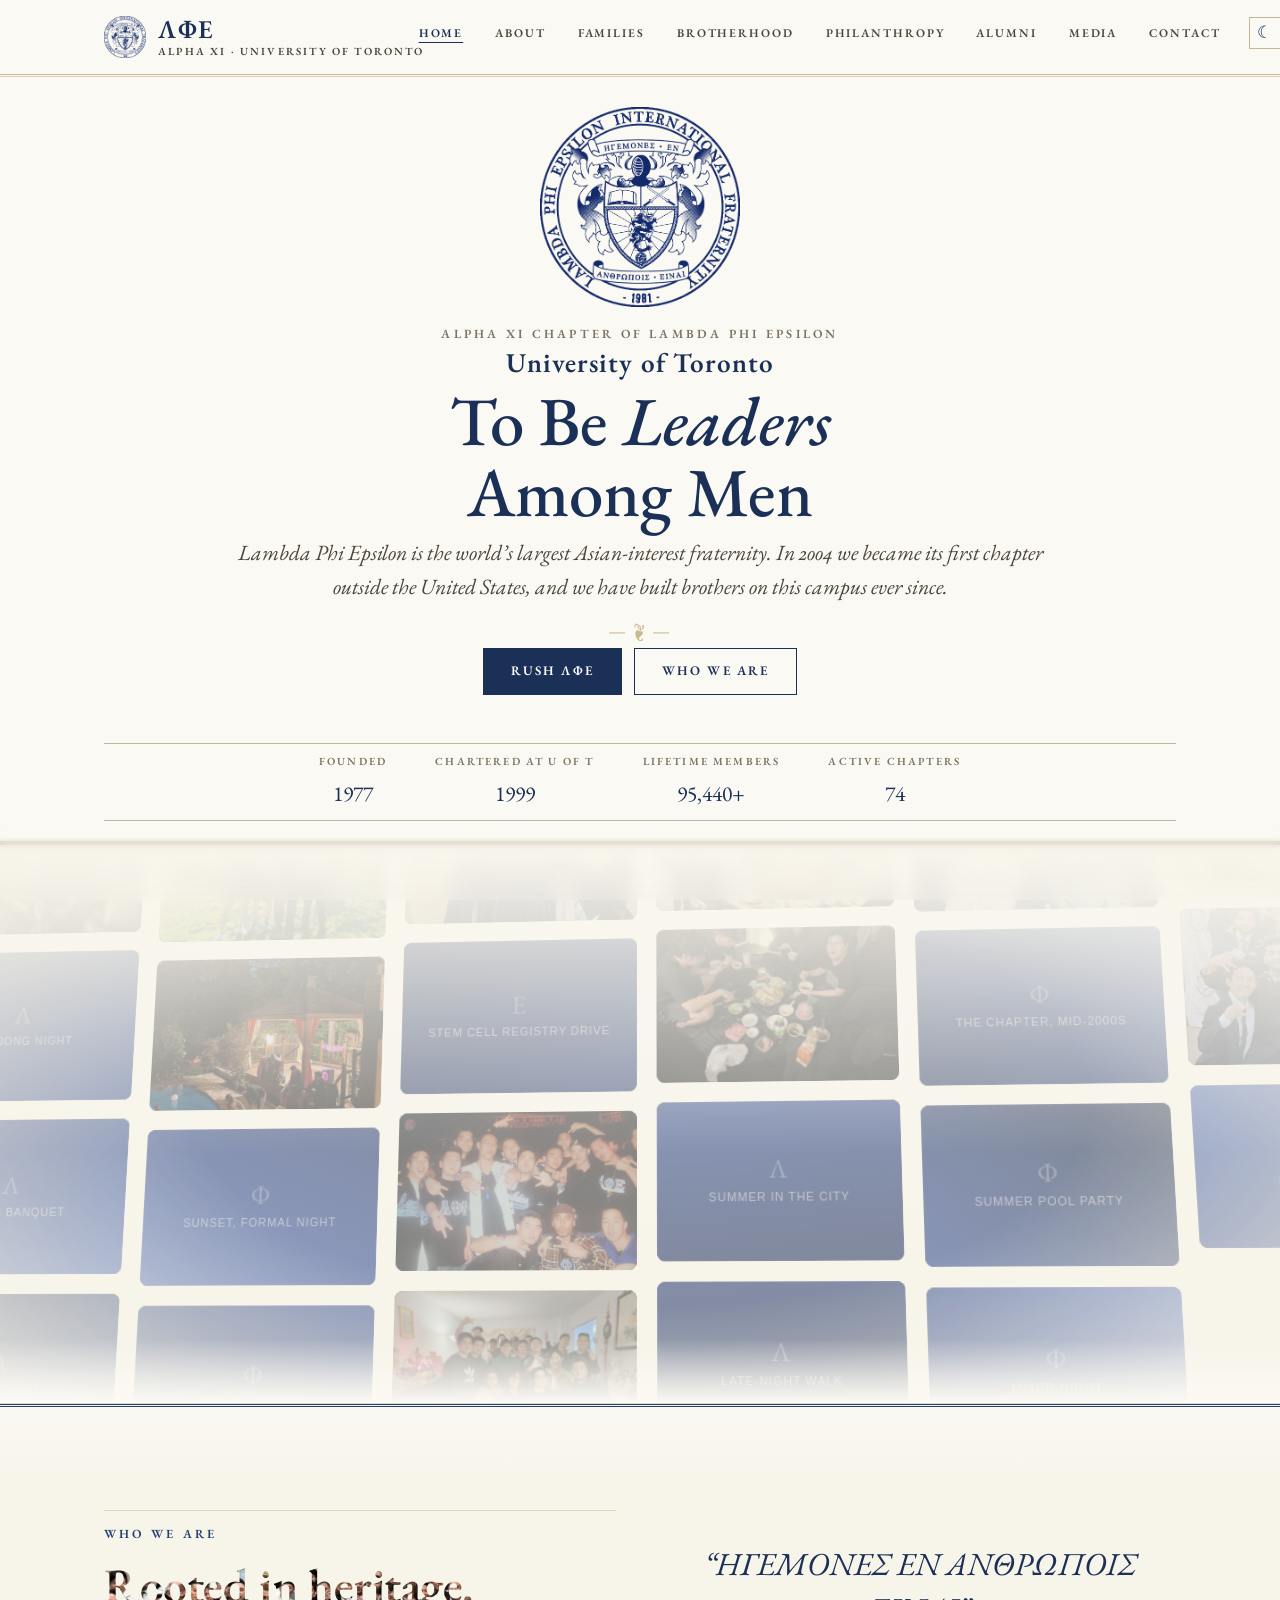
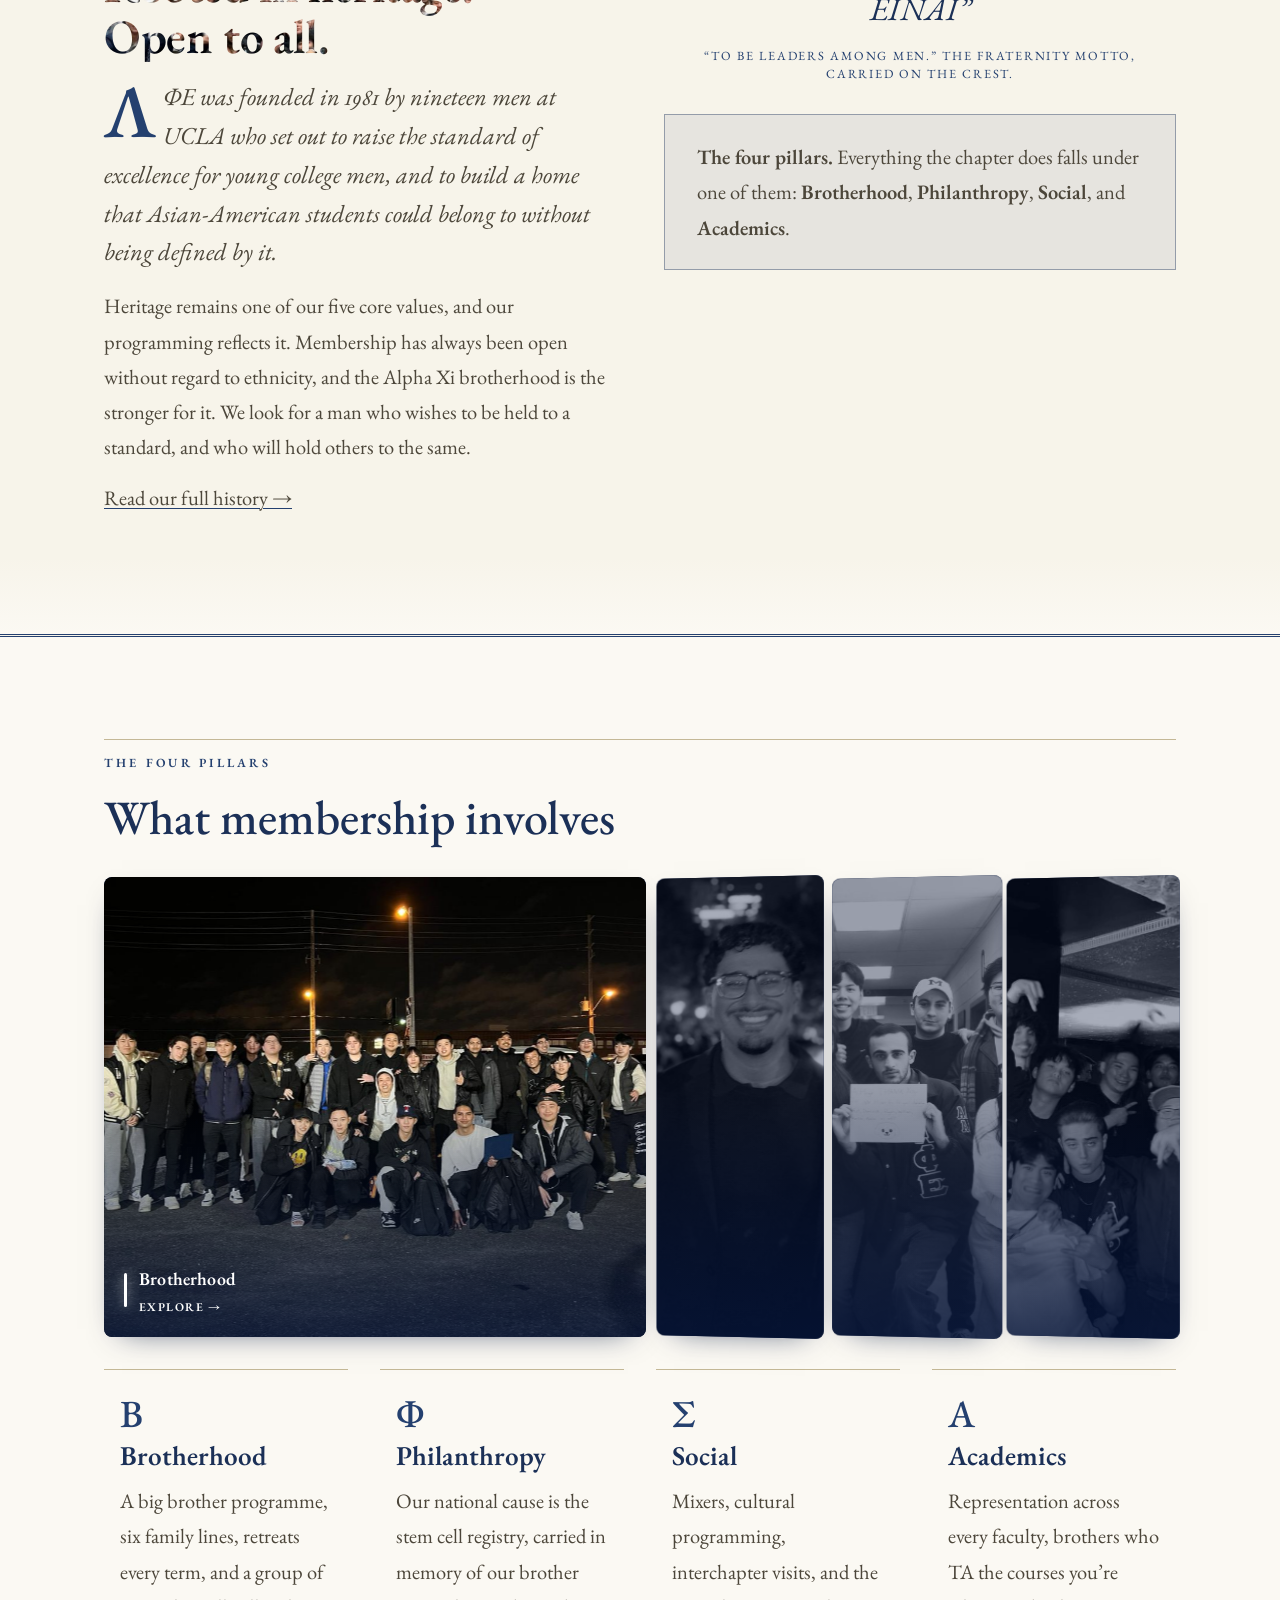
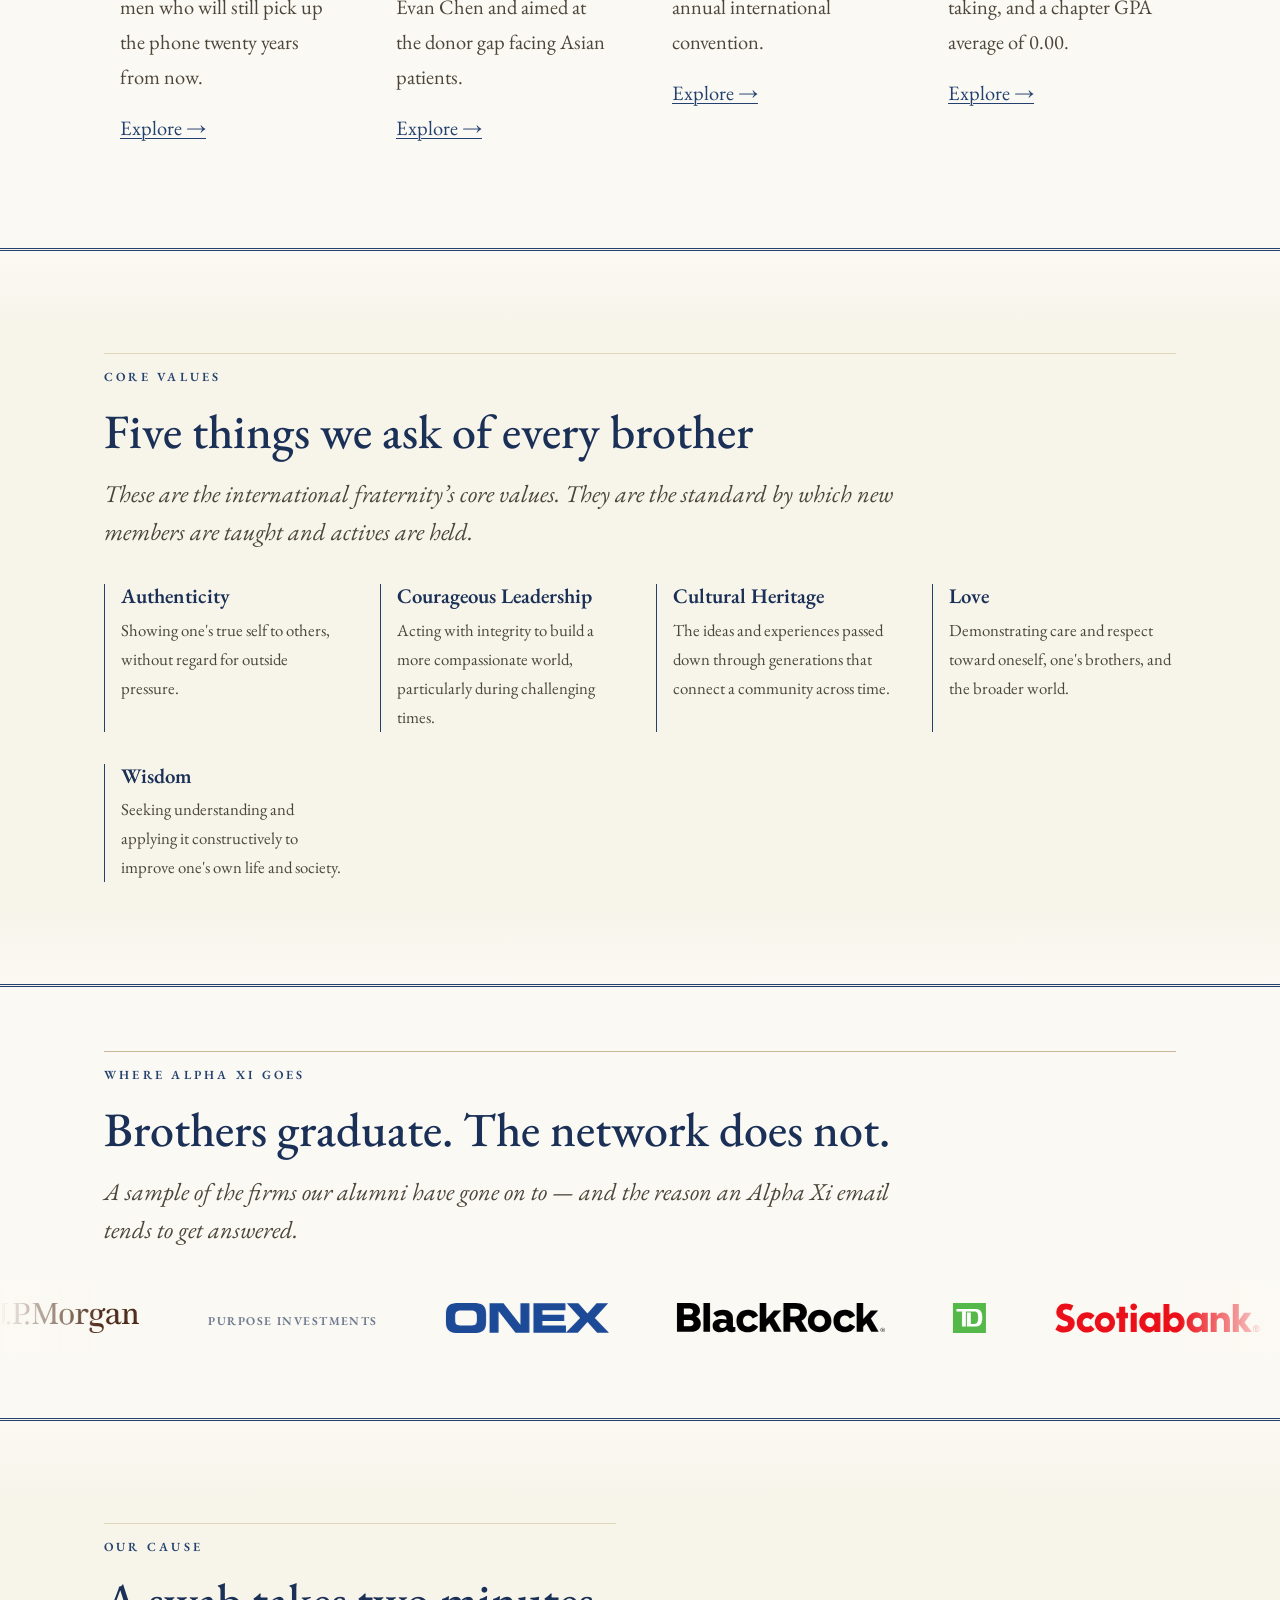
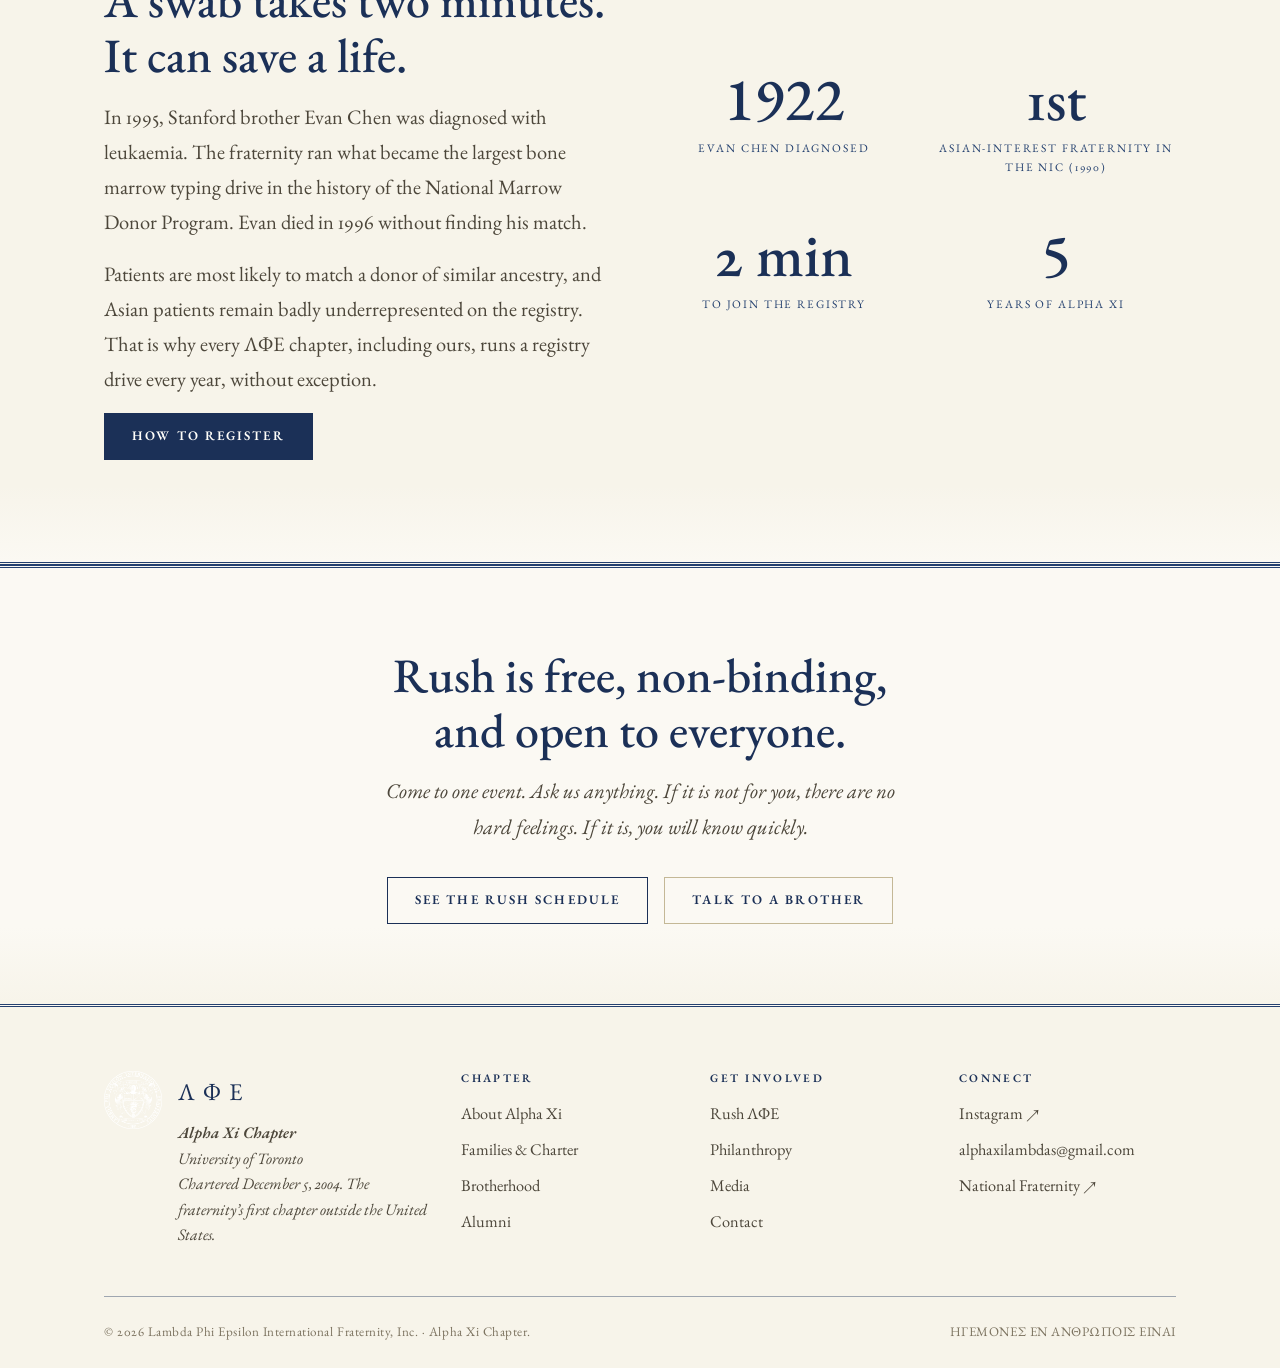
==== commit f49984cd: "Remove the strands band Unwired from all ten pages: the host element, the stylesheet, the script, an" ====
--- a/index.html
+++ b/index.html
@@ -34,7 +34,6 @@
     <link rel="stylesheet" href="assets/css/components/gradual-blur.css">
     <link rel="stylesheet" href="assets/css/components/section-fade.css">
     <link rel="stylesheet" href="assets/css/components/masthead.css">
-    <link rel="stylesheet" href="assets/css/components/strands.css">
     <link rel="stylesheet" href="assets/css/components/blur-text.css">
   <title>ΛΦΕ Alpha Xi · Lambda Phi Epsilon at the University of Toronto</title>
   <meta name="description" content="The Alpha Xi Chapter of Lambda Phi Epsilon International Fraternity at the University of Toronto · chartered in 2004 as the fraternity's first chapter outside the United States.">
@@ -50,7 +49,6 @@
 <body>
   <a class="skip" href="#main">Skip to content</a>
   <header class="site-header" id="site-header"></header>
-  <div class="strands strands--slim strands--masthead" data-strands='{}'></div>
   <main id="main">
     <!-- ===== Hero ===== -->
     <section class="hero hero--home">
@@ -261,7 +259,6 @@
   <script src="data/pillars.js"></script>
   <script src="data/logos.js"></script>
   <script src="assets/js/main.js"></script>
-  <script src="assets/js/components/strands.js"></script>
 
   <!-- Interactive components. These load after main.js on purpose: count-up reads the
        numbers that main.js injects into [data-fill] on DOMContentLoaded. -->
--- a/assets/css/components/masthead.css
+++ b/assets/css/components/masthead.css
@@ -20,15 +20,3 @@
 @media (max-width: 900px) {
   .nav__cta { min-width: 0; }
 }
-
-/* ---- 2. Strands band ----------------------------------------------------
-   The aurora sits directly under the masthead. The component paints a
-   transparent, tapered canvas, so it needs no ground of its own — only room,
-   and a little air beneath it before the page proper starts. */
-.strands--masthead {
-  margin-bottom: clamp(0.5rem, 1.5vw, 1.25rem);
-}
-
-@media print {
-  .strands { display: none; }
-}
--- a/assets/css/components/blur-text.css
+++ b/assets/css/components/blur-text.css
@@ -1,33 +1,61 @@
 /* ==========================================================================
    Lambda Phi Epsilon — Alpha Xi Chapter
    BlurText — styles for the vanilla port of the React Bits BlurText.
-   Scoped entirely to .blur-text*; restyles nothing that already exists.
-
-   Three things this file deliberately does NOT do.
+   Scoped entirely to .blur-text* and one pre-paint hook; restyles nothing
+   that already exists.
+
+   Four things this file deliberately does.
+
+   §0 hides a candidate BEFORE the first paint, and un-hides it again on its
+   own if the script never arms it. The rule needs two marks at once — a
+   class on <html> that only the script can add, and an attribute on the
+   element that only the script can stamp — so with JS disabled, blocked or
+   thrown, nothing in this file can hide anything: every heading is inked
+   from the first paint and stays that way. When the script DOES run, the
+   hiding it turns on carries its own expiry: a one-millisecond animation on
+   a 2.6s delay puts visibility back, with no script involved, so a throw
+   between "hide" and "arm" cannot leave a blank block on the page.
 
    It never hides anything on the bare .blur-text class — only
-   .blur-text--armed hides, and the script adds that at the moment it has
-   actually split the element and mounted an observer, so a page whose JS
-   never runs (or throws, or is wired without its script) shows plain, fully
-   visible text. The script backs the same guarantee from its side: it arms
-   nothing that is already on screen, and if its observer has not reported
-   within 1.5s it puts the words back rather than leave a blank heading.
-
-   It never touches the host's own opacity, transform or filter: only the
-   generated pieces move, so style.css's `.reveal { opacity: 1; transform:
-   none }` can never be in a cascade fight with this, and a future .reveal
-   fade on an ancestor would compose with it rather than be multiplied
-   against it.
-
-   And it has no per-character rules, because there is no per-character
-   split. A piece is always a whole word: one box per word keeps EB
+   .blur-text--armed hides, and the script adds that in the same task in
+   which it removes the pre-paint attribute, so the two states hand over
+   without a frame in between.
+
+   It has no per-character rules, because there is no per-character split. A
+   piece is always a whole word or a whole box: one box per word keeps EB
    Garamond's kern pairs and its fi/fl/ffi ligatures intact inside the word,
    which is the one place they do any work, and keeps the accessible name and
    a copy-paste of the heading identical to the authored text.
 
+   And it ends the motion on the SETTLED rendering rather than on an
+   identical-looking one: the last keyframe is `filter: none; transform:
+   none`, not blur(0)/translate(0), and there is no will-change anywhere.
+   Both of those exist to stop the letters re-rasterising — visibly changing
+   weight — when the animation's compositing layer goes away a moment after
+   the motion has stopped.
+
    Colour is inherited outright — nothing here names a token, so the two
    themes and the remapped palette inside .section--navy all just work.
    ========================================================================== */
+
+/* ---- 0. The pre-paint hook ---------------------------------------------- */
+/* Both marks are written by blur-text.js: the class at script evaluation,
+   the attribute on each candidate. Neither exists in the HTML, and neither
+   survives the mount pass — the script clears both in a finally clause
+   whatever happened inside it. visibility (not opacity) so nothing is
+   promoted to a layer and no stacking context is created for the fraction of
+   a second this is on; the box still measures, so every component that reads
+   its own geometry during this window reads the truth. */
+html.bt-prehide [data-bt-prehide] {
+  visibility: hidden;
+  /* The expiry. If the script is evaluated and then throws before it can
+     arm anything, this reveals the block with no script involved at all. */
+  animation: bt-prehide-expire 1ms linear 2.6s forwards;
+}
+
+@keyframes bt-prehide-expire {
+  to { visibility: visible; }
+}
 
 /* ---- 1. Host ------------------------------------------------------------ */
 /* The six numbers the keyframes read. They are declared here so the file is
@@ -40,32 +68,53 @@
   --bt-blur-mid: 3px;
   --bt-y0: -10px;      /* where a piece arrives from; +ve for direction:bottom */
   --bt-y1: 2px;        /* the small overshoot at step 1                        */
-  --bt-step: 0.3s;     /* a piece runs for two of these                        */
+  --bt-step: 0.26s;    /* a piece runs for two of these                        */
   --bt-ease: ease-out;
 }
 
 /* ---- 2. Pieces ---------------------------------------------------------- */
-/* inline-block, never flex: the pieces stay in the normal text flow so the
-   heading still wraps, still inherits its typography and still sits on the
-   same baseline grid. The reference's display:flex row would break all three.
-   line-height and vertical-align are pinned to the inherited values so the
-   box a piece occupies is exactly the box the bare word occupied. */
-.blur-text--armed .blur-text__piece {
+/* A piece is one of two things: a generated span around a single word, or an
+   authored element that could not be split and therefore fades as one box.
+   The second kind can be the host itself, which is why every rule below is
+   written twice — once as a descendant, once as a compound. */
+.blur-text--armed .blur-text__piece,
+.blur-text--armed.blur-text__piece {
+  opacity: 0;
+  filter: blur(var(--bt-blur));
+  transform: translate3d(0, var(--bt-y0), 0);
+}
+
+/* Words: inline-block, never flex. The pieces stay in the normal text flow
+   so the heading still wraps, still inherits its typography and still sits on
+   the same baseline grid — the reference's display:flex row breaks all three.
+
+   Why the line does not visibly re-wrap when the split is undone: the boxes
+   are the same boxes. line-height and vertical-align are pinned to the
+   inherited values; the whitespace BETWEEN words is left as real text nodes
+   by the script, so it still collapses and still offers the same break
+   opportunities; and style.css sets no hyphens, overflow-wrap or word-break,
+   so there is no break opportunity INSIDE a word for inline-block to have
+   taken away. The one shape that could still shift is a single word wider
+   than its line, which no heading on this site has. The unwrap itself
+   happens in the same task as the class removal, so even that would be one
+   layout, not a visible reflow. */
+.blur-text--armed .blur-text__word {
   display: inline-block;
   line-height: inherit;
   vertical-align: baseline;
-  opacity: 0;
-  filter: blur(var(--bt-blur));
-  transform: translate3d(0, var(--bt-y0), 0);
-}
-
-/* Past the piece cap the script re-parents the element's whole contents into
-   one block piece instead of splitting them, so a long paragraph fades as a
-   single unit rather than exploding into sixty animated spans. It is declared
-   after the rule above on purpose — display:block must win over the
-   inline-block there. */
-.blur-text--armed .blur-text__unit {
-  display: block;
+}
+
+/* A unit piece is an existing element and keeps its own display — block,
+   flex, inline-flex, whatever it already was. Nothing here may change its
+   layout, because at settle it has to be exactly what it was. */
+
+/* A member that hosts another component fades but never moves: a transform
+   changes what getBoundingClientRect reports, and two of the siblings in
+   this folder measure their own boxes. Declared after the rule above so it
+   wins on source order. */
+.blur-text--armed .blur-text__still,
+.blur-text--armed.blur-text__still {
+  transform: none;
 }
 
 /* ---- 3. The reveal ------------------------------------------------------ */
@@ -73,22 +122,39 @@
    half-blurred, half-opaque, just past the mark → settled. Only opacity,
    filter and transform are touched, so the whole thing stays on the
    compositor. animation-delay is written inline, per piece, by the script,
-   and the script caps the whole stagger so the last word of a heading lands
-   under ~0.85s after the first — while the heading is still on screen for a
-   reader who is scrolling at speed.
+   which also caps the whole stagger — ~0.72s from trigger to fully inked for
+   a heading, ~0.9s for a seven-part masthead, so a reader scrolling at speed
+   actually sees the ink settle rather than arriving after it has finished.
+
+   There is deliberately NO will-change. Sixty simultaneous hints are worth
+   nothing here (the browser promotes an animating filter/opacity/transform
+   on its own), and the hint outlives the motion by however long the classes
+   stay on — which is exactly the interval in which text visibly re-weights.
 
    filter creates a stacking context and a containing block for fixed
-   descendants — which is why it is confined to leaf pieces here and never
-   allowed onto the host, an ancestor, or anything above the page-level
-   [data-gradual-blur] overlay. */
-.blur-text.is-revealing .blur-text__piece {
-  will-change: opacity, filter, transform;
+   descendants — which is why a member that owns another component's host
+   gets the `still` treatment above, and why nothing above the page-level
+   [data-gradual-blur] overlay is ever given one. */
+.blur-text.is-revealing .blur-text__piece,
+.blur-text.is-revealing.blur-text__piece {
   animation-name: blur-text-in;
   animation-duration: calc(var(--bt-step) * 2);
   animation-timing-function: var(--bt-ease, ease-out);
   animation-fill-mode: both;
 }
 
+.blur-text.is-revealing .blur-text__still,
+.blur-text.is-revealing.blur-text__still {
+  animation-name: blur-text-in-still;
+}
+
+/* The last stop is `none`, not a zero-valued function. blur(0) and
+   translate3d(0,0,0) look identical but still declare a filter and a
+   transform, so the box stays on its own composited layer and its text keeps
+   the greyscale antialiasing that goes with one; dropping to `none` at 100%
+   means the final animated frame is rendered the same way the settled
+   element is, and the hand-over is invisible. CSS interpolates a filter or
+   transform list toward `none` as the identity, so the motion is unchanged. */
 @keyframes blur-text-in {
   0% {
     opacity: 0;
@@ -102,38 +168,56 @@
   }
   100% {
     opacity: 1;
-    filter: blur(0);
-    transform: translate3d(0, 0, 0);
-  }
+    filter: none;
+    transform: none;
+  }
+}
+
+@keyframes blur-text-in-still {
+  0%   { opacity: 0;  filter: blur(var(--bt-blur)); }
+  50%  { opacity: .5; filter: blur(var(--bt-blur-mid)); }
+  100% { opacity: 1;  filter: none; }
 }
 
 /* ---- 4. Reduced motion -------------------------------------------------- */
-/* The script never splits an element under reduced motion, so in practice
-   none of these selectors can match. This block exists for the two seams
-   where they could: a preference switched on mid-reveal, and a stylesheet
-   that outlives the script. In both cases the pieces must be plain, settled
-   text — never a half-played frame and never a blurred word left on screen. */
+/* The script never pre-hides, splits or arms anything under reduced motion,
+   so in practice none of these selectors can match. This block exists for the
+   two seams where they could: a preference switched on mid-reveal, and a
+   stylesheet that outlives the script. In both cases the text must be plain
+   and settled — never a half-played frame, never a blurred word, and above
+   all never a hidden one. */
 @media (prefers-reduced-motion: reduce) {
+  html.bt-prehide [data-bt-prehide] {
+    visibility: visible !important;
+    animation: none !important;
+  }
   .blur-text--armed .blur-text__piece,
-  .blur-text.is-revealing .blur-text__piece {
+  .blur-text--armed.blur-text__piece,
+  .blur-text.is-revealing .blur-text__piece,
+  .blur-text.is-revealing.blur-text__piece {
     animation: none !important;
     opacity: 1 !important;
     filter: none !important;
     transform: none !important;
-    will-change: auto !important;
   }
 }
 
 /* ---- 5. Print ----------------------------------------------------------- */
 /* This site's whole argument is that it is set as on a printed page, so on
-   actual paper the ink is simply there. */
+   actual paper the ink is simply there — including a block that had not been
+   scrolled to when the print was taken. */
 @media print {
+  html.bt-prehide [data-bt-prehide] {
+    visibility: visible !important;
+    animation: none !important;
+  }
   .blur-text--armed .blur-text__piece,
-  .blur-text.is-revealing .blur-text__piece {
+  .blur-text--armed.blur-text__piece,
+  .blur-text.is-revealing .blur-text__piece,
+  .blur-text.is-revealing.blur-text__piece {
     animation: none !important;
     opacity: 1 !important;
     filter: none !important;
     transform: none !important;
-    will-change: auto !important;
-  }
-}
+  }
+}
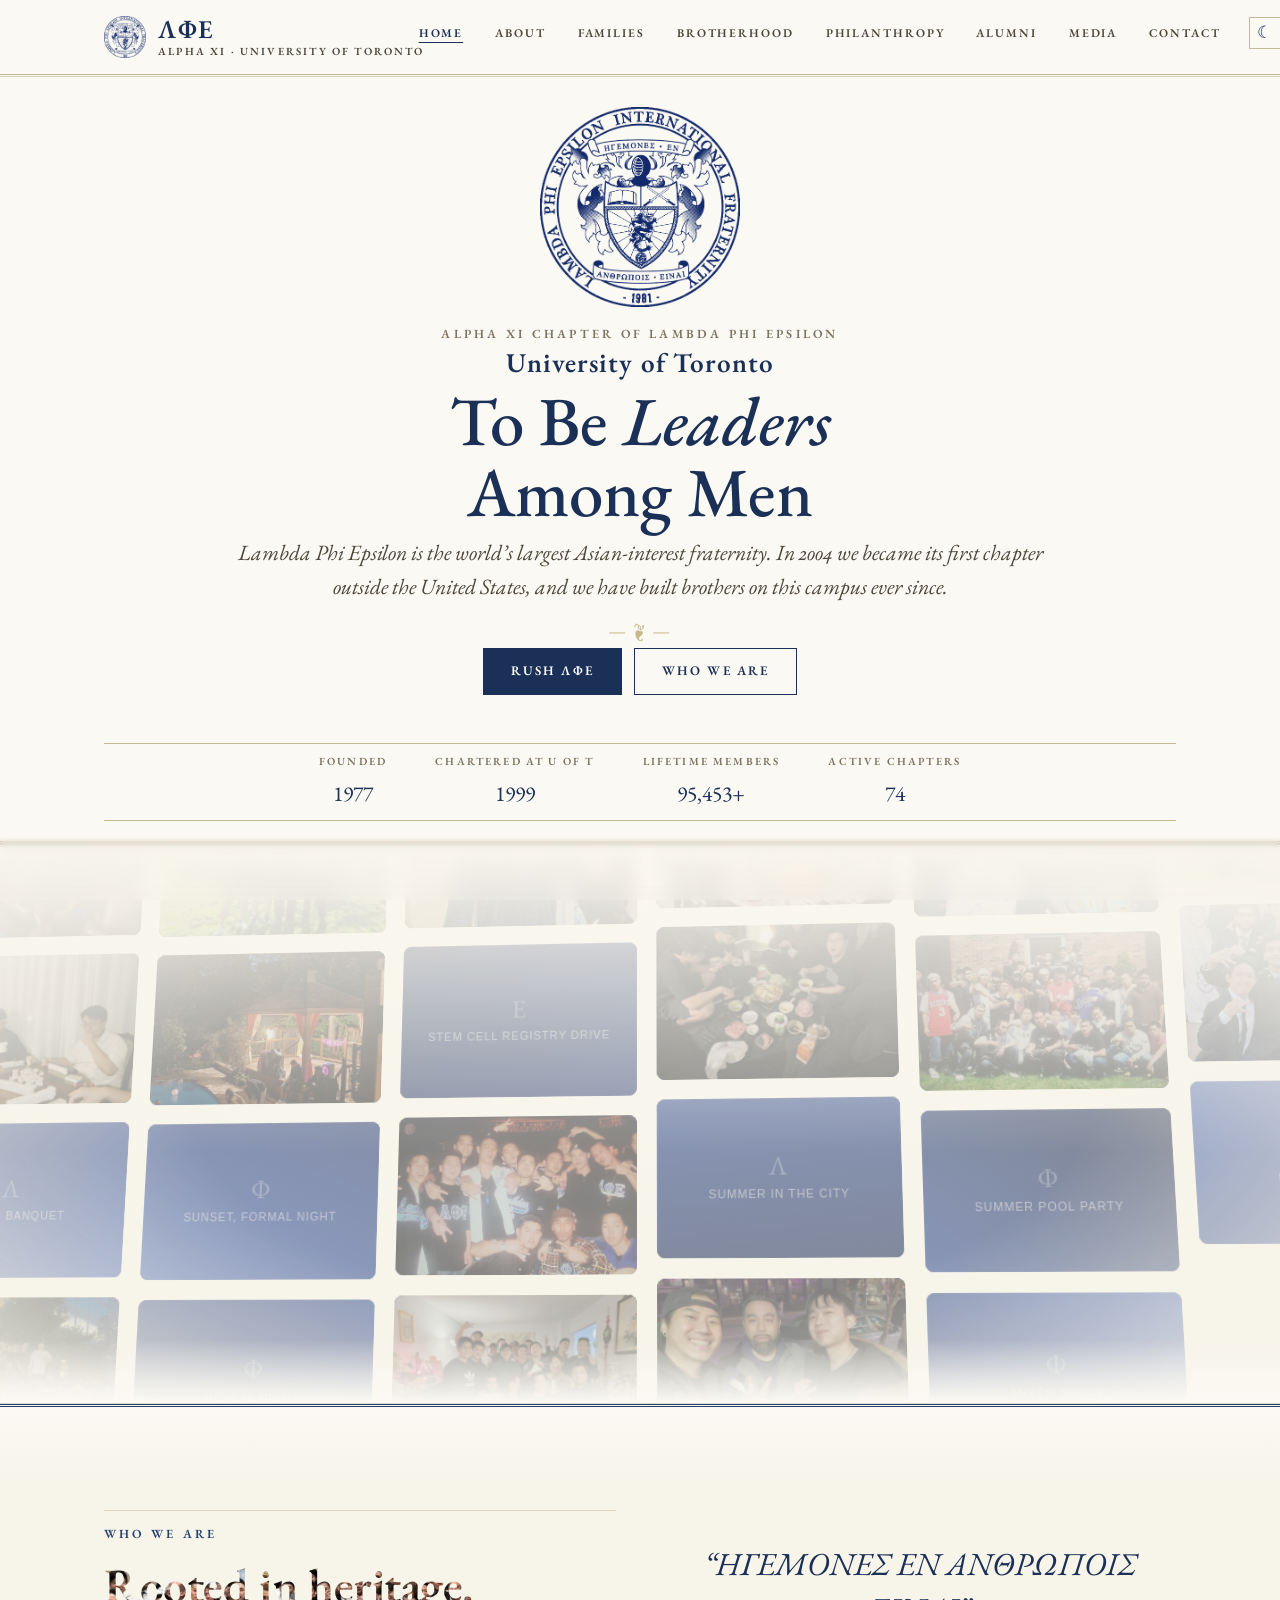
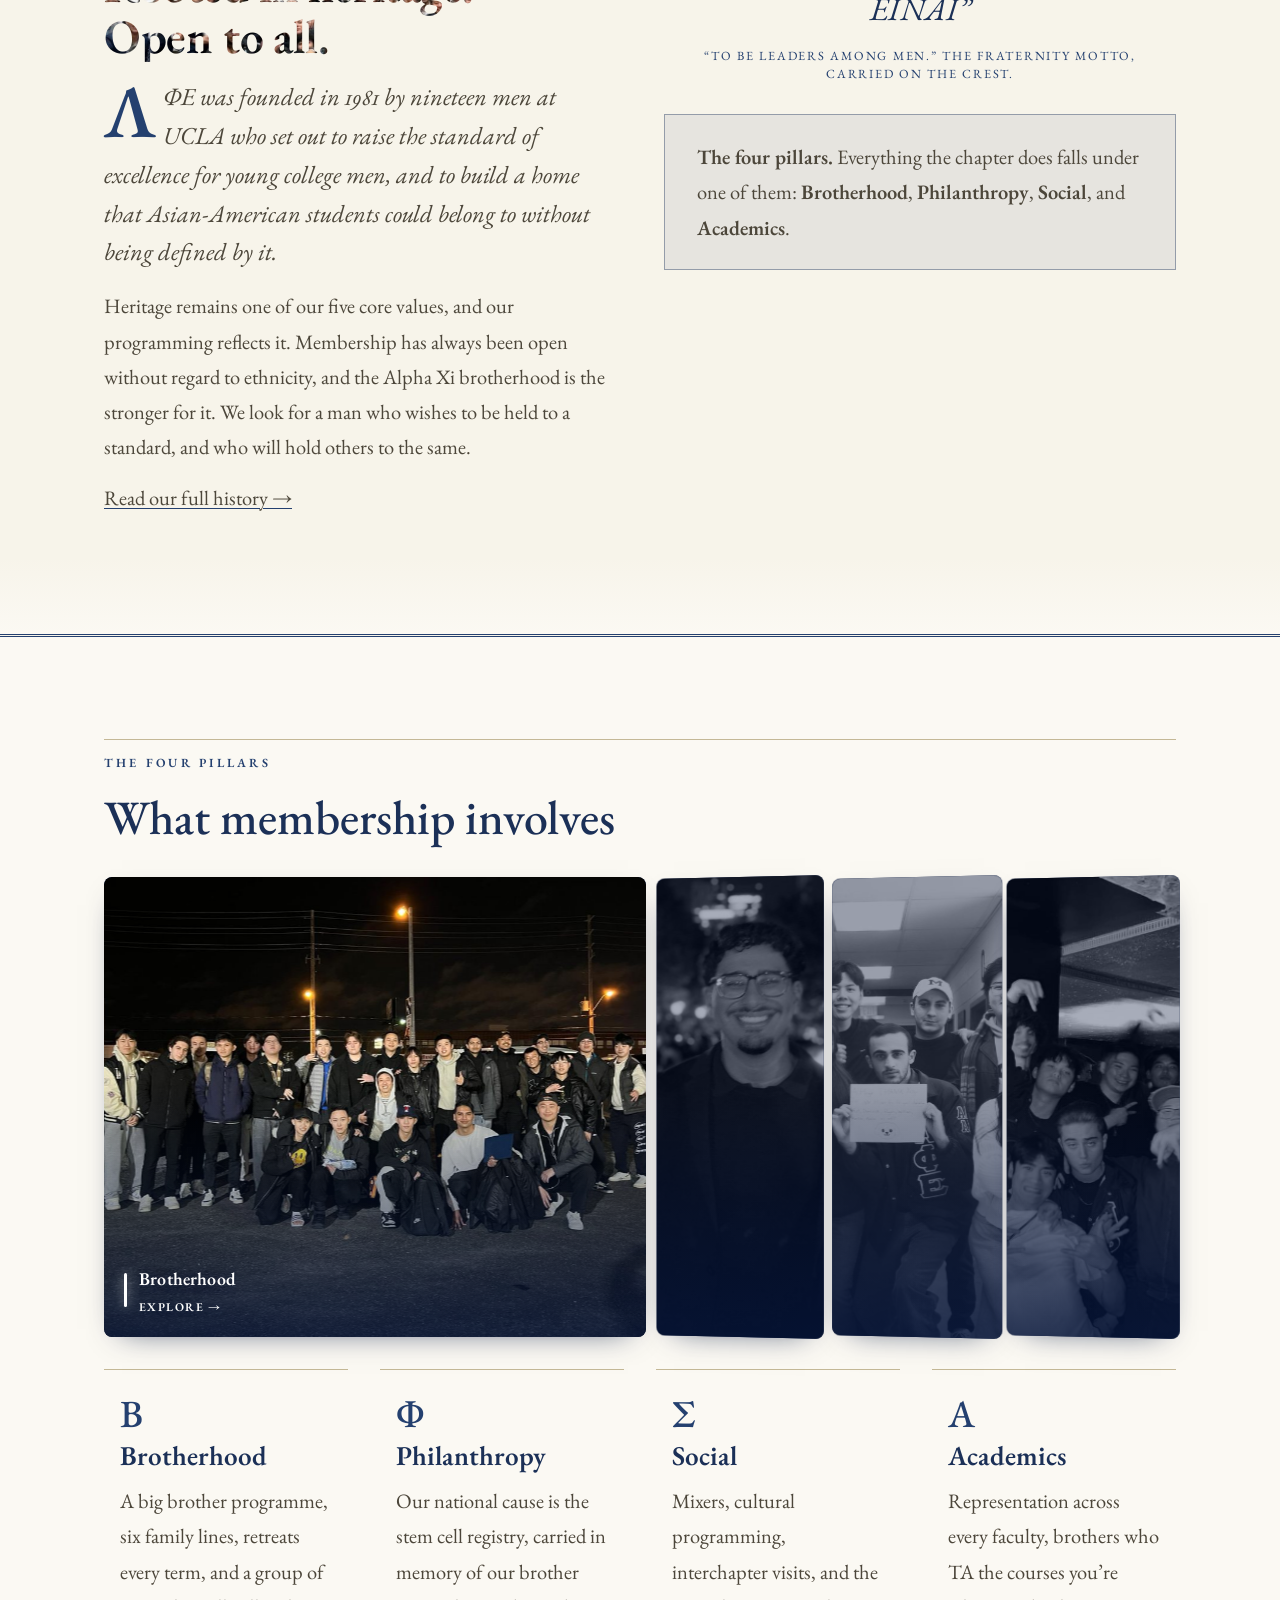
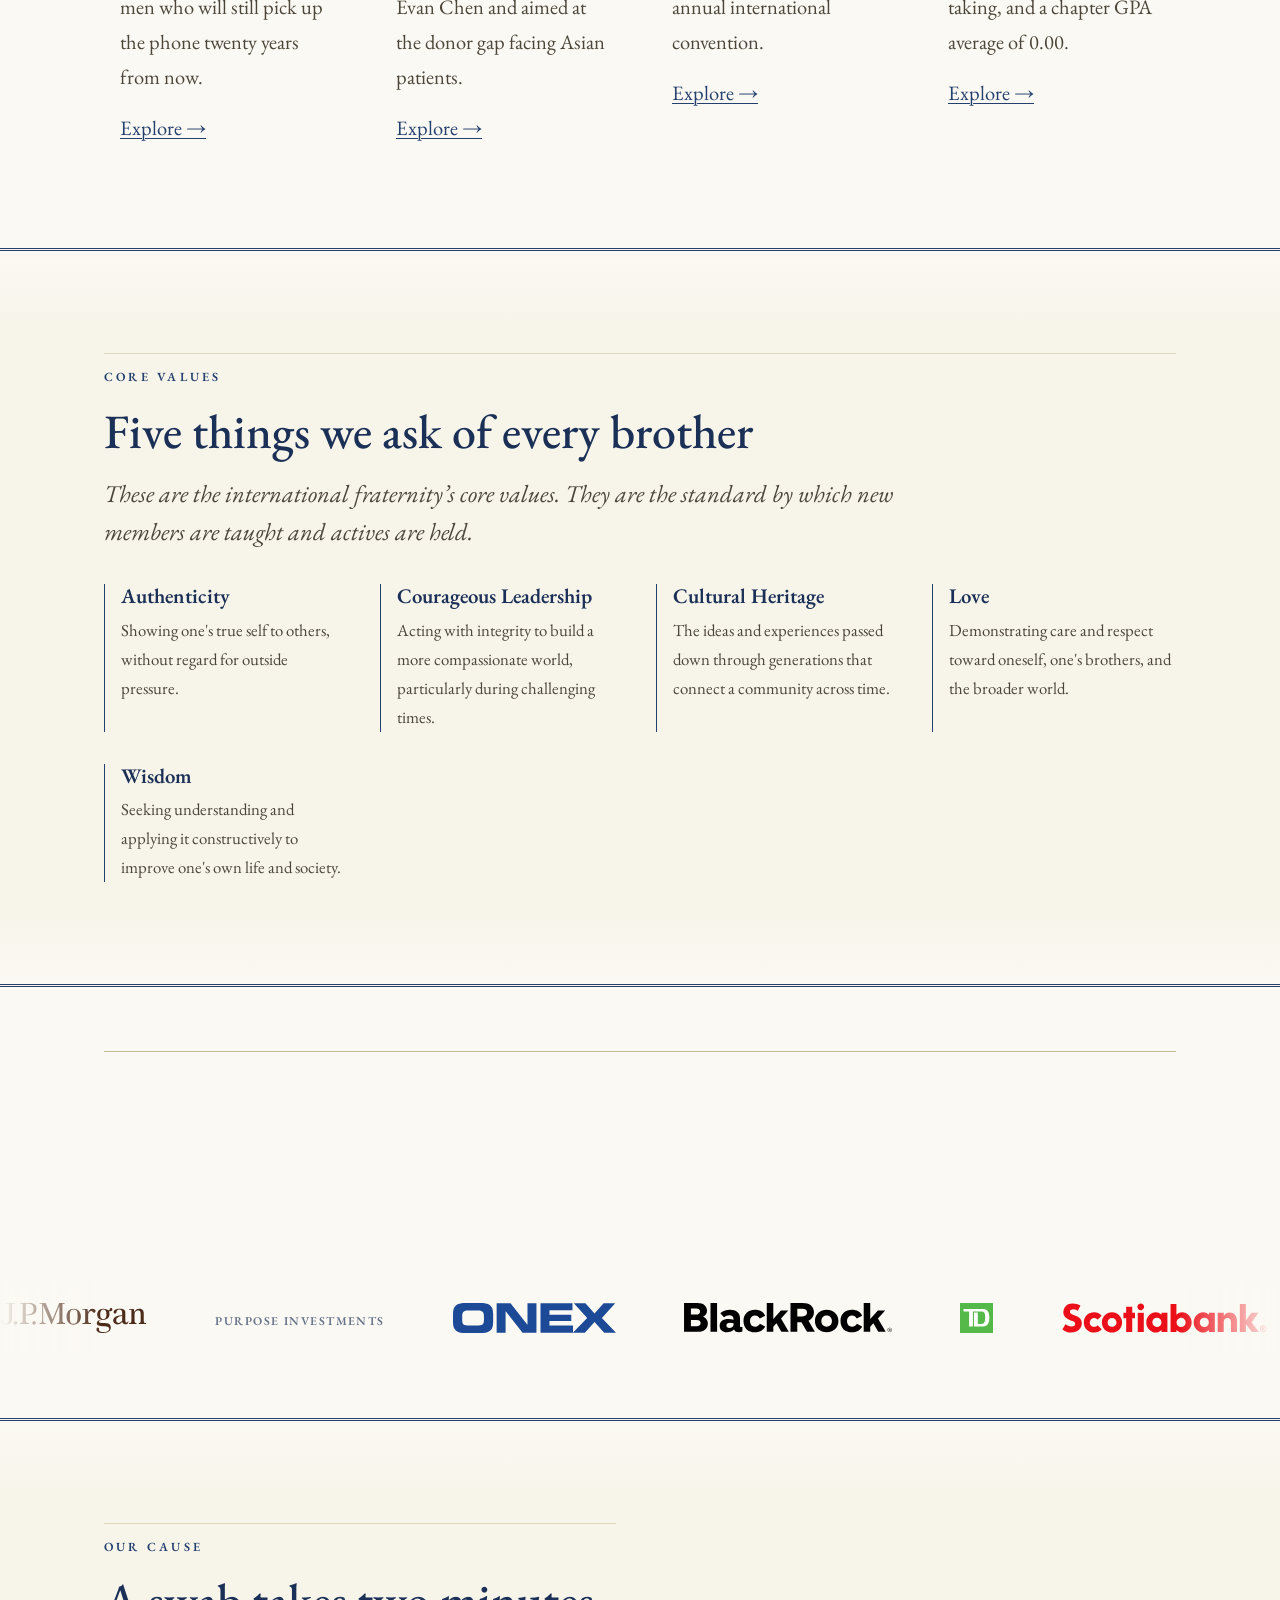
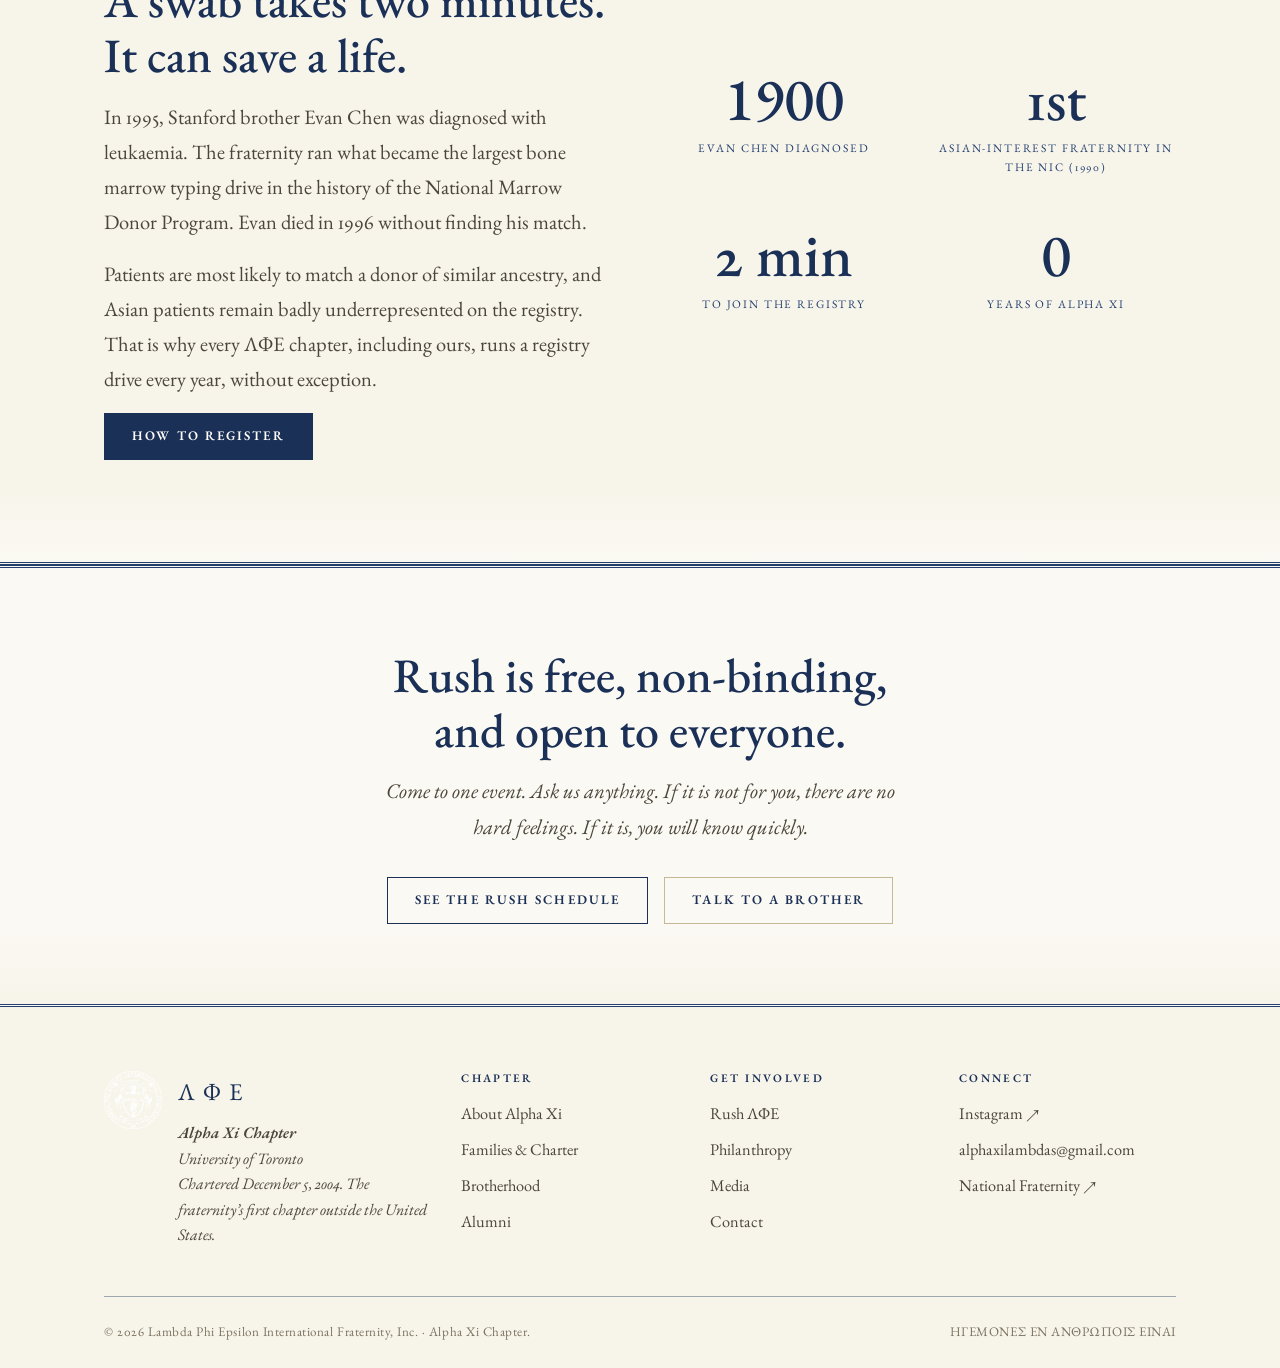
==== commit c020c846: "Blur-text: sweep every section, not just the hero and the closing band The component's own defaults " ====
--- a/index.html
+++ b/index.html
@@ -1,5 +1,5 @@
 <!DOCTYPE html>
-<html lang="en" data-root="">
+<html lang="en" data-root="" data-blur-text-targets=".hero__inner, .page-head__inner, .section > .wrap, .cta-band > .wrap">
 <head>
 <meta charset="utf-8">
     <meta name="viewport" content="width=device-width, initial-scale=1">
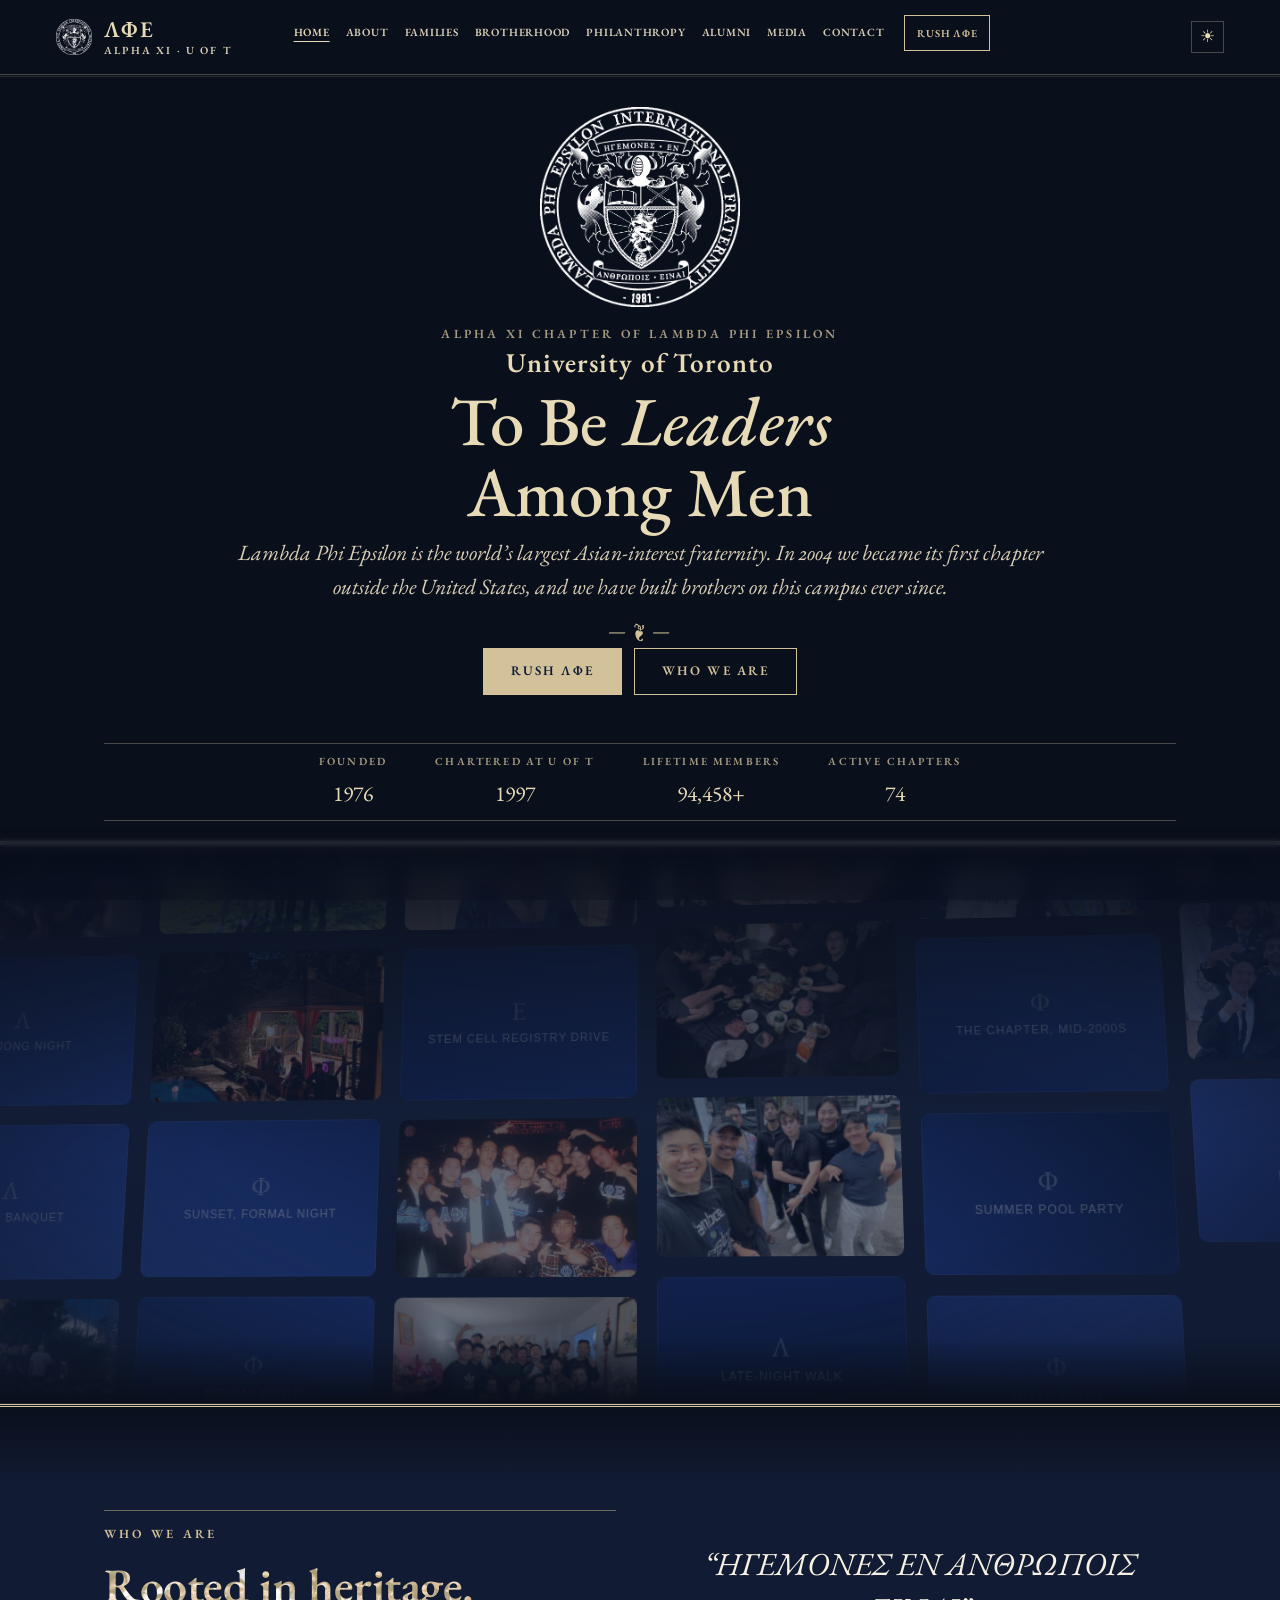
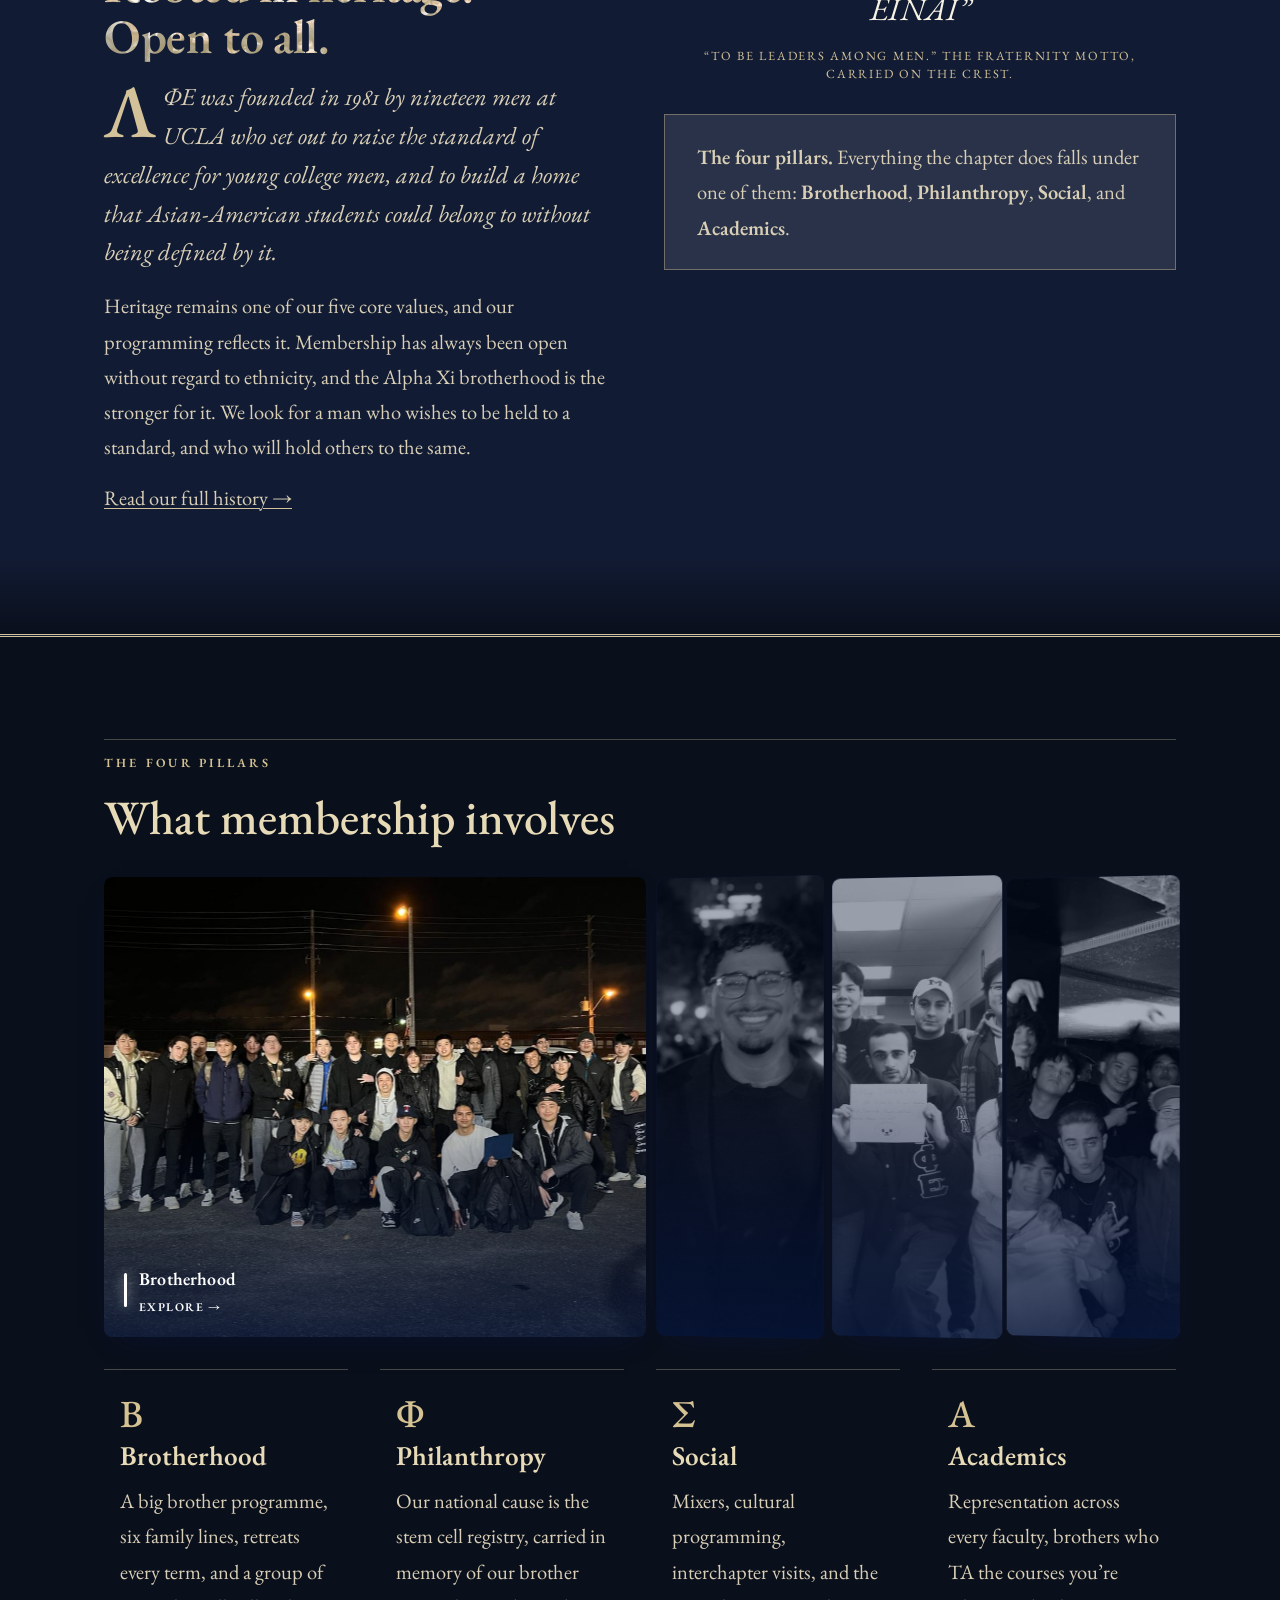
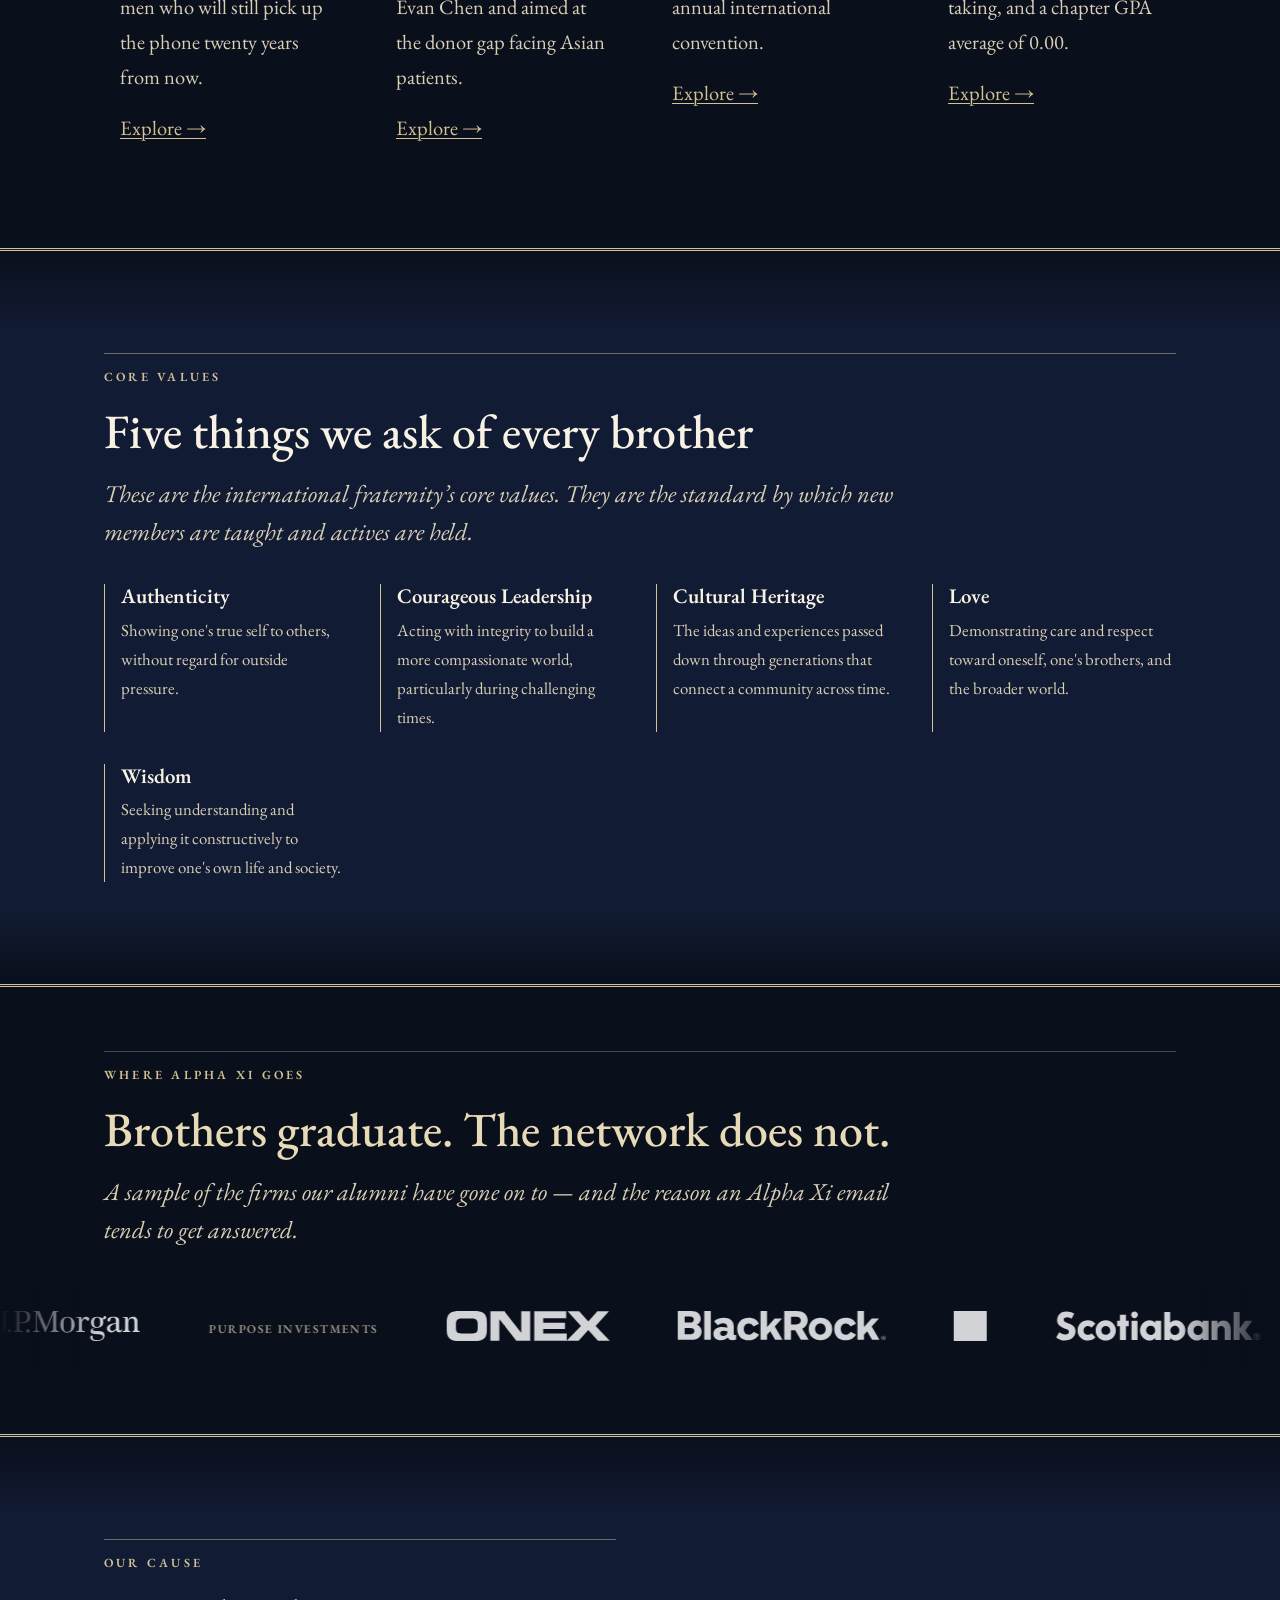
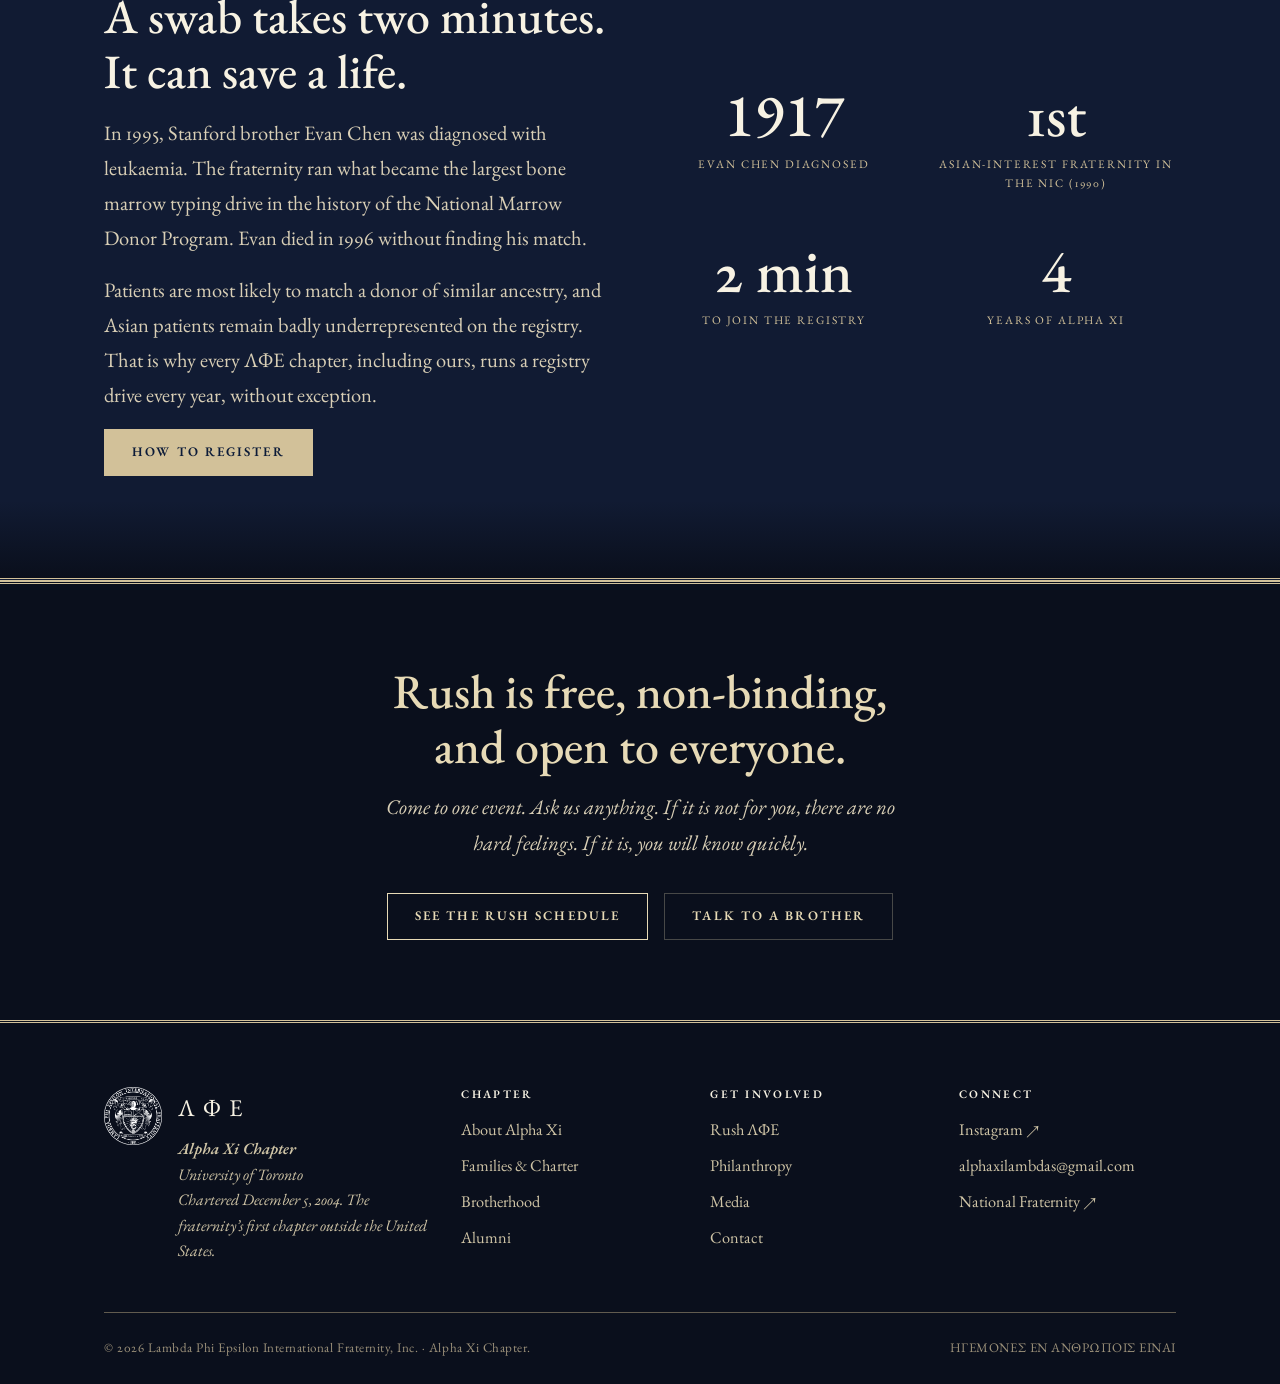
==== commit ee9d060a: "Open in the dark impression by default A visitor who has expressed no preference is shown the dark p" ====
--- a/index.html
+++ b/index.html
@@ -3,16 +3,15 @@
 <head>
 <meta charset="utf-8">
     <meta name="viewport" content="width=device-width, initial-scale=1">
-    <meta name="color-scheme" content="light dark">
+    <meta name="color-scheme" content="dark light">
     <script>
       /* Pre-paint the chosen impression before any CSS lands, so the page
          never flashes the wrong theme. Mirrors assets/js/theme.js. */
       (function () {
         try {
           var t = localStorage.getItem("lphie-theme");
-          if (t !== "light" && t !== "dark") {
-            t = (window.matchMedia && window.matchMedia("(prefers-color-scheme: dark)").matches) ? "dark" : "light";
-          }
+          /* Dark is the default impression; only a stored choice overrides it. */
+          if (t !== "light" && t !== "dark") { t = "dark"; }
           document.documentElement.setAttribute("data-theme", t);
         } catch (e) {}
       })();
--- a/assets/css/components/masked-heading.css
+++ b/assets/css/components/masked-heading.css
@@ -73,52 +73,93 @@
   display: block;
 }
 
+/* The media box holds a STACK now, not a single child: the gradient floor,
+   then one element per photograph, then the tint (§8). `isolation` is what
+   confines the tint's blending to that stack — it must composite with the
+   photograph beneath it and with nothing else on the page. (will-change
+   already opens a stacking context here; saying it outright means the
+   guarantee does not quietly depend on a performance hint.) */
 .masked-heading__media {
   position: absolute;
   inset: 0;
   display: block;
+  isolation: isolate;
   will-change: transform, filter;
   backface-visibility: hidden;
 }
 
-.masked-heading__source {
+/* Every layer fills the media box and stacks in source order. Absolute
+   positioning is what lets several coexist: the component used to hold exactly
+   one child here and reassign its src, which is what blanked the letterforms
+   mid-swap for <video> (HTMLMediaElement.load() drops the presented frame,
+   resets readyState to HAVE_NOTHING and re-fetches — an <img>'s pending-request
+   model has no equivalent, which is why the bug was invisible for images). */
+.masked-heading__layer {
+  position: absolute;
+  inset: 0;
   display: block;
   width: 100%;
   height: 100%;
+}
+
+.masked-heading__source {
   object-fit: cover;
   user-select: none;
   -webkit-user-select: none;
   -webkit-user-drag: none;
-}
-
-/* ---- 5. Gradient fallback -------------------------------------------------
-   This is the state the site ships in until the exec board drops a wide
-   chapter photo at assets/img/masked-heading.jpg. It is not a placeholder
-   stand-in for a broken image — it is a finished treatment: a deep brand-navy
-   field with a royal-blue core and a slow-moving highlight. It inherits the
-   drift/parallax transform from .masked-heading__media for free, and adds its
-   own internal motion so the letterforms never look like flat fill.
-   Pure CSS — no external request, so it works over file://.
+  opacity: 1;
+  transition: opacity 220ms ease;
+}
+
+/* A photograph that is not the current one. It stays in the DOM, fetched and
+   decoded, so coming back to it is a crossfade and not a request. Opacity, not
+   display/visibility: a hidden <video> must keep its decoded buffer. */
+.masked-heading__source.is-hidden { opacity: 0; }
+
+/* ---- 5. The gradient floor ------------------------------------------------
+   Not a fallback state any more — a LAYER, the bottom one, always present and
+   never removed. It is what the letterforms show while a photograph is still
+   arriving, if a path is wrong, if a file will not decode, and across the
+   instant a <video> re-buffers. That is what makes "the letters are never
+   empty" a structural property rather than a promise.
+
+   It is also the whole treatment when no photograph is wired at all: a deep
+   field with a royal core and a slow-moving highlight, drifting with the media
+   transform for free. Pure CSS — no request, so it works over file://.
+
+   EVERY COLOUR HERE IS A LITERAL. It used to be written in --navy-* tokens,
+   which looked tidy and was wrong twice over: style.css remaps --navy-900 to
+   var(--plate-onaccent) inside .section--navy (i.e. to #FBF9F3, near-white, in
+   the light impression) and the dark theme redefines --navy-700 and --navy-500
+   as parchment. The "fixed brand navy" gradient was therefore neither fixed nor
+   navy at the one place the component is mounted.
    -------------------------------------------------------------------------- */
 .masked-heading__fill {
-  position: relative;
   overflow: hidden;
-  background-color: var(--navy-700, #12296B);
+  background-color: #12296B;
   background-image:
-    /* upper-left royal glow (--navy-400) */
+    /* upper-left royal glow */
     radial-gradient(115% 150% at 8% 4%, rgba(95, 128, 220, 0.95) 0%, rgba(95, 128, 220, 0) 58%),
-    /* lower-right deep shadow (--navy-900) */
+    /* lower-right deep shadow */
     radial-gradient(105% 140% at 96% 96%, rgba(6, 21, 60, 1) 0%, rgba(6, 21, 60, 0) 62%),
-    /* the base sweep, navy-900 -> navy-700 -> navy-500 -> navy-800 */
-    linear-gradient(112deg,
-      var(--navy-900, #061539) 0%,
-      var(--navy-700, #12296B) 34%,
-      var(--navy-500, #2A50B4) 58%,
-      var(--navy-800, #0B1E52) 100%);
+    /* the base sweep */
+    linear-gradient(112deg, #061539 0%, #12296B 34%, #2A50B4 58%, #0B1E52 100%);
   background-repeat: no-repeat;
   background-size: 190% 190%, 190% 190%, 240% 240%;
   background-position: 6% 12%, 94% 88%, 20% 50%;
   animation: mh-fill-drift 24s ease-in-out infinite alternate;
+}
+
+/* On a dark ground the same field is struck in gilt instead. The duotone in §8
+   would carry a navy one anyway (screen() cannot leave a pixel below the gilt
+   tint), but screening navy up produces a muddy warm grey where the impression
+   asks for gold, so the floor changes plate along with everything else. */
+.masked-heading--on-dark .masked-heading__fill {
+  background-color: #6E5F3C;
+  background-image:
+    radial-gradient(115% 150% at 8% 4%, rgba(239, 228, 196, 0.9) 0%, rgba(239, 228, 196, 0) 58%),
+    radial-gradient(105% 140% at 96% 96%, rgba(62, 53, 32, 1) 0%, rgba(62, 53, 32, 0) 62%),
+    linear-gradient(112deg, #3E3520 0%, #6E5F3C 34%, #C9B98E 58%, #EFE4C4 100%);
 }
 
 /* A single soft sheen crossing the letterforms, on a different period so the
@@ -159,6 +200,8 @@
   .masked-heading__fill::after { animation: none; }
   .masked-heading__reveal { will-change: auto; }
   .masked-heading__media { will-change: auto; }
+  /* The photograph still swaps; it just cuts instead of dissolving. */
+  .masked-heading__source { transition: none; }
 }
 
 /* ---- 7. Last-ditch fallback ----------------------------------------------- */
@@ -169,3 +212,82 @@
   .masked-heading__measure { color: inherit; }
   .masked-heading__reveal { display: none; }
 }
+
+/* ---- 8. The duotone -------------------------------------------------------
+   These letters are windows, so they read only where what is inside them runs
+   opposite the ground behind the page. This layer makes that true by
+   construction instead of asking the photograph to be true by luck.
+
+   It is one flat colour composited over the whole media stack:
+
+     LIGHT ground   multiply toward #365A93.
+                    multiply(a, t) = a * t <= t per channel, so no pixel can
+                    come out lighter than the ink. The ink itself is the worst
+                    case, and it is 5.80:1 on #F0EBDC (the .section--navy plate
+                    in the light impression) and 6.56:1 on the page's #FBF9F3.
+
+     DARK ground    screen toward #A89A75.
+                    screen(a, t) = 1 - (1-a)(1-t) >= t per channel, so no pixel
+                    can come out darker than the gilt: 5.18:1 on #17294B (the
+                    same plate in the dark impression) and 6.87:1 on #0A0F1C.
+
+   Those are floors for every pixel, not averages. Measured across all eleven
+   candidate photographs in assets/img, at both extremes of the drift envelope:
+   worst single pixel 5.80:1 light and 5.18:1 dark, 0.0% of pixels below 3:1 on
+   either — where the same photographs raw run 1.49:1 to 8.13:1 with as much as
+   92% of the visible band below 3:1. Tonal variation survives the compression
+   (sd of CIE L* 5.9-11.2 against 17-28 raw), so this reads as a duotone print,
+   not as flat fill — which is the idiom of the rest of the site anyway.
+
+   WHAT THIS REPLACED. Three rules keyed off the wrong things:
+     - brightness(2.15) contrast(0.88) saturate(0.62) applied whenever only ONE
+       photograph was wired. It keyed on "how many files" and not on "how bright
+       the file is", so on a bright frame — the single likeliest way to ship it
+       — it clamped up to 64% of the visible band to pure white, and on the dark
+       frame it was written for it still left 46.7% below 3:1.
+     - brightness(1.06) contrast(0.9) applied whenever TWO were wired. It was
+       switched on at mount and never reconsidered, so it took effect the
+       instant the theme flipped and stayed in force for the whole of the second
+       file's download — treating the light impression's photograph as though it
+       were the dark impression's.
+     - brightness(1.9) on the gradient, justified by a "fixed brand navy" that
+       §5 explains was not fixed and not navy.
+   None of them are needed now, and none of them could have been made safe: a
+   filter chosen ahead of time cannot know what it will be handed.
+
+   The polarity class comes from the JS, which reads the ground off the DOM
+   rather than assuming the page's --paper. See masked-heading.js §2.
+   -------------------------------------------------------------------------- */
+.masked-heading__tint { pointer-events: none; }
+
+/* Before the JS has read the ground — and if it never can — follow the theme
+   attribute, which is right for every plate on this site. Mutually exclusive
+   with the measured classes below, so the two never race on specificity. */
+.masked-heading:not(.masked-heading--on-light):not(.masked-heading--on-dark)
+  .masked-heading__tint {
+  background-color: #365A93;
+  mix-blend-mode: multiply;
+}
+[data-theme="dark"] .masked-heading:not(.masked-heading--on-light):not(.masked-heading--on-dark)
+  .masked-heading__tint {
+  background-color: #A89A75;
+  mix-blend-mode: screen;
+}
+
+.masked-heading--on-light .masked-heading__tint {
+  background-color: #365A93;
+  mix-blend-mode: multiply;
+}
+
+.masked-heading--on-dark .masked-heading__tint {
+  background-color: #A89A75;
+  mix-blend-mode: screen;
+}
+
+/* No blend modes at all (pre-2015 engines that still claim clip-path: url()).
+   Flat alpha over the photograph is weaker but still bounded: 90% of the ink
+   over the brightest possible pixel is 4.59:1 on the light plate, 90% of the
+   gilt over the darkest is 4.22:1 on the dark one. */
+@supports not ((mix-blend-mode: multiply) and (mix-blend-mode: screen)) {
+  .masked-heading__tint { mix-blend-mode: normal; opacity: 0.9; }
+}
--- a/assets/css/components/masthead.css
+++ b/assets/css/components/masthead.css
@@ -20,3 +20,77 @@
 @media (max-width: 900px) {
   .nav__cta { min-width: 0; }
 }
+
+/* ---- 2. Masthead layout -------------------------------------------------
+   Three zones on one rule: the chapter's mark hard left, the itinerary
+   centred, the impression switch hard right. A grid rather than a flex row,
+   because only equal outer tracks put the itinerary at the TRUE centre of the
+   page instead of merely between its neighbours. */
+.nav {
+  display: grid;
+  grid-template-columns: 1fr auto 1fr;
+  gap: var(--sp-4);
+}
+
+.nav__brand { justify-self: start; margin-right: 0; }
+.nav__links { justify-self: center; }
+
+.nav__end {
+  justify-self: end;
+  display: flex;
+  align-items: center;
+  gap: var(--sp-2);
+}
+
+.nav__theme { margin-left: 0; }
+
+@media (max-width: 900px) {
+  /* The itinerary drops out of flow into the menu, leaving mark and switch. */
+  .nav { grid-template-columns: 1fr auto; }
+
+  /* The switch lives beside the menu button now, not inside the menu, so it
+     keeps its engraved-square shape rather than the full-width menu row. */
+  .nav__theme {
+    width: 2.05rem;
+    height: 2.05rem;
+    margin-top: 0;
+    padding-block: 0;
+    font-size: 1.05rem;
+  }
+  .nav__theme .visually-hidden {
+    position: absolute; width: 1px; height: 1px; margin: -1px;
+    overflow: hidden; clip: rect(0 0 0 0); white-space: nowrap;
+  }
+}
+
+/* The three zones only sit true if they FIT. Nine engraved links, a plate, a
+   crest and a full chapter line overrun the standard measure at ordinary
+   laptop widths, and an overrun collapses the outer tracks and throws the
+   itinerary off centre. So the masthead runs to a wider measure than the
+   page, its lettering is set tighter than body small-caps, and the chapter
+   line drops to its short form well before the row would crowd. */
+.site-header .wrap.nav {
+  max-width: min(1440px, 95vw);
+  padding-inline: clamp(1rem, 2vw, 1.5rem);
+}
+
+.nav__links a {
+  padding-inline: var(--sp-1);
+  letter-spacing: .07em;
+  font-size: .69rem;
+}
+
+.nav__cta {
+  padding-inline: var(--sp-3) !important;
+  font-size: .67rem !important;
+  letter-spacing: .1em;
+}
+
+.nav__crest { width: 36px; height: 36px; }
+.nav__letters { font-size: 1.4rem; }
+
+/* The full chapter line is the first thing to go as the row tightens. */
+@media (max-width: 1500px) {
+  .nav__chapter--full { display: none; }
+  .nav__chapter--short { display: inline; }
+}
--- a/assets/css/components/blur-text.css
+++ b/assets/css/components/blur-text.css
@@ -6,15 +6,19 @@
 
    Four things this file deliberately does.
 
-   §0 hides a candidate BEFORE the first paint, and un-hides it again on its
-   own if the script never arms it. The rule needs two marks at once — a
-   class on <html> that only the script can add, and an attribute on the
-   element that only the script can stamp — so with JS disabled, blocked or
-   thrown, nothing in this file can hide anything: every heading is inked
-   from the first paint and stays that way. When the script DOES run, the
-   hiding it turns on carries its own expiry: a one-millisecond animation on
-   a 2.6s delay puts visibility back, with no script involved, so a throw
-   between "hide" and "arm" cannot leave a blank block on the page.
+   §0 hides a candidate that has NOT yet been painted, and un-hides it again
+   on its own if the script never arms it. The rule needs two marks at once —
+   a class on <html> that only the script can add, and an attribute on the
+   element that only the script can stamp, and which it stamps only after
+   checking the Paint Timing API — so with JS disabled, blocked or thrown,
+   nothing in this file can hide anything: every heading is inked from the
+   first paint and stays that way, and even with JS running, an element the
+   browser has already inked is never marked at all. When the script DOES
+   hide something, the hiding carries its own expiry: a one-millisecond
+   animation on a --bt-prehide-life delay (1.2s) puts the opacity back with
+   no script involved, so a throw between "hide" and "arm" cannot leave a
+   blank block on the page — and past that deadline the script refuses to
+   arm an on-screen block, so the un-hide is never undone by a second blank.
 
    It never hides anything on the bare .blur-text class — only
    .blur-text--armed hides, and the script adds that in the same task in
@@ -40,21 +44,40 @@
 
 /* ---- 0. The pre-paint hook ---------------------------------------------- */
 /* Both marks are written by blur-text.js: the class at script evaluation,
-   the attribute on each candidate. Neither exists in the HTML, and neither
-   survives the mount pass — the script clears both in a finally clause
-   whatever happened inside it. visibility (not opacity) so nothing is
-   promoted to a layer and no stacking context is created for the fraction of
-   a second this is on; the box still measures, so every component that reads
-   its own geometry during this window reads the truth. */
+   the attribute on each candidate — and only on a candidate the script has
+   established was not already painted, so this can never hide text a reader
+   is looking at. Neither mark exists in the HTML, and neither survives the
+   mount pass.
+
+   opacity, NOT visibility. The pre-hidden block is the page's h1, its crest
+   and both call-to-action links, and visibility:hidden takes a subtree out
+   of the accessibility tree and out of hit-testing for as long as it is on:
+   a screen reader landing in that window would find no heading, and a tap
+   would fall through. opacity:0 leaves the box, the a11y tree and hit
+   testing exactly as they are — and it is the SAME rendering .blur-text
+   --armed uses one line later, so the hand-over from pre-hidden to armed is
+   not merely frame-perfect but pixel-identical. The stacking context it
+   costs lasts under a second, contains nothing positioned against the page,
+   and — unlike a filter — establishes no containing block for the fixed
+   [data-gradual-blur] overlay. Geometry is untouched, so every component
+   that measures its own box during this window still reads the truth. */
 html.bt-prehide [data-bt-prehide] {
-  visibility: hidden;
-  /* The expiry. If the script is evaluated and then throws before it can
-     arm anything, this reveals the block with no script involved at all. */
-  animation: bt-prehide-expire 1ms linear 2.6s forwards;
+  opacity: 0;
+  /* THE EXPIRY, and the reason it is a CSS animation rather than a timer:
+     it needs to fire on a page whose script threw between "hide" and "arm",
+     and an opacity animation can be run by the compositor, so it fires even
+     while the main thread is busy with the very component work that delayed
+     the sweep. The delay is written by the script as --bt-prehide-life from
+     one constant (PREHIDE_LIFE_MS), so the stylesheet, the script's own
+     backstop timer and mount()'s "is this mark still live" test cannot
+     disagree; the value below is the fallback, not the authority. Past it
+     mount() REFUSES an on-screen block, so the un-hide is never followed by
+     the same text being blanked a second time. */
+  animation: bt-prehide-expire 1ms linear var(--bt-prehide-life, 1200ms) forwards;
 }
 
 @keyframes bt-prehide-expire {
-  to { visibility: visible; }
+  to { opacity: 1; }
 }
 
 /* ---- 1. Host ------------------------------------------------------------ */
@@ -188,7 +211,7 @@
    all never a hidden one. */
 @media (prefers-reduced-motion: reduce) {
   html.bt-prehide [data-bt-prehide] {
-    visibility: visible !important;
+    opacity: 1 !important;
     animation: none !important;
   }
   .blur-text--armed .blur-text__piece,
@@ -208,7 +231,7 @@
    scrolled to when the print was taken. */
 @media print {
   html.bt-prehide [data-bt-prehide] {
-    visibility: visible !important;
+    opacity: 1 !important;
     animation: none !important;
   }
   .blur-text--armed .blur-text__piece,
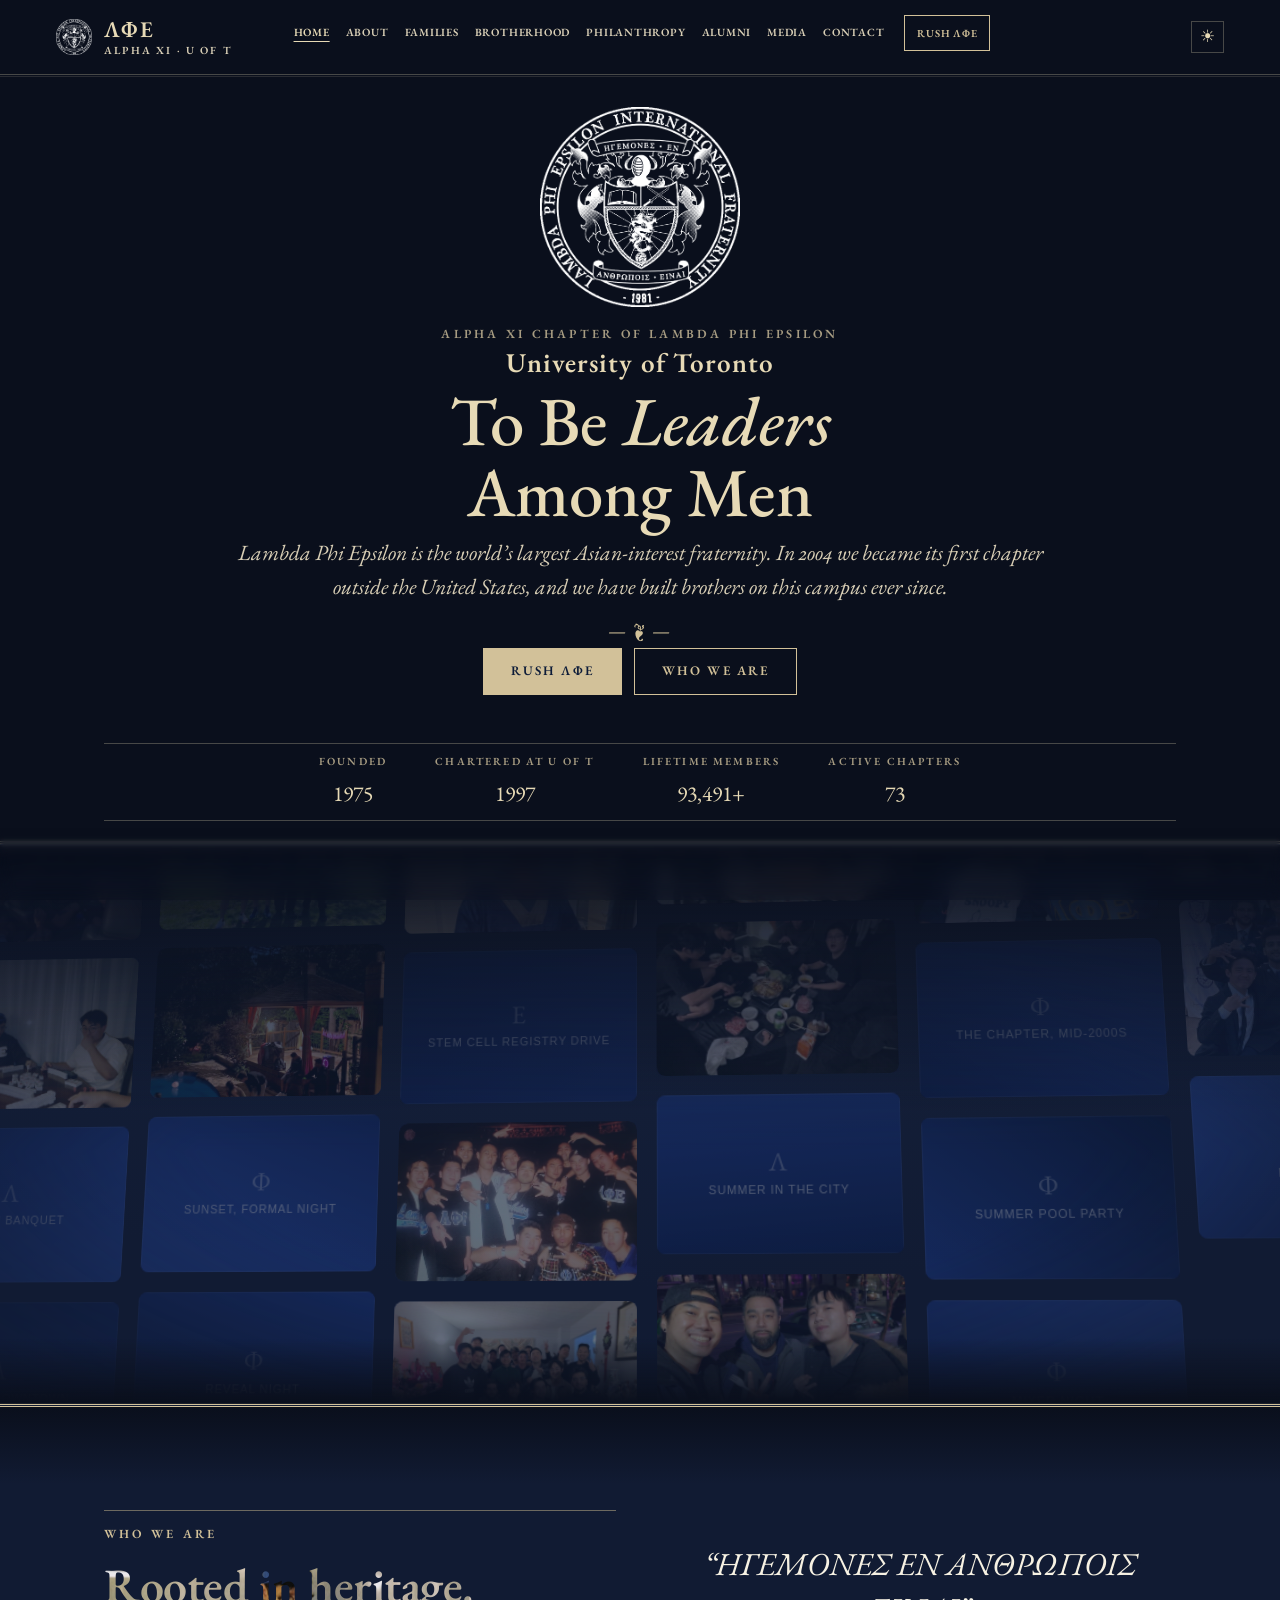
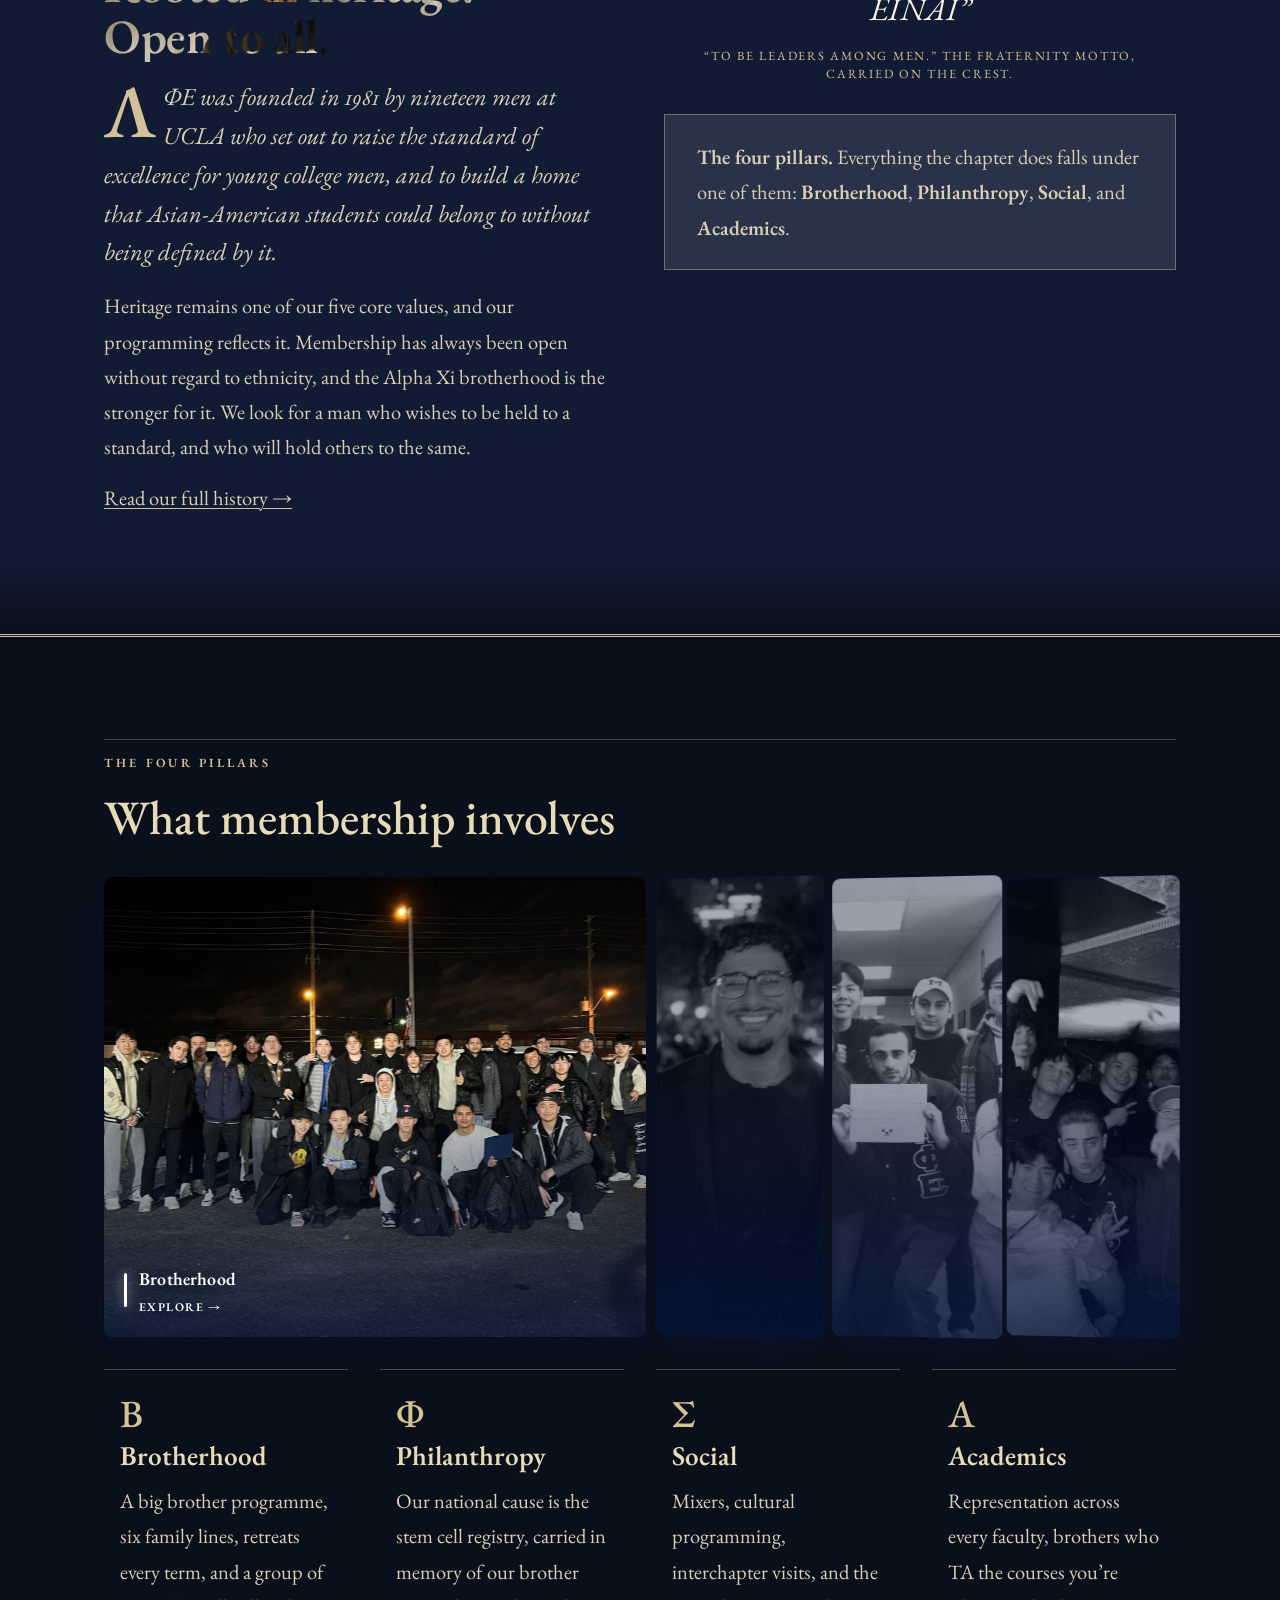
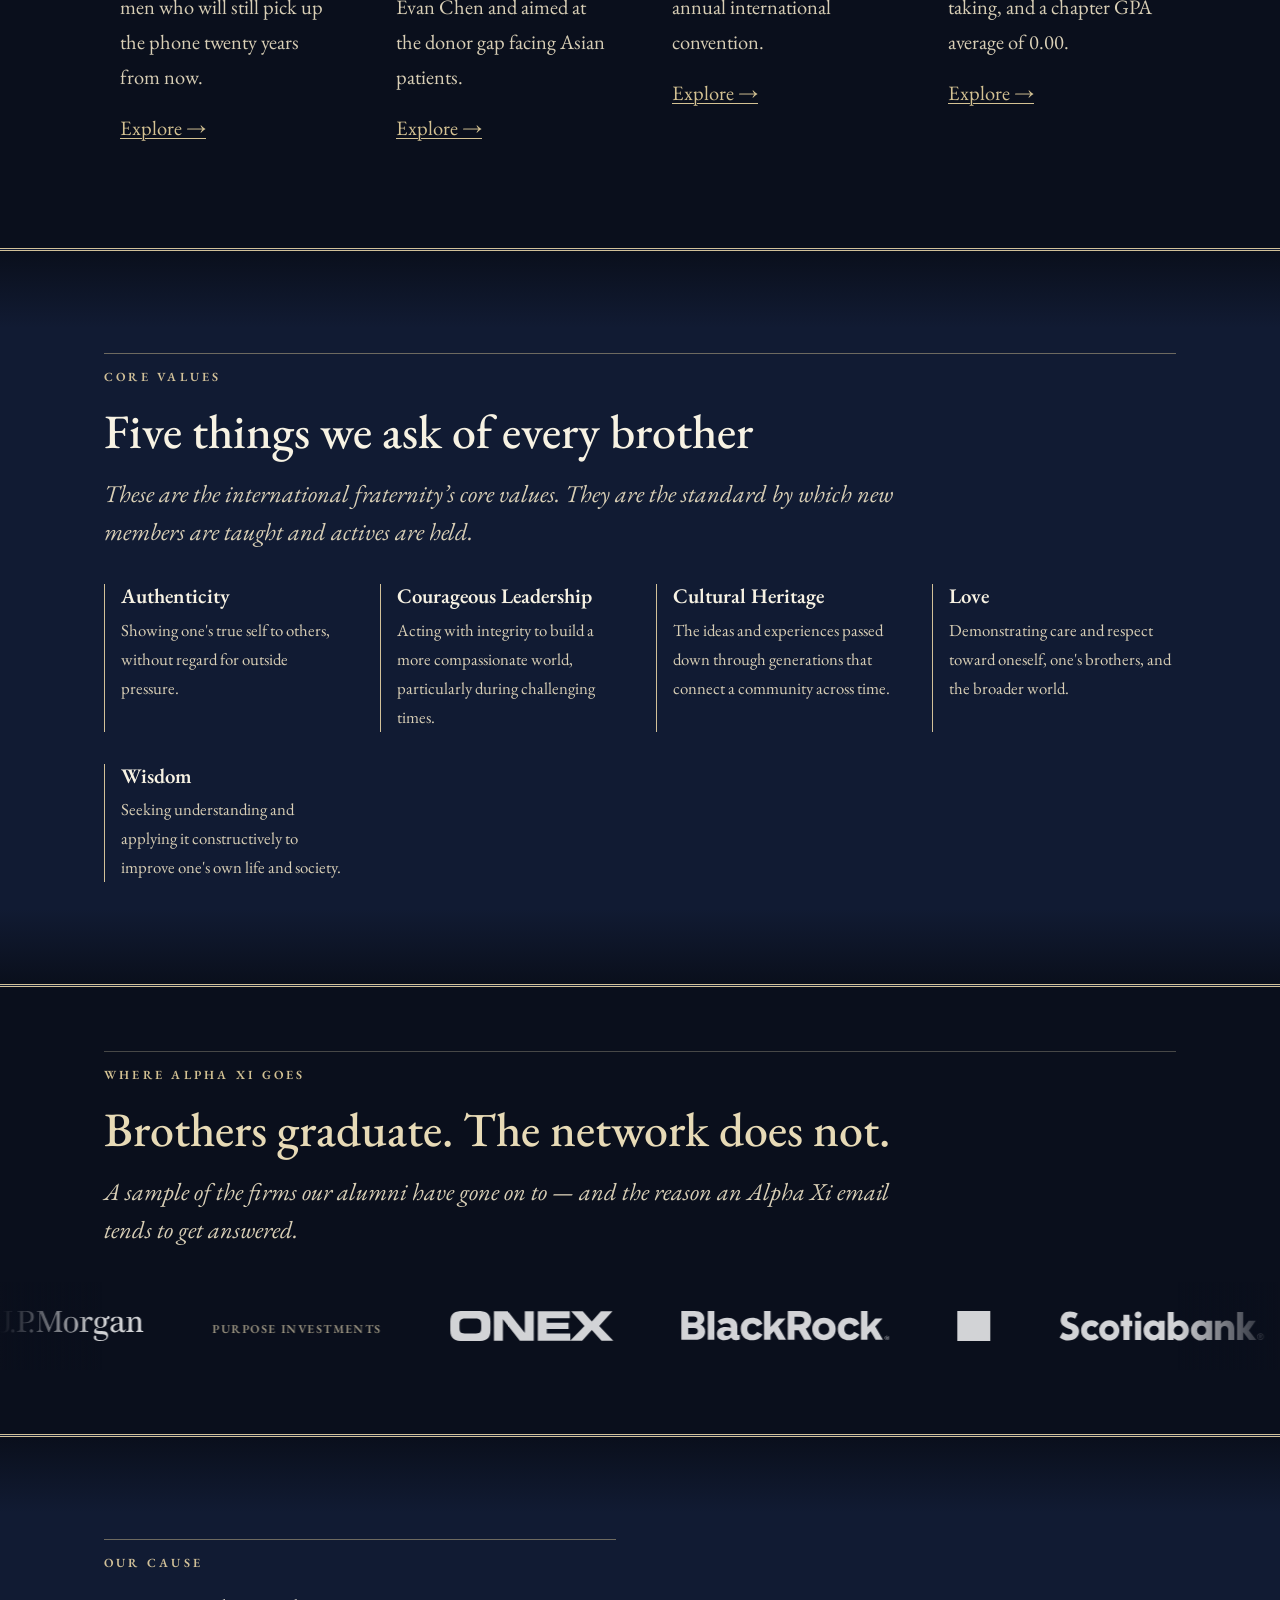
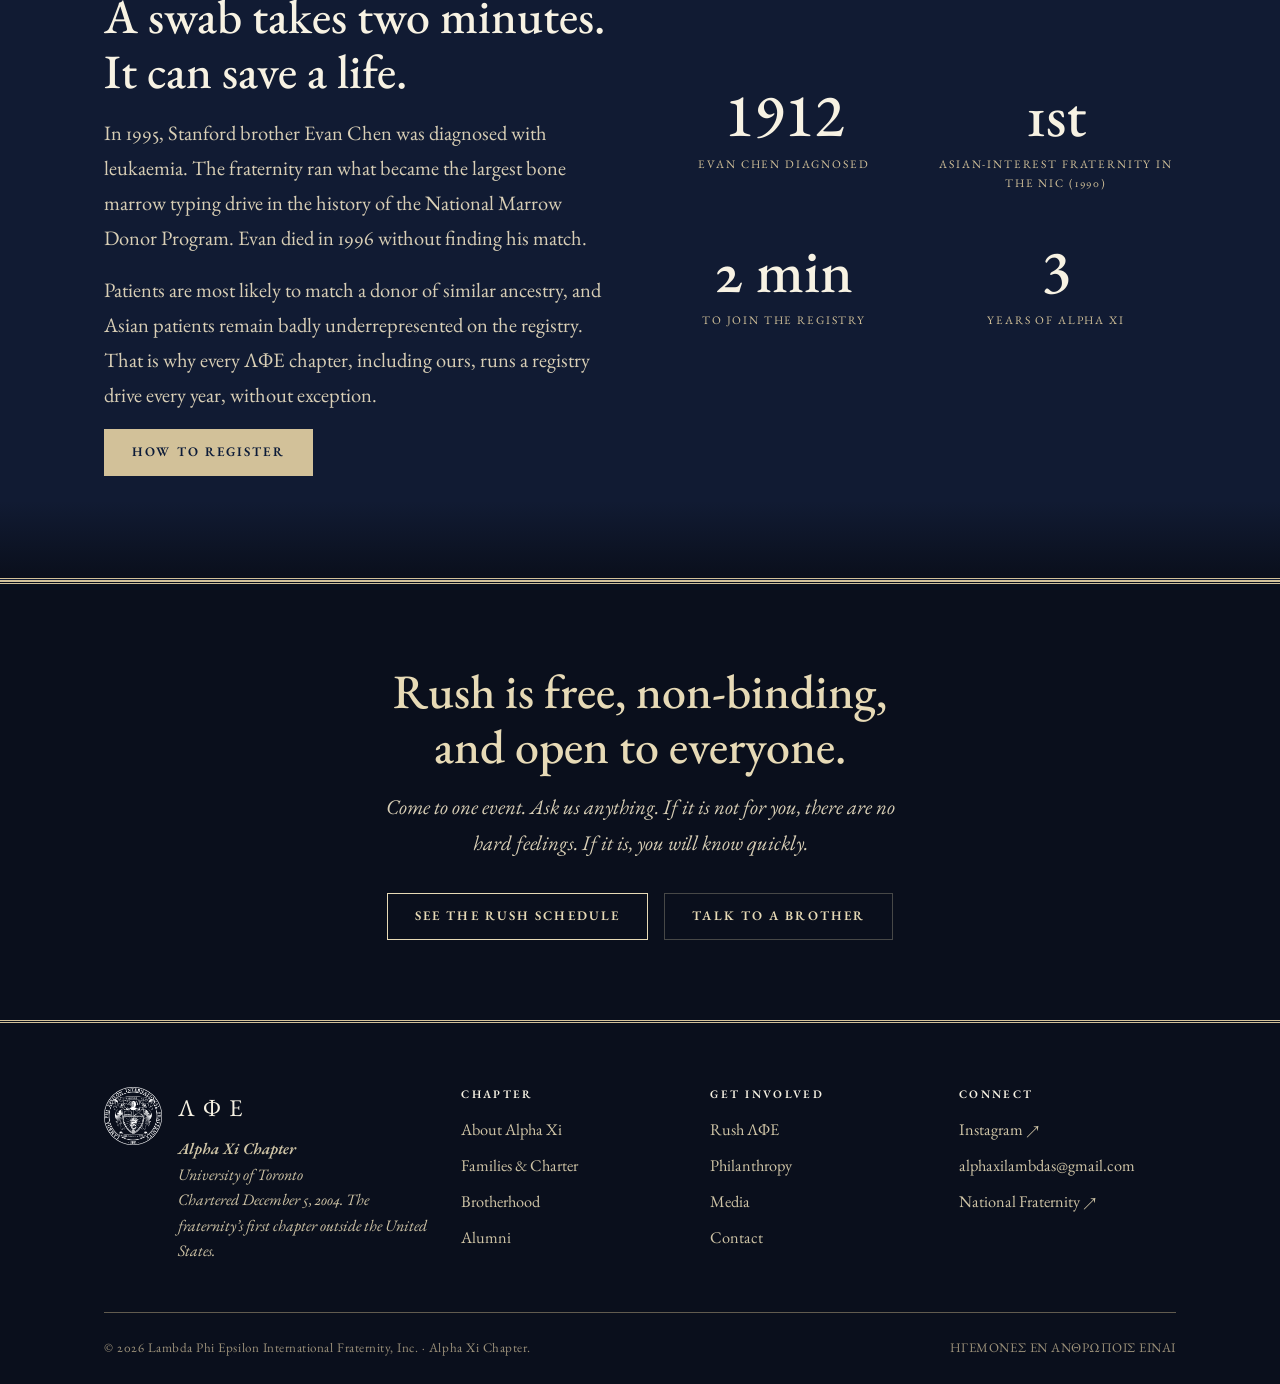
==== commit a313172f: "Masked heading: one bright photograph, printed down for the light plate Reverts the per-theme two-fi" ====
--- a/index.html
+++ b/index.html
@@ -93,7 +93,7 @@
         <div class="grid grid--2" style="align-items:start; gap:3rem">
           <div class="reveal">
             <p class="eyebrow">Who we are</p>
-            <h2 data-masked-heading='{"src":"assets/img/chapter-group.jpg"}'>Rooted in heritage.<br>Open to all.</h2>
+            <h2 data-masked-heading='{"src":"assets/img/gallery/mahjong-night.jpg"}'>Rooted in heritage.<br>Open to all.</h2>
             <p class="lede dropcap">
               &Lambda;&Phi;&Epsilon; was founded in 1981 by nineteen men at UCLA who set out to raise the
               standard of excellence for young college men, and to build a home that Asian-American
--- a/assets/css/components/masked-heading.css
+++ b/assets/css/components/masked-heading.css
@@ -73,93 +73,52 @@
   display: block;
 }
 
-/* The media box holds a STACK now, not a single child: the gradient floor,
-   then one element per photograph, then the tint (§8). `isolation` is what
-   confines the tint's blending to that stack — it must composite with the
-   photograph beneath it and with nothing else on the page. (will-change
-   already opens a stacking context here; saying it outright means the
-   guarantee does not quietly depend on a performance hint.) */
 .masked-heading__media {
   position: absolute;
   inset: 0;
   display: block;
-  isolation: isolate;
   will-change: transform, filter;
   backface-visibility: hidden;
 }
 
-/* Every layer fills the media box and stacks in source order. Absolute
-   positioning is what lets several coexist: the component used to hold exactly
-   one child here and reassign its src, which is what blanked the letterforms
-   mid-swap for <video> (HTMLMediaElement.load() drops the presented frame,
-   resets readyState to HAVE_NOTHING and re-fetches — an <img>'s pending-request
-   model has no equivalent, which is why the bug was invisible for images). */
-.masked-heading__layer {
-  position: absolute;
-  inset: 0;
+.masked-heading__source {
   display: block;
   width: 100%;
   height: 100%;
-}
-
-.masked-heading__source {
   object-fit: cover;
   user-select: none;
   -webkit-user-select: none;
   -webkit-user-drag: none;
-  opacity: 1;
-  transition: opacity 220ms ease;
-}
-
-/* A photograph that is not the current one. It stays in the DOM, fetched and
-   decoded, so coming back to it is a crossfade and not a request. Opacity, not
-   display/visibility: a hidden <video> must keep its decoded buffer. */
-.masked-heading__source.is-hidden { opacity: 0; }
-
-/* ---- 5. The gradient floor ------------------------------------------------
-   Not a fallback state any more — a LAYER, the bottom one, always present and
-   never removed. It is what the letterforms show while a photograph is still
-   arriving, if a path is wrong, if a file will not decode, and across the
-   instant a <video> re-buffers. That is what makes "the letters are never
-   empty" a structural property rather than a promise.
-
-   It is also the whole treatment when no photograph is wired at all: a deep
-   field with a royal core and a slow-moving highlight, drifting with the media
-   transform for free. Pure CSS — no request, so it works over file://.
-
-   EVERY COLOUR HERE IS A LITERAL. It used to be written in --navy-* tokens,
-   which looked tidy and was wrong twice over: style.css remaps --navy-900 to
-   var(--plate-onaccent) inside .section--navy (i.e. to #FBF9F3, near-white, in
-   the light impression) and the dark theme redefines --navy-700 and --navy-500
-   as parchment. The "fixed brand navy" gradient was therefore neither fixed nor
-   navy at the one place the component is mounted.
+}
+
+/* ---- 5. Gradient fallback -------------------------------------------------
+   This is the state the site ships in until the exec board drops a wide
+   chapter photo at assets/img/masked-heading.jpg. It is not a placeholder
+   stand-in for a broken image — it is a finished treatment: a deep brand-navy
+   field with a royal-blue core and a slow-moving highlight. It inherits the
+   drift/parallax transform from .masked-heading__media for free, and adds its
+   own internal motion so the letterforms never look like flat fill.
+   Pure CSS — no external request, so it works over file://.
    -------------------------------------------------------------------------- */
 .masked-heading__fill {
+  position: relative;
   overflow: hidden;
-  background-color: #12296B;
+  background-color: var(--navy-700, #12296B);
   background-image:
-    /* upper-left royal glow */
+    /* upper-left royal glow (--navy-400) */
     radial-gradient(115% 150% at 8% 4%, rgba(95, 128, 220, 0.95) 0%, rgba(95, 128, 220, 0) 58%),
-    /* lower-right deep shadow */
+    /* lower-right deep shadow (--navy-900) */
     radial-gradient(105% 140% at 96% 96%, rgba(6, 21, 60, 1) 0%, rgba(6, 21, 60, 0) 62%),
-    /* the base sweep */
-    linear-gradient(112deg, #061539 0%, #12296B 34%, #2A50B4 58%, #0B1E52 100%);
+    /* the base sweep, navy-900 -> navy-700 -> navy-500 -> navy-800 */
+    linear-gradient(112deg,
+      var(--navy-900, #061539) 0%,
+      var(--navy-700, #12296B) 34%,
+      var(--navy-500, #2A50B4) 58%,
+      var(--navy-800, #0B1E52) 100%);
   background-repeat: no-repeat;
   background-size: 190% 190%, 190% 190%, 240% 240%;
   background-position: 6% 12%, 94% 88%, 20% 50%;
   animation: mh-fill-drift 24s ease-in-out infinite alternate;
-}
-
-/* On a dark ground the same field is struck in gilt instead. The duotone in §8
-   would carry a navy one anyway (screen() cannot leave a pixel below the gilt
-   tint), but screening navy up produces a muddy warm grey where the impression
-   asks for gold, so the floor changes plate along with everything else. */
-.masked-heading--on-dark .masked-heading__fill {
-  background-color: #6E5F3C;
-  background-image:
-    radial-gradient(115% 150% at 8% 4%, rgba(239, 228, 196, 0.9) 0%, rgba(239, 228, 196, 0) 58%),
-    radial-gradient(105% 140% at 96% 96%, rgba(62, 53, 32, 1) 0%, rgba(62, 53, 32, 0) 62%),
-    linear-gradient(112deg, #3E3520 0%, #6E5F3C 34%, #C9B98E 58%, #EFE4C4 100%);
 }
 
 /* A single soft sheen crossing the letterforms, on a different period so the
@@ -200,8 +159,6 @@
   .masked-heading__fill::after { animation: none; }
   .masked-heading__reveal { will-change: auto; }
   .masked-heading__media { will-change: auto; }
-  /* The photograph still swaps; it just cuts instead of dissolving. */
-  .masked-heading__source { transition: none; }
 }
 
 /* ---- 7. Last-ditch fallback ----------------------------------------------- */
@@ -213,81 +170,35 @@
   .masked-heading__reveal { display: none; }
 }
 
-/* ---- 8. The duotone -------------------------------------------------------
-   These letters are windows, so they read only where what is inside them runs
-   opposite the ground behind the page. This layer makes that true by
-   construction instead of asking the photograph to be true by luck.
-
-   It is one flat colour composited over the whole media stack:
-
-     LIGHT ground   multiply toward #365A93.
-                    multiply(a, t) = a * t <= t per channel, so no pixel can
-                    come out lighter than the ink. The ink itself is the worst
-                    case, and it is 5.80:1 on #F0EBDC (the .section--navy plate
-                    in the light impression) and 6.56:1 on the page's #FBF9F3.
-
-     DARK ground    screen toward #A89A75.
-                    screen(a, t) = 1 - (1-a)(1-t) >= t per channel, so no pixel
-                    can come out darker than the gilt: 5.18:1 on #17294B (the
-                    same plate in the dark impression) and 6.87:1 on #0A0F1C.
-
-   Those are floors for every pixel, not averages. Measured across all eleven
-   candidate photographs in assets/img, at both extremes of the drift envelope:
-   worst single pixel 5.80:1 light and 5.18:1 dark, 0.0% of pixels below 3:1 on
-   either — where the same photographs raw run 1.49:1 to 8.13:1 with as much as
-   92% of the visible band below 3:1. Tonal variation survives the compression
-   (sd of CIE L* 5.9-11.2 against 17-28 raw), so this reads as a duotone print,
-   not as flat fill — which is the idiom of the rest of the site anyway.
-
-   WHAT THIS REPLACED. Three rules keyed off the wrong things:
-     - brightness(2.15) contrast(0.88) saturate(0.62) applied whenever only ONE
-       photograph was wired. It keyed on "how many files" and not on "how bright
-       the file is", so on a bright frame — the single likeliest way to ship it
-       — it clamped up to 64% of the visible band to pure white, and on the dark
-       frame it was written for it still left 46.7% below 3:1.
-     - brightness(1.06) contrast(0.9) applied whenever TWO were wired. It was
-       switched on at mount and never reconsidered, so it took effect the
-       instant the theme flipped and stayed in force for the whole of the second
-       file's download — treating the light impression's photograph as though it
-       were the dark impression's.
-     - brightness(1.9) on the gradient, justified by a "fixed brand navy" that
-       §5 explains was not fixed and not navy.
-   None of them are needed now, and none of them could have been made safe: a
-   filter chosen ahead of time cannot know what it will be handed.
-
-   The polarity class comes from the JS, which reads the ground off the DOM
-   rather than assuming the page's --paper. See masked-heading.js §2.
+/* ---- 8. One photograph, two impressions ---------------------------------
+   The letterforms are windows: the fill must run OPPOSITE the ground, or the
+   words sink into the plate. One bright photograph serves both plates, treated
+   per impression rather than swapped — a swap needs a second decode at the
+   moment the reader hits the switch, and a photograph that has not landed yet
+   is a heading with nothing in it.
+
+   Measured over the real file (mahjong-night.jpg, mean 144/255), as the
+   fraction of its pixels falling below a 3:1 contrast against the plate it is
+   shown on:
+     dark plate  #0A0F1C, untreated ................ 19.4% below 3:1
+     light plate #FBF9F3, untreated ................ 61.8% below 3:1  (unusable)
+     light plate #FBF9F3, brightness .60 contrast 1.10 ... 0.0%
+   So the dark plate takes the photograph as shot, and the light plate takes it
+   printed down — but only as far as it must. Crushing it further (brightness
+   .35) also scores 0%, and looks like flat black ink: the frame's own standard
+   deviation falls from 36 to 20 and the photograph stops being visible AS a
+   photograph. .60 is the lightest setting that still clears the threshold, so
+   it is the one that keeps the most picture.
    -------------------------------------------------------------------------- */
-.masked-heading__tint { pointer-events: none; }
-
-/* Before the JS has read the ground — and if it never can — follow the theme
-   attribute, which is right for every plate on this site. Mutually exclusive
-   with the measured classes below, so the two never race on specificity. */
-.masked-heading:not(.masked-heading--on-light):not(.masked-heading--on-dark)
-  .masked-heading__tint {
-  background-color: #365A93;
-  mix-blend-mode: multiply;
-}
-[data-theme="dark"] .masked-heading:not(.masked-heading--on-light):not(.masked-heading--on-dark)
-  .masked-heading__tint {
-  background-color: #A89A75;
-  mix-blend-mode: screen;
-}
-
-.masked-heading--on-light .masked-heading__tint {
-  background-color: #365A93;
-  mix-blend-mode: multiply;
-}
-
-.masked-heading--on-dark .masked-heading__tint {
-  background-color: #A89A75;
-  mix-blend-mode: screen;
-}
-
-/* No blend modes at all (pre-2015 engines that still claim clip-path: url()).
-   Flat alpha over the photograph is weaker but still bounded: 90% of the ink
-   over the brightest possible pixel is 4.59:1 on the light plate, 90% of the
-   gilt over the darkest is 4.22:1 on the dark one. */
-@supports not ((mix-blend-mode: multiply) and (mix-blend-mode: screen)) {
-  .masked-heading__tint { mix-blend-mode: normal; opacity: 0.9; }
-}
+:root .masked-heading__source {
+  filter: brightness(0.6) contrast(1.1) saturate(0.9);
+}
+
+[data-theme="dark"] .masked-heading__source {
+  filter: none;
+}
+
+/* The gradient fallback, when no photograph is supplied, follows the same rule. */
+[data-theme="dark"] .masked-heading__fill {
+  filter: brightness(1.9) saturate(0.8);
+}
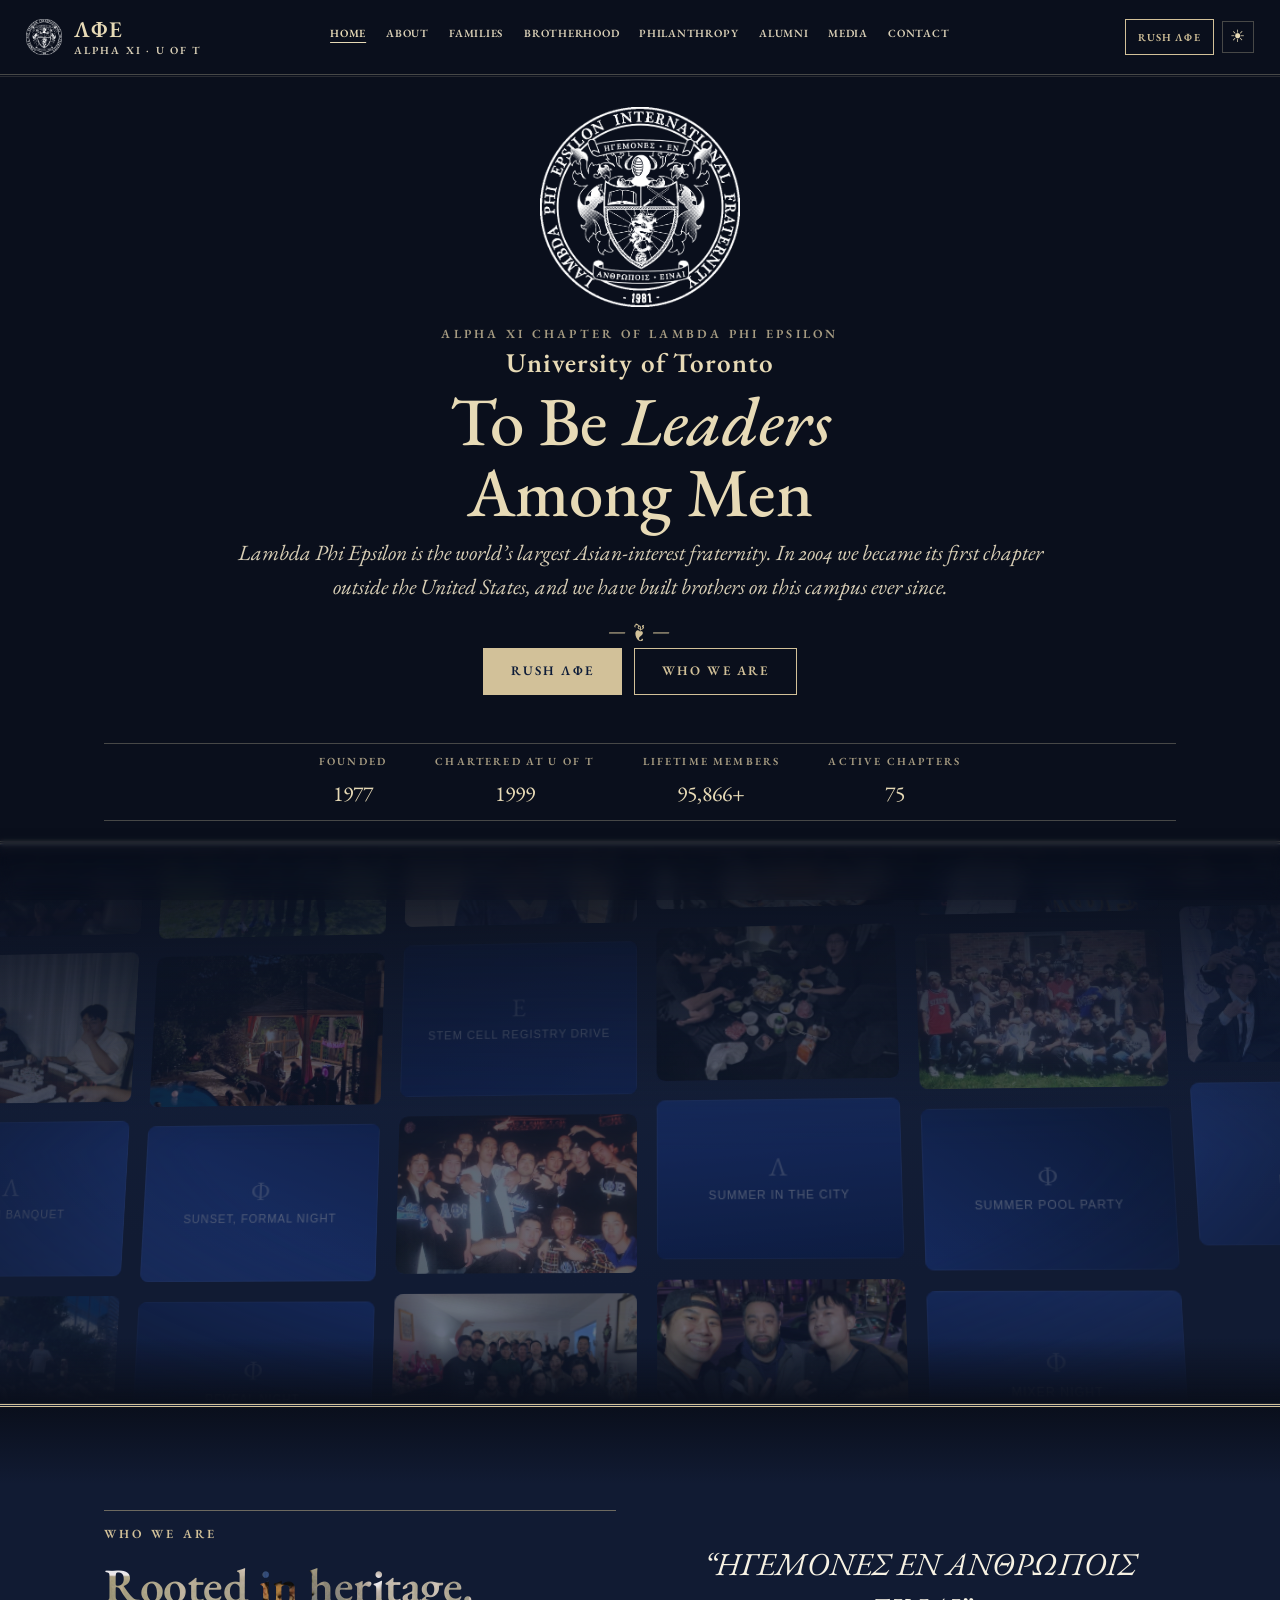
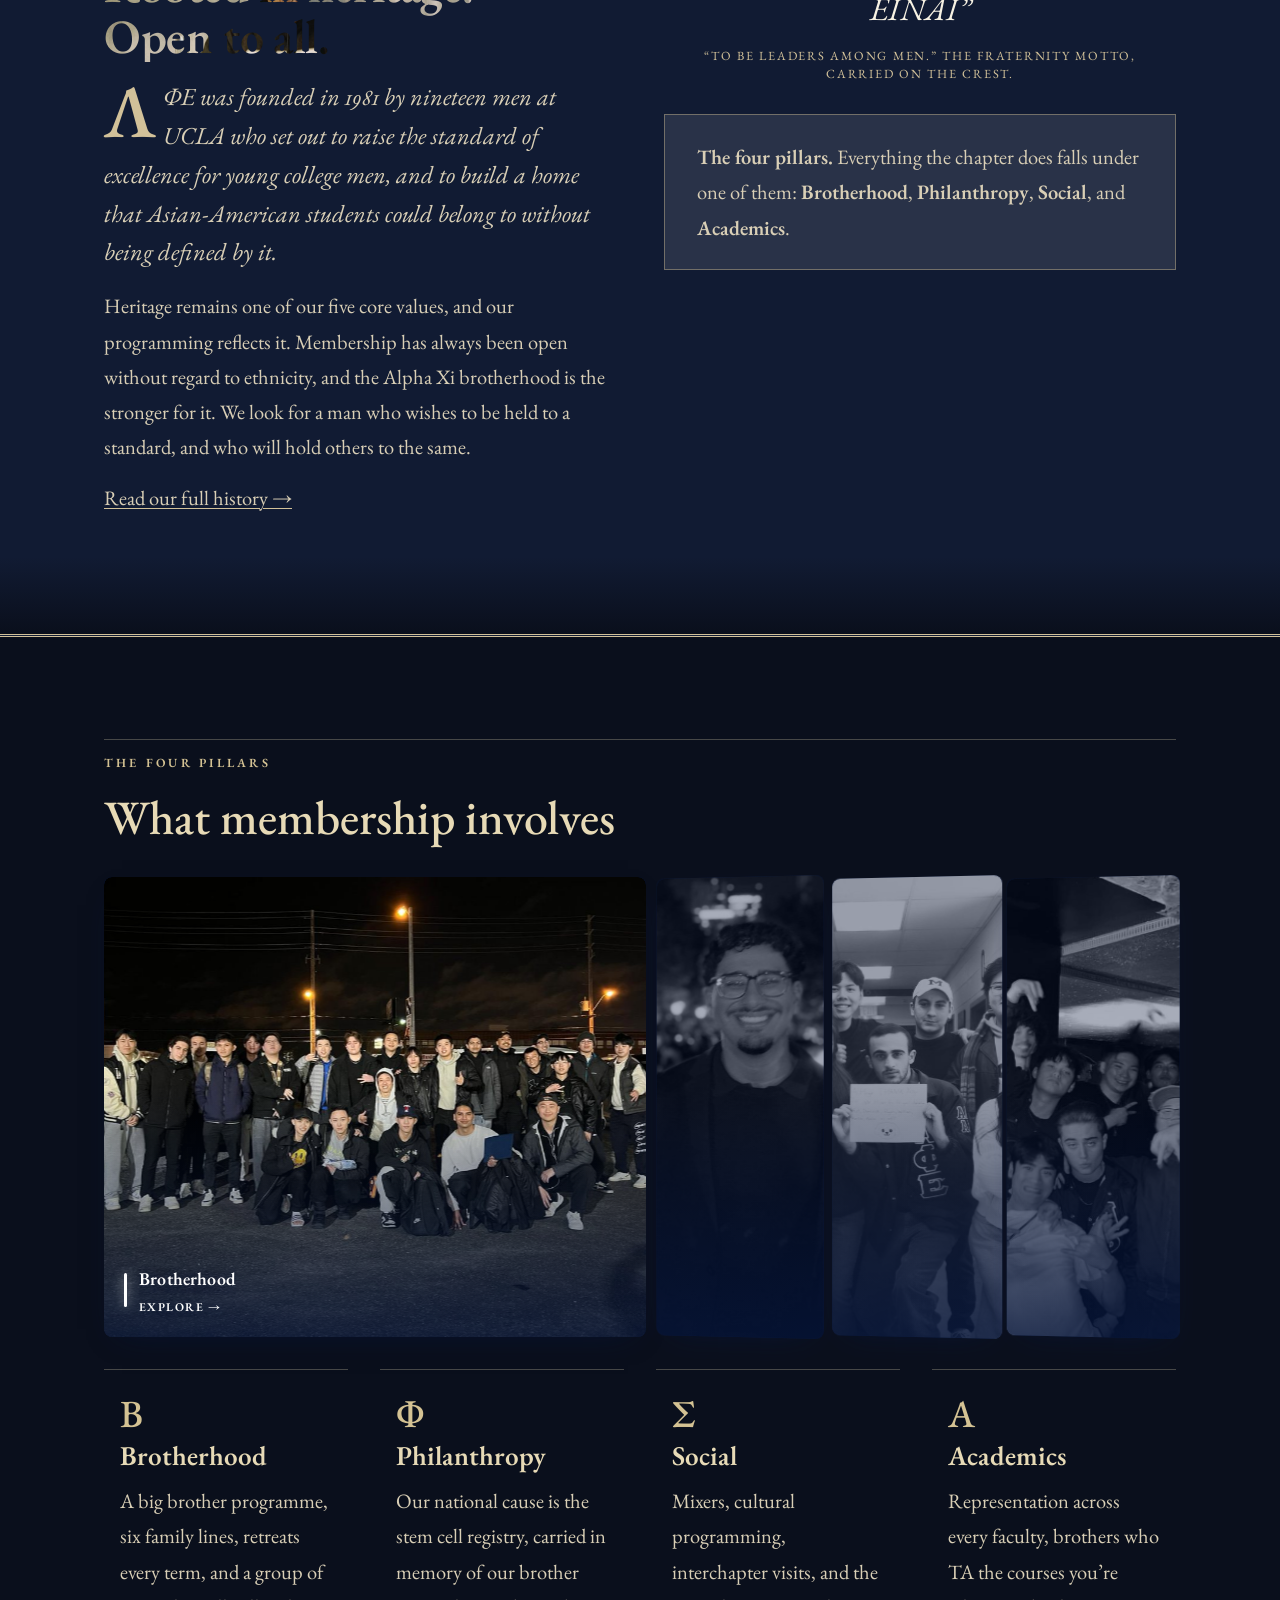
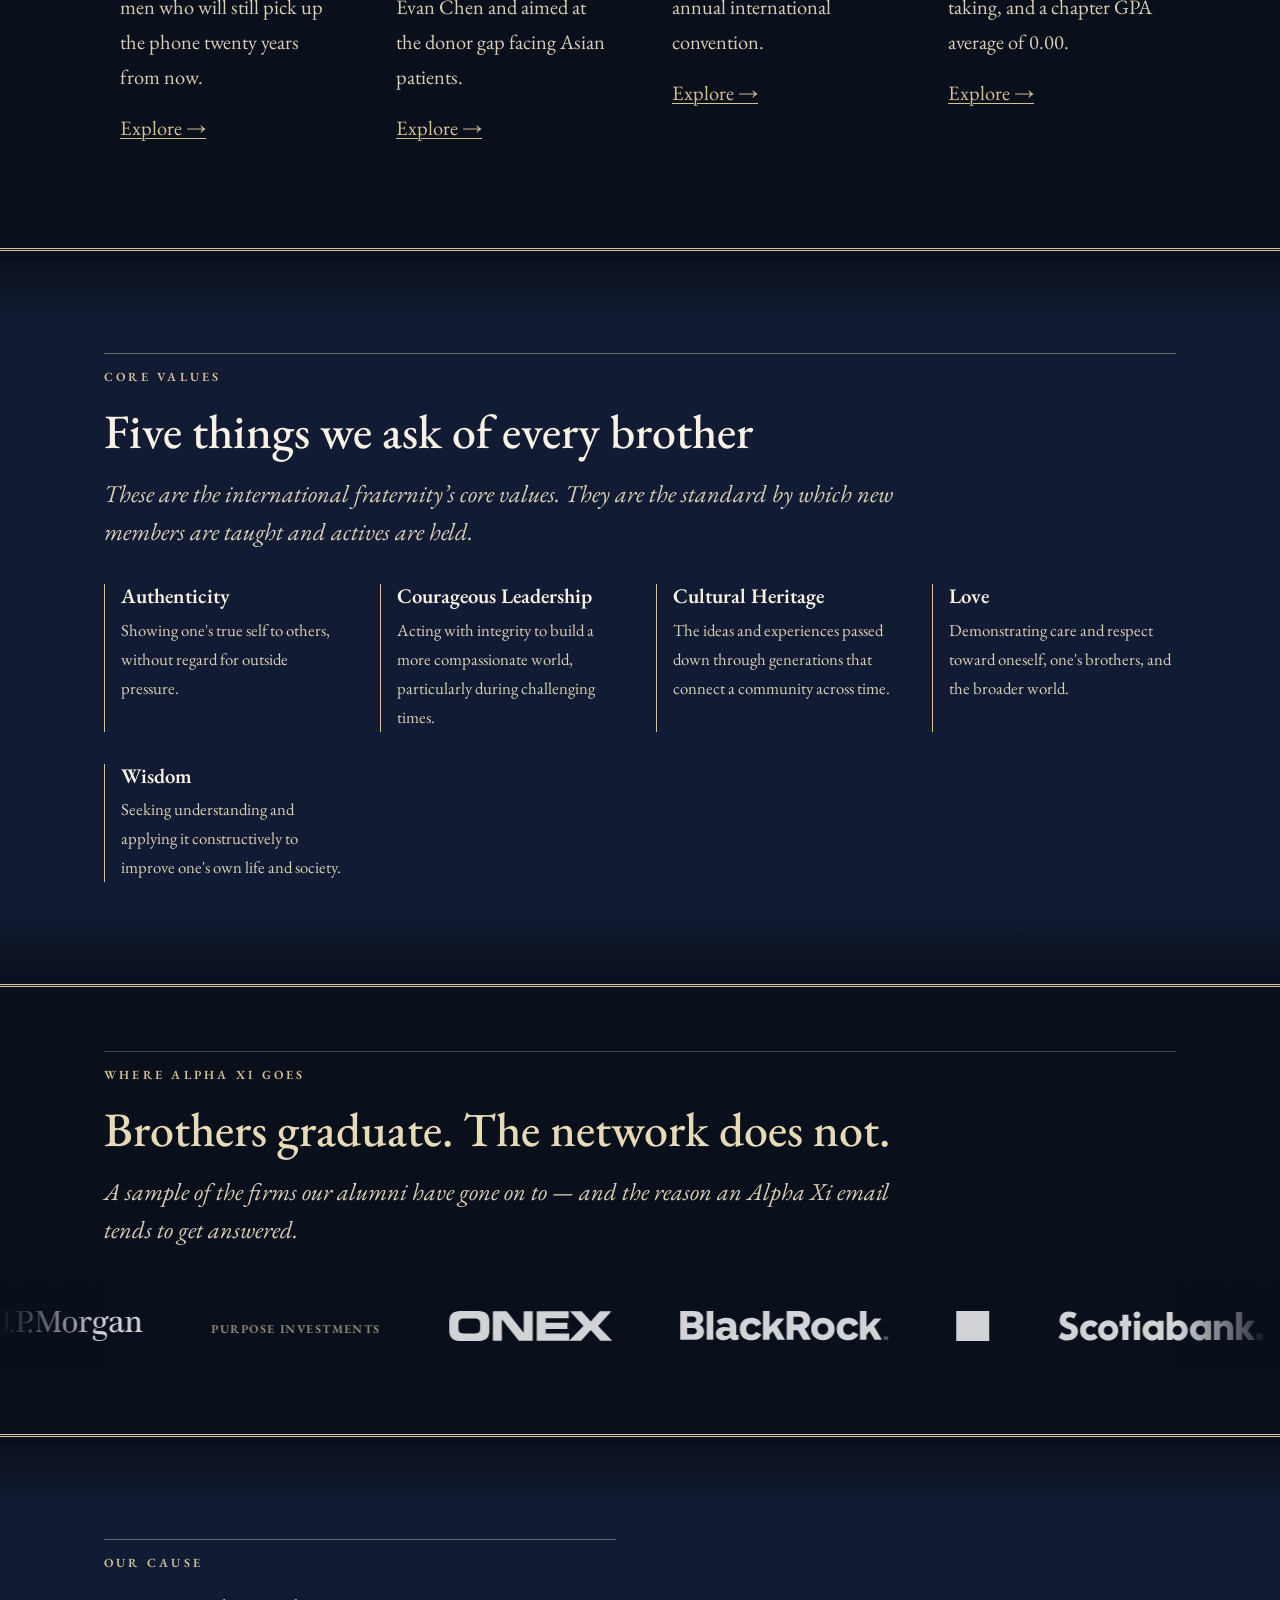
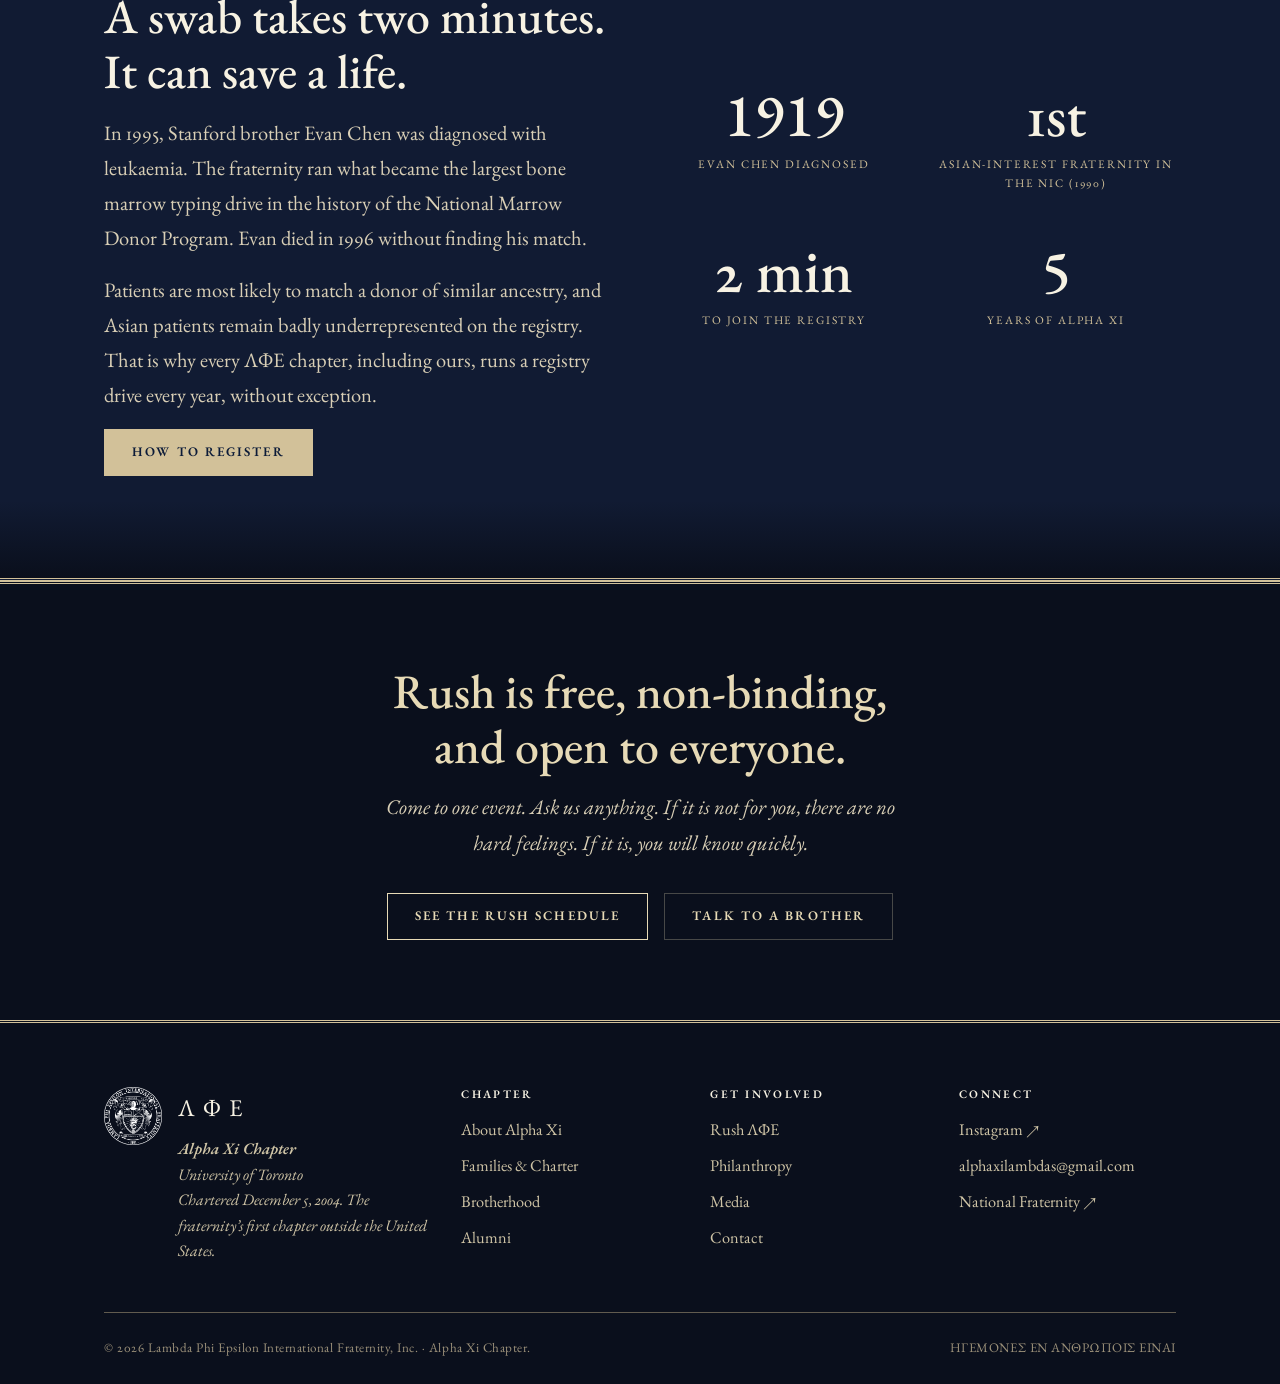
==== commit aef84fdb: "Dock, foil spotlight cards, glow on every button; masthead to the trim Masthead: the Rush plate move" ====
--- a/index.html
+++ b/index.html
@@ -34,6 +34,7 @@
     <link rel="stylesheet" href="assets/css/components/section-fade.css">
     <link rel="stylesheet" href="assets/css/components/masthead.css">
     <link rel="stylesheet" href="assets/css/components/blur-text.css">
+    <link rel="stylesheet" href="assets/css/components/dock.css">
   <title>ΛΦΕ Alpha Xi · Lambda Phi Epsilon at the University of Toronto</title>
   <meta name="description" content="The Alpha Xi Chapter of Lambda Phi Epsilon International Fraternity at the University of Toronto · chartered in 2004 as the fraternity's first chapter outside the United States.">
   <meta property="og:title" content="ΛΦΕ Alpha Xi · Lambda Phi Epsilon at the University of Toronto">
@@ -274,5 +275,6 @@
   <!-- Soft blur where the page meets the viewport bottom. -->
   <div data-gradual-blur='{"target":"page","position":"bottom","height":"4.5rem","strength":1.5,"divCount":5,"curve":"bezier","zIndex":40}'></div>
   <script src="assets/js/components/blur-text.js"></script>
+  <script src="assets/js/components/dock.js"></script>
 </body>
 </html>
--- a/assets/css/components/border-glow.css
+++ b/assets/css/components/border-glow.css
@@ -30,7 +30,10 @@
 .border-glow-card {
   /* position: relative is set inline by the script only when the host is
      static, so an already-positioned host is left exactly as it was. */
-  --bg-color: 43 45% 67%;      /* --accent-dark #C9B98E, as hsl channels */
+  /* The light impression's default. Blue ink on ivory: a gilt hairline would
+     be invisible here, so the glow is the primary navy, lit. The script
+     overrides this inline for every variant EXCEPT "auto". */
+  --bg-color: 219 48% 34%;     /* a lit cousin of --navy-700 #1B3057 */
   --bg-cone: 120deg;
   --bg-thickness: 1px;
   --bg-intensity: 1;
@@ -40,6 +43,10 @@
 }
 
 .border-glow-card.is-lit { transition: --edge-proximity 90ms linear; }
+
+/* The dark impression inverts the ground, so the glow inverts with it: gilt on
+   the midnight plate, where navy would read as a smudge. */
+[data-theme="dark"] .border-glow-card { --bg-color: 43 45% 67%; }   /* --accent-dark */
 
 /* ---- 3. The injected light --------------------------------------------- */
 .edge-light {
--- a/assets/css/components/masthead.css
+++ b/assets/css/components/masthead.css
@@ -14,11 +14,12 @@
   white-space: nowrap;
   padding-inline: clamp(0.9rem, 1.5vw, 1.4rem);
   min-width: max-content;
+  margin-left: 0;
 }
 
 /* In the stacked mobile menu the plate spans the menu instead. */
 @media (max-width: 900px) {
-  .nav__cta { min-width: 0; }
+  .nav__cta { min-width: 0; margin-top: 0; }
 }
 
 /* ---- 2. Masthead layout -------------------------------------------------
@@ -48,6 +49,10 @@
   /* The itinerary drops out of flow into the menu, leaving mark and switch. */
   .nav { grid-template-columns: 1fr auto; }
 
+  /* Out of flow it is a drawer spanning the whole rule, not a centred track
+     item — the centring above would otherwise shrink it to its longest link. */
+  .nav__links { justify-self: stretch; }
+
   /* The switch lives beside the menu button now, not inside the menu, so it
      keeps its engraved-square shape rather than the full-width menu row. */
   .nav__theme {
@@ -70,12 +75,23 @@
    page, its lettering is set tighter than body small-caps, and the chapter
    line drops to its short form well before the row would crowd. */
 .site-header .wrap.nav {
-  max-width: min(1440px, 95vw);
-  padding-inline: clamp(1rem, 2vw, 1.5rem);
+  /* Wider than the page's own measure, and inset barely at all: the mark sits
+     in the top-left CORNER and the plate and switch sit in the top-right, the
+     way a masthead rule runs to the trim rather than to the text block. The
+     floor on the padding is the page gutter, so on a phone the mark still
+     lines up with the copy below it instead of hanging off the edge. */
+  max-width: min(1720px, 98.5vw);
+  padding-inline: clamp(1rem, 1.1vw, 1.25rem);
 }
 
+/* The itinerary is set tight enough to FIT at the narrowest desktop width —
+   just above the 900px drawer breakpoint the row has only a few pixels to
+   spare between the mark and the first link. Anything wider than that is spare
+   room, so the links spend it on air between themselves: the padding stays at
+   its floor until roughly 1200px and then opens out, capped before the row
+   could reach the mark on the left or the plate on the right. */
 .nav__links a {
-  padding-inline: var(--sp-1);
+  padding-inline: clamp(var(--sp-1), 1.35vw - 0.7rem, var(--sp-4));
   letter-spacing: .07em;
   font-size: .69rem;
 }
@@ -94,3 +110,11 @@
   .nav__chapter--full { display: none; }
   .nav__chapter--short { display: inline; }
 }
+
+/* On a phone the right-hand zone carries plate, switch and menu button at
+   once. "RUSH" alone still reads as the invitation; the letters go first. */
+@media (max-width: 620px) {
+  .nav__cta-mark { display: none; }
+  .nav__cta { padding-inline: var(--sp-3) !important; font-size: .62rem !important; }
+  .nav__toggle { padding-inline: var(--sp-3); }
+}
--- a/assets/css/components/dock.css
+++ b/assets/css/components/dock.css
@@ -0,0 +1,67 @@
+/* ==========================================================================
+   Lambda Phi Epsilon — Alpha Xi Chapter
+   Dock — vanilla port of the React Bits component of the same name.
+   The reference's floating plate, rounded tiles and hover tooltips are all
+   dropped: the masthead keeps the formatting it had, and gains only the
+   dock's behaviour — a sprung swell that follows the pointer along the row.
+
+   The script writes, per item:
+     transform        the swell itself (scale about the baseline + a small lift)
+     --dock-amount    0..1, that item's share of the swell, for the ink below
+   ========================================================================== */
+
+@property --dock-amount {
+  syntax: "<number>";
+  initial-value: 0;
+  inherits: false;
+}
+
+/* ---- 1. The row --------------------------------------------------------- */
+/* Nothing about the row's layout changes — the swell is transform-only, so the
+   centre track of the masthead grid keeps the exact width it had. */
+.dock-row.is-docked .dock-item {
+  /* Scale about the baseline, so engraved caps swell UP off their rule
+     instead of drifting through it. */
+  transform-origin: 50% 100%;
+  will-change: transform;
+
+  /* The script owns transform on the frame; anything else must not compete
+     for it, or the two writers fight and the row judders. */
+  transition: color .15s var(--ease, ease);
+}
+
+/* ---- 2. The ink --------------------------------------------------------- */
+/* A dock magnifies; engraved lettering also DARKENS as it comes forward, the
+   way a struck letter takes more ink under pressure. --dock-amount carries the
+   proximity so the nearest few links warm before the pointer reaches them.
+
+   color-mix keeps this to one declaration in two impressions: --ink-soft and
+   --navy-700 are both already theme tokens. Where it is unsupported the plain
+   colour above it stands and only the swell remains. */
+.dock-row.is-docked .dock-item {
+  color: var(--ink-soft);
+  color: color-mix(in srgb, var(--navy-700) calc(var(--dock-amount, 0) * 100%), var(--ink-soft));
+}
+
+/* The current page is already struck in full ink and underlined; it must not
+   fade back to --ink-soft when the pointer is elsewhere in the row. */
+.dock-row.is-docked .dock-item[aria-current="page"] {
+  color: var(--navy-700);
+}
+
+/* ---- 3. Not a dock ------------------------------------------------------ */
+/* Below the drawer breakpoint, on touch, and under reduced motion the script
+   never adds .is-docked and never writes a transform — the row is left exactly
+   as style.css §5 drew it. This rule only guarantees no residue if the class
+   is removed mid-swell. */
+.dock-row:not(.is-docked) .dock-item {
+  transform: none;
+}
+
+@media (prefers-reduced-motion: reduce) {
+  .dock-row .dock-item { transform: none !important; }
+}
+
+@media print {
+  .dock-row .dock-item { transform: none !important; color: var(--ink) !important; }
+}
